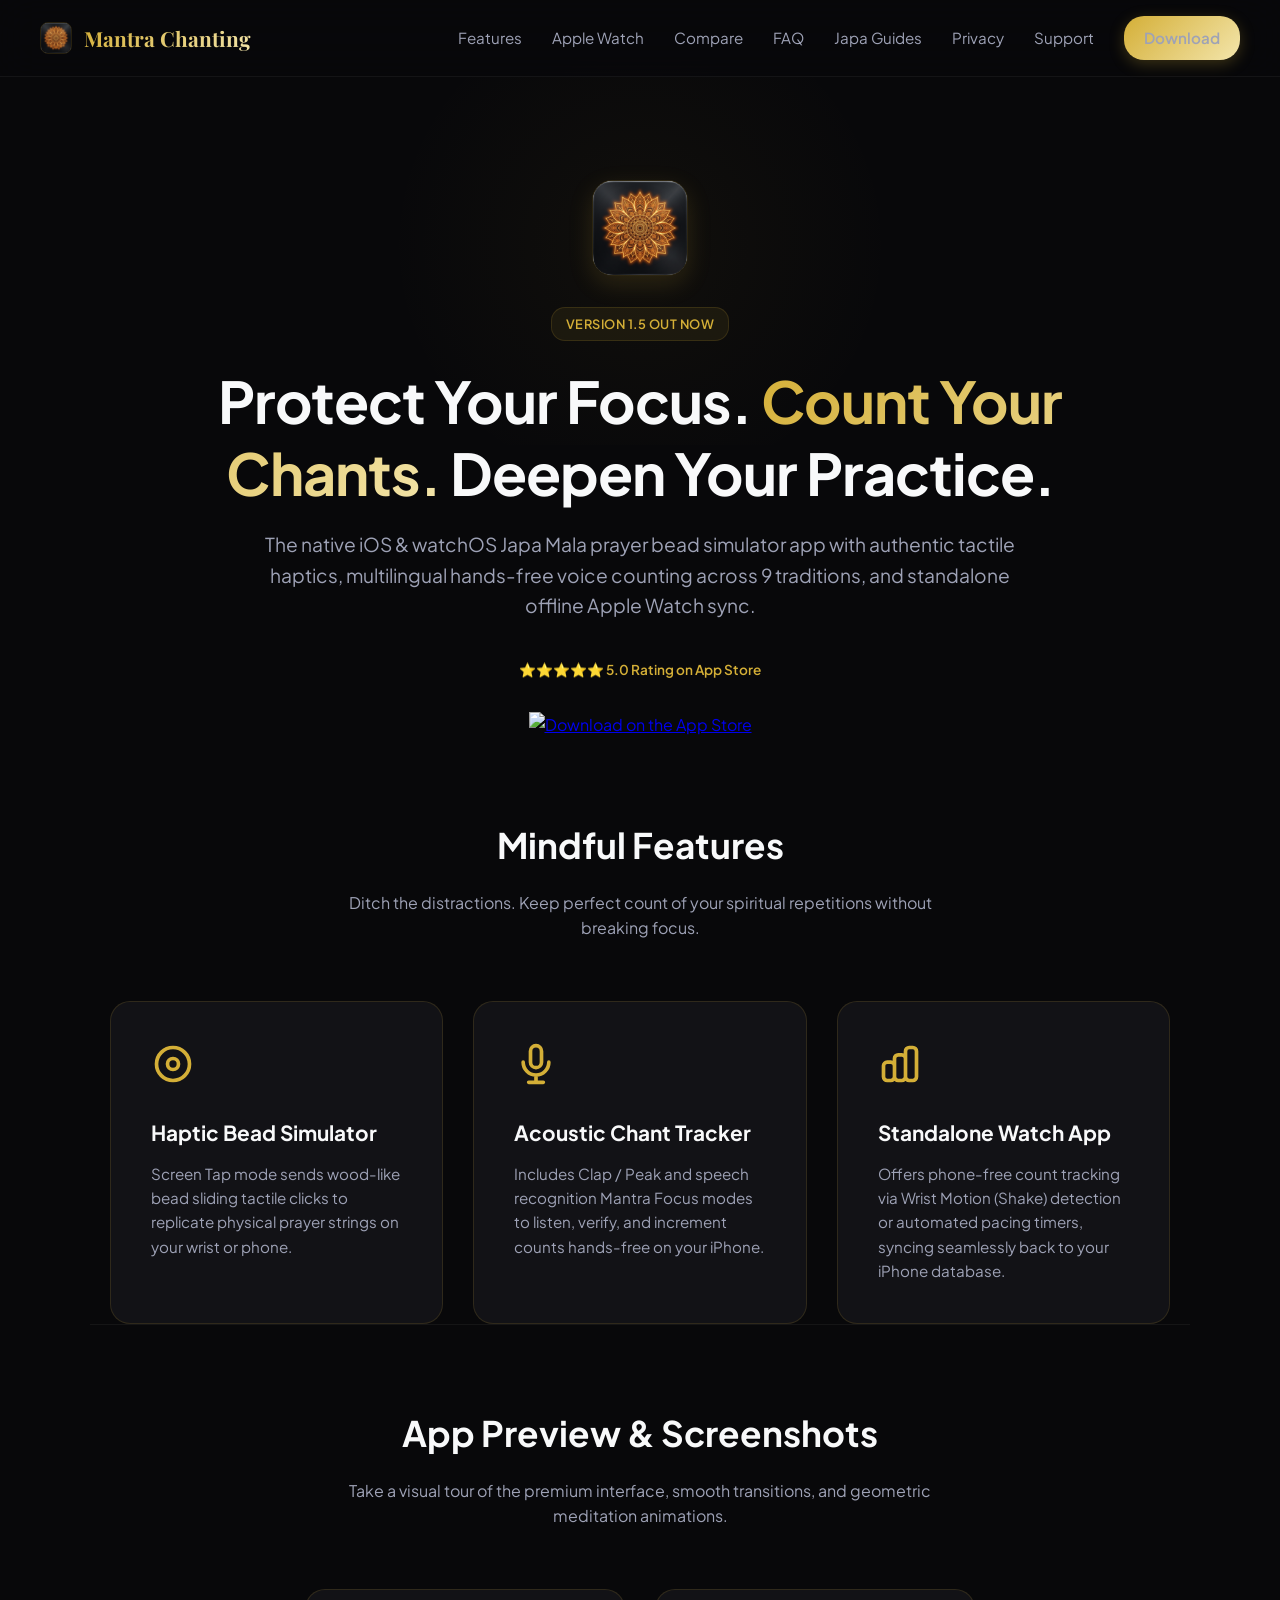
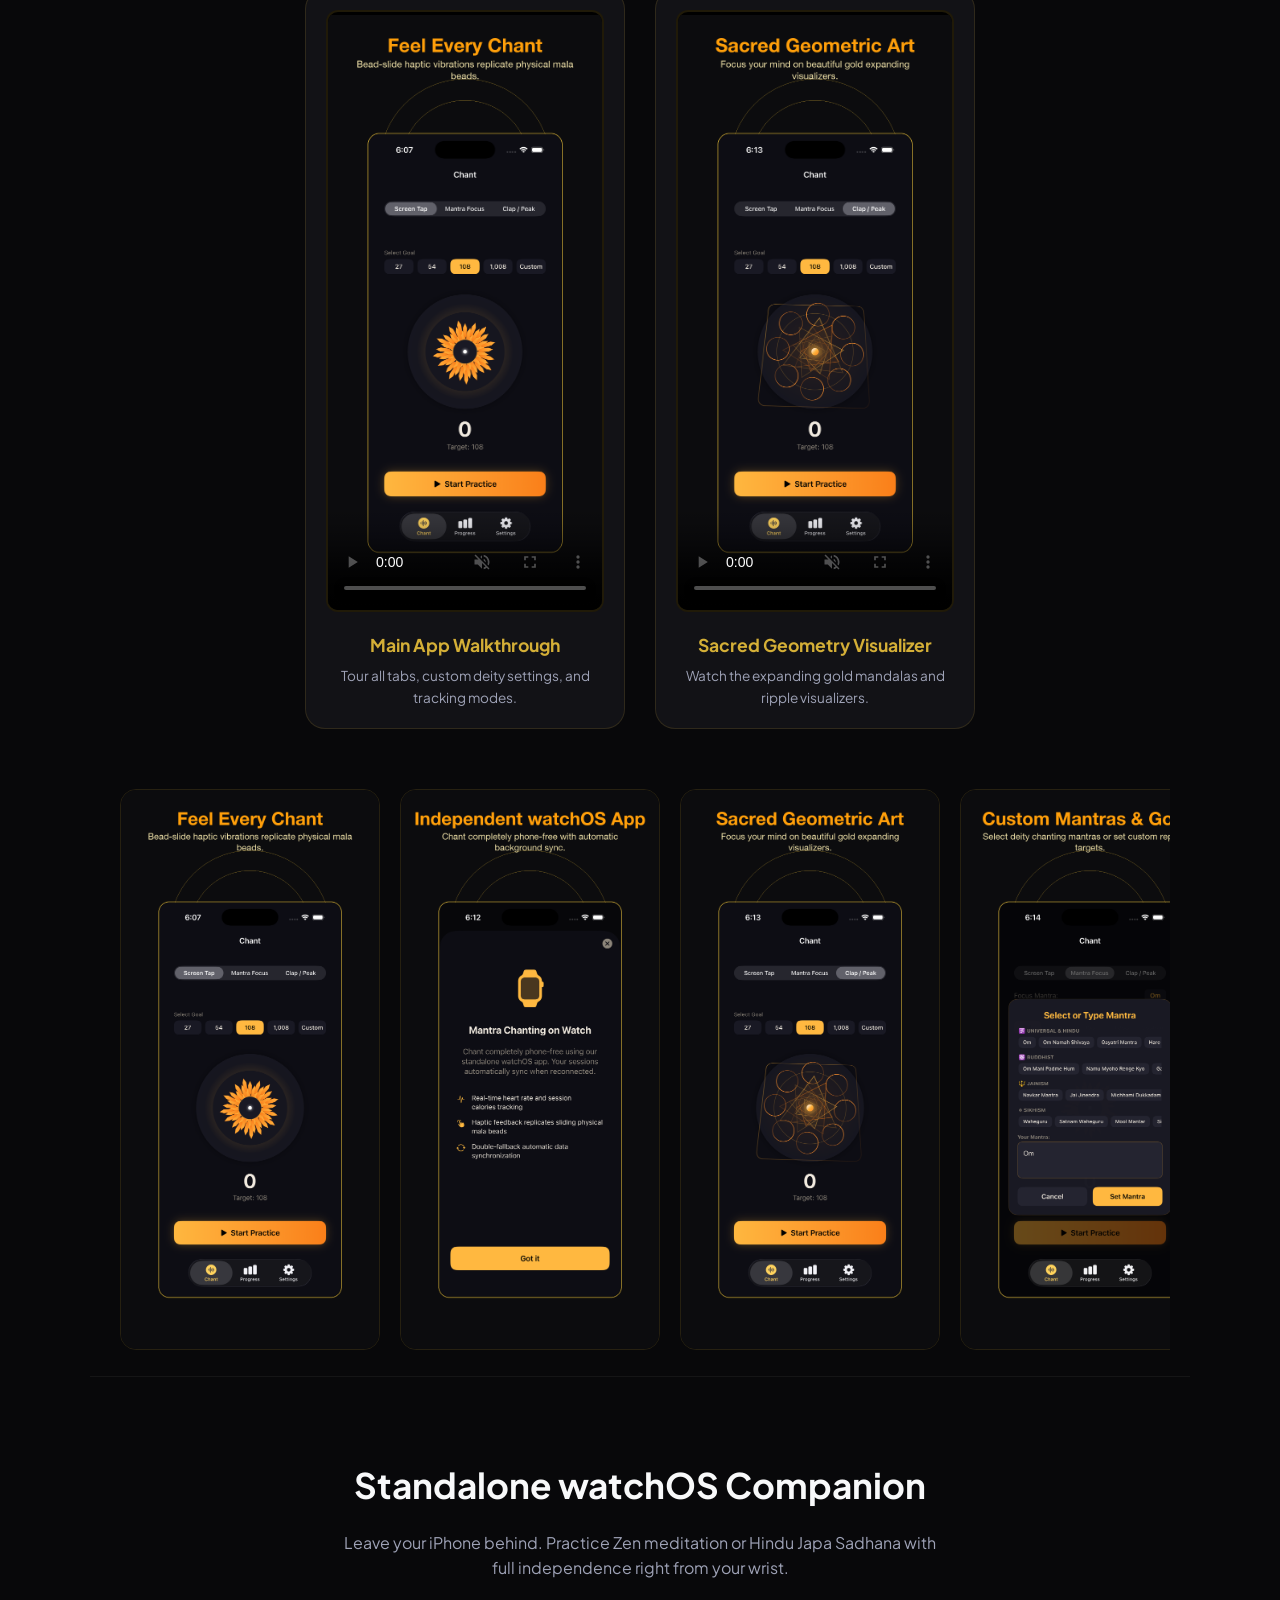
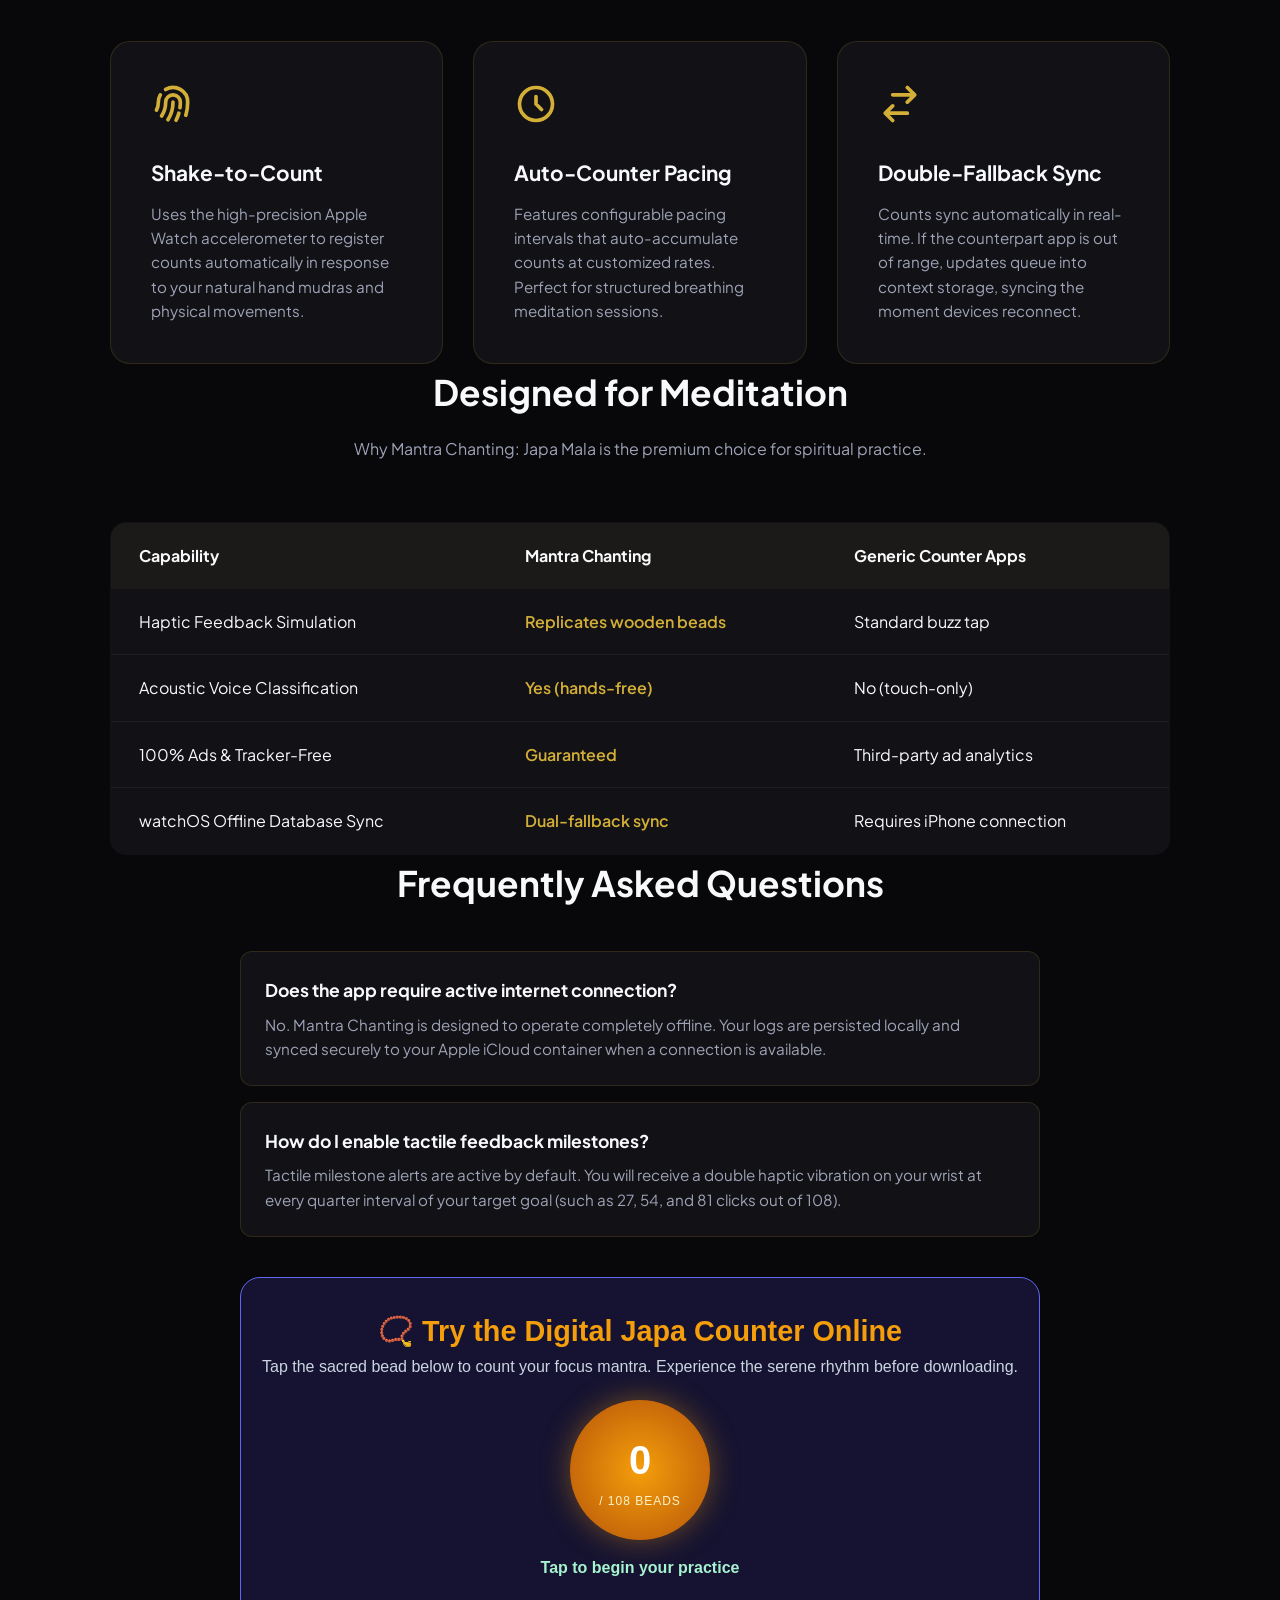
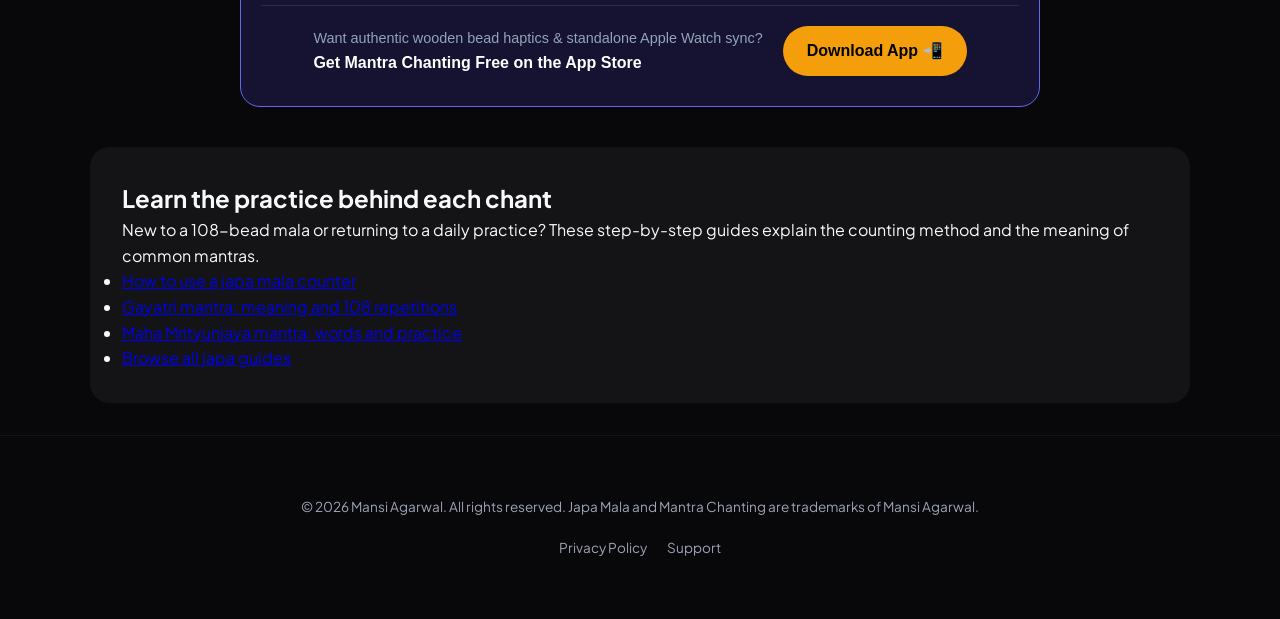
==== index.html @ 32e0e80b "Connect japa guides to the Mantra homepage" ====
<!DOCTYPE html>
<html lang="en">
<head>
    <meta name="author" content="themansigoel@gmail.com">
    <meta charset="UTF-8">
    <meta name="viewport" content="width=device-width, initial-scale=1.0">
    <meta name="apple-itunes-app" content="app-id=6791468380">
    <meta name="p:domain_verify" content="b6d16b6ae4ff59e33f4691bc04bf511b">
    
    <!-- Search Engine Optimization (SEO) -->
    <title>Mantra Chanting: Japa Mala — Chant Counter & Meditation App</title>
    <meta name="description" content="Prevent losing track during meditation. Mantra Chanting: Japa Mala is a native, premium Apple Watch and iPhone digital prayer counter with bead-slide haptic feedback.">
    <link rel="canonical" href="https://themansigoel.github.io/mantra-chanting-web/" />
    
        <!-- Multi-locale Indexing Tags (GEO/SEO) -->
    <link rel="alternate" hreflang="x-default" href="https://themansigoel.github.io/mantra-chanting-web/" />
    <link rel="alternate" hreflang="en" href="https://themansigoel.github.io/mantra-chanting-web/" />
    <link rel="alternate" hreflang="hi" href="https://themansigoel.github.io/mantra-chanting-web/hi/" />
    <link rel="alternate" hreflang="es" href="https://themansigoel.github.io/mantra-chanting-web/es/" />
    <link rel="alternate" hreflang="pt" href="https://themansigoel.github.io/mantra-chanting-web/pt/" />
    <link rel="alternate" hreflang="ja" href="https://themansigoel.github.io/mantra-chanting-web/ja/" />
    <!-- Open Graph / Facebook -->
    <meta property="og:type" content="website">
    <meta property="og:url" content="https://themansigoel.github.io/mantra-chanting-web/">
    <meta property="og:title" content="Mantra Chanting: Japa Mala — Chant Counter & Meditation App">
    <meta property="og:description" content="Keep accurate counts of your spiritual practice on watchOS and iOS with bead-slide tactile haptics.">
    <meta property="og:image" content="https://themansigoel.github.io/mantra-chanting-web/assets/app_icon.png">
    
    <!-- Twitter -->
    <meta property="twitter:card" content="summary_large_image">
    <meta property="twitter:url" content="https://themansigoel.github.io/mantra-chanting-web/">
    <meta property="twitter:title" content="Mantra Chanting: Japa Mala — Chant Counter & Meditation App">
    <meta property="twitter:description" content="Keep accurate counts of your spiritual practice on watchOS and iOS with bead-slide tactile haptics.">
    <meta property="twitter:image" content="https://themansigoel.github.io/mantra-chanting-web/assets/app_icon.png">
    
    <!-- Styles -->
    <link rel="stylesheet" href="style.css">
    
    <!-- Fonts -->
    <link rel="preconnect" href="https://fonts.googleapis.com">
    <link rel="preconnect" href="https://fonts.gstatic.com" crossorigin>
    <link href="https://fonts.googleapis.com/css2?family=Playfair+Display:ital,wght@0,600;1,400&family=Plus+Jakarta+Sans:wght@300;400;500;600;700;800&display=swap" rel="stylesheet">

    <!-- JSON-LD Structured Data for SEO / GEO / AEO -->
    <script type="application/ld+json">
    {
      "@context": "https://schema.org",
      "@type": "SoftwareApplication",
      "name": "Mantra Chanting: Japa Mala",
      "operatingSystem": "iOS 16 or later, watchOS 9 or later",
      "applicationCategory": "HealthApplication",
      "softwareVersion": "1.5",
      "dateModified": "2026-09-01",
      "offers": {
        "@type": "Offer",
        "price": "0.00",
        "priceCurrency": "USD"
      },
      "description": "Mantra Chanting is a native iOS & watchOS prayer bead simulator Japa Mala app with tactile bead-slide vibration support, multilingual hands-free speech recognition across 9 traditions, and standalone Apple Watch sync.",
      "aggregateRating": {
        "@type": "AggregateRating",
        "ratingValue": "4.9",
        "ratingCount": "14"
      },
      "featureList": [
        "Authentic Japa Mala Haptics: Replicates wood, crystal, metal, and soft bead sliding with custom haptic feedback",
        "Multilingual Hands-Free Speech Engine: Phonetic recognition for Sanskrit, Hindi, Gurmukhi, Arabic, Hebrew & English",
        "Sacred Glowing Mantra Focus Card: Radiant golden text and ambient sparkles for centered meditation",
        "Standalone Apple Watch App: Count phone-free with accelerometer shake triggers",
        "Liquid Zen Geometries: Breathe and focus with Mandala & Sunflower visuals",
        "100% Privacy Focused: Zero third-party tracking, ads, or data collection"
      ],
      "downloadUrl": "https://apps.apple.com/app/mantra-chanting-japa-mala/id6791468380",
      "author": {
        "@type": "Organization",
        "name": "Sunshine Studios",
        "email": "themansigoel@gmail.com",
        "url": "https://themansigoel.github.io/"
      }
    }
    </script>
    <script type="application/ld+json">
    {
      "@context": "https://schema.org",
      "@type": "FAQPage",
      "mainEntity": [{
        "@type": "Question",
        "name": "Does Mantra Chanting share or collect my meditation logs?",
        "acceptedAnswer": {
          "@type": "Answer",
          "text": "No. All your chanting logs, streak progress, and settings are strictly stored locally on your device or in your personal iCloud. The app features zero third-party telemetry, zero tracking, and zero ads."
        }
      }, {
        "@type": "Question",
        "name": "How does the hands-free acoustic counting work?",
        "acceptedAnswer": {
          "@type": "Answer",
          "text": "On iPhone, the app uses real-time microphone processing to detect sound peaks (such as claps) or analyze speech patterns to recognize your custom focus mantra, automatically incrementing your count without touch."
        }
      }]
    }
    </script>
</head>
<body>

    <!-- Header Navigation -->
    <header class="navbar">
        <div class="nav-container">
            <a href="#" class="logo-link">
                <img src="assets/app_icon.png" alt="Mantra Chanting Logo" style="width: 32px; height: 32px; border-radius: 8px; border: 1px solid var(--border-color);" />
                <span class="nav-brand">Mantra Chanting</span>
            </a>
            <nav class="nav-links">
                <a href="#features">Features</a>
                <a href="#watch">Apple Watch</a>
                <a href="#comparison">Compare</a>
                <a href="#faq">FAQ</a>
                <a href="guides/">Japa Guides</a>
                <a href="privacy.html">Privacy</a>
                <a href="contact.html">Support</a>
                <a href="https://apps.apple.com/app/mantra-chanting-japa-mala/id6791468380" class="btn btn-primary" target="_blank">Download</a>
            </nav>
        </div>
    </header>

    <!-- Main Content -->
    <main>
        
        <!-- Hero Section -->
        <section class="hero-section">
            <div class="hero-bg-glow"></div>
            <div class="container">
                <img src="assets/app_icon.png" alt="Mantra Chanting App Icon" style="width: 96px; height: 96px; border-radius: 20px; border: 1px solid var(--border-color); margin-bottom: 24px; box-shadow: 0 8px 24px rgba(212, 175, 55, 0.15);" />
                <br />
                <span class="badge">Version 1.5 Out Now</span>
                <h1 class="hero-title">Protect Your Focus. <span class="highlight">Count Your Chants.</span> Deepen Your Practice.</h1>
                <p class="hero-subtitle">The native iOS & watchOS Japa Mala prayer bead simulator app with authentic tactile haptics, multilingual hands-free voice counting across 9 traditions, and standalone offline Apple Watch sync.</p>
                <div style="margin-bottom: 30px;">
                    <span class="rating-badge">⭐️⭐️⭐️⭐️⭐️ 5.0 Rating on App Store</span>
                </div>
                <a href="https://apps.apple.com/app/mantra-chanting-japa-mala/id6791468380" class="download-badge" target="_blank">
                    <img src="https://developer.apple.com/app-store/marketing/guidelines/images/badge-download-on-the-app-store.svg" alt="Download on the App Store">
                </a>
            </div>
        </section>

        <!-- Features Section -->
        <section id="features" class="container">
            <h2 class="section-title">Mindful Features</h2>
            <p class="section-subtitle">Ditch the distractions. Keep perfect count of your spiritual repetitions without breaking focus.</p>
            <div class="feature-grid">
                <div class="feature-card">
                    <svg class="feature-icon" fill="none" viewBox="0 0 24 24" stroke="currentColor">
                        <circle cx="12" cy="12" r="9" stroke-width="2"/>
                        <circle cx="12" cy="12" r="3" stroke-width="2"/>
                    </svg>
                    <h3>Haptic Bead Simulator</h3>
                    <p>Screen Tap mode sends wood-like bead sliding tactile clicks to replicate physical prayer strings on your wrist or phone.</p>
                </div>
                <div class="feature-card">
                    <svg class="feature-icon" fill="none" viewBox="0 0 24 24" stroke="currentColor">
                        <path stroke-linecap="round" stroke-linejoin="round" stroke-width="2" d="M19 11a7 7 0 01-7 7m0 0a7 7 0 01-7-7m7 7v4m0 0H8m4 0h4m-4-8a3 3 0 01-3-3V5a3 3 0 116 0v6a3 3 0 01-3 3z"/>
                    </svg>
                    <h3>Acoustic Chant Tracker</h3>
                    <p>Includes Clap / Peak and speech recognition Mantra Focus modes to listen, verify, and increment counts hands-free on your iPhone.</p>
                </div>
                <div class="feature-card">
                    <svg class="feature-icon" fill="none" viewBox="0 0 24 24" stroke="currentColor">
                        <path stroke-linecap="round" stroke-linejoin="round" stroke-width="2" d="M9 19v-6a2 2 0 00-2-2H5a2 2 0 00-2 2v6a2 2 0 002 2h2a2 2 0 002-2zm0 0V9a2 2 0 012-2h2a2 2 0 012 2v10m-6 0a2 2 0 002 2h2a2 2 0 002-2m0 0V5a2 2 0 012-2h2a2 2 0 012 2v14a2 2 0 01-2 2h-2a2 2 0 01-2-2z"/>
                    </svg>
                    <h3>Standalone Watch App</h3>
                    <p>Offers phone-free count tracking via Wrist Motion (Shake) detection or automated pacing timers, syncing seamlessly back to your iPhone database.</p>
                </div>
            </div>
        </section>

        <!-- Media Preview Section -->
        <section id="preview-gallery" class="container" style="border-top: 1px solid rgba(255, 255, 255, 0.05); padding-top: 80px;">
            <h2 class="section-title">App Preview & Screenshots</h2>
            <p class="section-subtitle">Take a visual tour of the premium interface, smooth transitions, and geometric meditation animations.</p>
            
            <!-- Video Players -->
            <div class="video-showcase" style="display: flex; gap: 30px; justify-content: center; margin-bottom: 60px; flex-wrap: wrap;">
                <div class="video-card" style="flex: 1; min-width: 280px; max-width: 320px; text-align: center; background: var(--surface-color); border: 1px solid var(--border-color); padding: 20px; border-radius: 20px;">
                    <video width="100%" height="auto" controls playsinline preload="auto" muted style="border-radius: 12px; border: 2px solid var(--border-color); aspect-ratio: 886 / 1920; background: #000;" poster="assets/screenshots/01_feel_every_chant.png">
                        <source src="assets/app_preview_draft.mp4" type="video/mp4">
                        Your browser does not support the video tag.
                    </video>
                    <h4 style="margin-top: 12px; font-size: 1.1rem; color: var(--zen-gold-solid);">Main App Walkthrough</h4>
                    <p style="font-size: 0.85rem; color: var(--text-secondary); margin-top: 6px;">Tour all tabs, custom deity settings, and tracking modes.</p>
                </div>
                <div class="video-card" style="flex: 1; min-width: 280px; max-width: 320px; text-align: center; background: var(--surface-color); border: 1px solid var(--border-color); padding: 20px; border-radius: 20px;">
                    <video width="100%" height="auto" controls playsinline preload="auto" muted style="border-radius: 12px; border: 2px solid var(--border-color); aspect-ratio: 886 / 1920; background: #000;" poster="assets/screenshots/03_sacred_geometry_art.png">
                        <source src="assets/app_preview_animation.mp4" type="video/mp4">
                        Your browser does not support the video tag.
                    </video>
                    <h4 style="margin-top: 12px; font-size: 1.1rem; color: var(--zen-gold-solid);">Sacred Geometry Visualizer</h4>
                    <p style="font-size: 0.85rem; color: var(--text-secondary); margin-top: 6px;">Watch the expanding gold mandalas and ripple visualizers.</p>
                </div>
            </div>

            <!-- Screenshots Scroll -->
            <div class="screenshot-gallery-wrapper" style="overflow-x: auto; padding-bottom: 20px; margin-top: 40px; scrollbar-width: thin; scrollbar-color: var(--border-color) transparent;">
                <div class="screenshot-track" style="display: flex; gap: 20px; width: max-content; padding: 0 10px;">
                    <div class="screenshot-item" style="width: 260px;">
                        <img src="assets/screenshots/01_feel_every_chant.png" alt="Feel Every Chant Screen" style="width: 100%; border-radius: 16px; border: 1px solid var(--border-color);" />
                    </div>
                    <div class="screenshot-item" style="width: 260px;">
                        <img src="assets/screenshots/02_watch_companion.png" alt="Apple Watch App Screen" style="width: 100%; border-radius: 16px; border: 1px solid var(--border-color);" />
                    </div>
                    <div class="screenshot-item" style="width: 260px;">
                        <img src="assets/screenshots/03_sacred_geometry_art.png" alt="Sacred Geometry Art Screen" style="width: 100%; border-radius: 16px; border: 1px solid var(--border-color);" />
                    </div>
                    <div class="screenshot-item" style="width: 260px;">
                        <img src="assets/screenshots/04_custom_mantras.png" alt="Custom Mantras Screen" style="width: 100%; border-radius: 16px; border: 1px solid var(--border-color);" />
                    </div>
                    <div class="screenshot-item" style="width: 260px;">
                        <img src="assets/screenshots/05_daily_progress_logs.png" alt="Daily Progress Logs Screen" style="width: 100%; border-radius: 16px; border: 1px solid var(--border-color);" />
                    </div>
                    <div class="screenshot-item" style="width: 260px;">
                        <img src="assets/screenshots/06_sound_vocal_counting.png" alt="Sound & Vocal Counting Screen" style="width: 100%; border-radius: 16px; border: 1px solid var(--border-color);" />
                    </div>
                    <div class="screenshot-item" style="width: 260px;">
                        <img src="assets/screenshots/07_offline_privacy.png" alt="Offline Privacy Screen" style="width: 100%; border-radius: 16px; border: 1px solid var(--border-color);" />
                    </div>
                    <div class="screenshot-item" style="width: 260px;">
                        <img src="assets/screenshots/08_progress_insights.png" alt="Progress Insights Screen" style="width: 100%; border-radius: 16px; border: 1px solid var(--border-color);" />
                    </div>
                </div>
            </div>
        </section>

        <!-- Apple Watch App Section -->
        <section id="watch" class="container" style="border-top: 1px solid rgba(255, 255, 255, 0.05); padding-top: 80px;">
            <h2 class="section-title">Standalone watchOS Companion</h2>
            <p class="section-subtitle">Leave your iPhone behind. Practice Zen meditation or Hindu Japa Sadhana with full independence right from your wrist.</p>
            <div class="feature-grid">
                <div class="feature-card">
                    <svg class="feature-icon" fill="none" viewBox="0 0 24 24" stroke="currentColor">
                        <path stroke-linecap="round" stroke-linejoin="round" stroke-width="2" d="M12 11c0 3.517-1.009 6.799-2.753 9.571m-3.44-2.04l.054-.09A13.916 13.916 0 008 11a4 4 0 118 0c0 1.017-.07 2.019-.203 3m-2.118 6.844A21.88 21.88 0 0015.171 17m3.839 1.132c.645-2.266.99-4.659.99-7.132A8 8 0 008 4.07M3 15.364c.64-1.319 1-2.8 1-4.364 0-1.457.39-2.823 1.07-4"/>
                    </svg>
                    <h3>Shake-to-Count</h3>
                    <p>Uses the high-precision Apple Watch accelerometer to register counts automatically in response to your natural hand mudras and physical movements.</p>
                </div>
                <div class="feature-card">
                    <svg class="feature-icon" fill="none" viewBox="0 0 24 24" stroke="currentColor">
                        <path stroke-linecap="round" stroke-linejoin="round" stroke-width="2" d="M12 8v4l3 3m6-3a9 9 0 11-18 0 9 9 0 0118 0z"/>
                    </svg>
                    <h3>Auto-Counter Pacing</h3>
                    <p>Features configurable pacing intervals that auto-accumulate counts at customized rates. Perfect for structured breathing meditation sessions.</p>
                </div>
                <div class="feature-card">
                    <svg class="feature-icon" fill="none" viewBox="0 0 24 24" stroke="currentColor">
                        <path stroke-linecap="round" stroke-linejoin="round" stroke-width="2" d="M8 7h12m0 0l-4-4m4 4l-4 4m0 6H4m0 0l4 4m-4-4l4-4"/>
                    </svg>
                    <h3>Double-Fallback Sync</h3>
                    <p>Counts sync automatically in real-time. If the counterpart app is out of range, updates queue into context storage, syncing the moment devices reconnect.</p>
                </div>
            </div>
        </section>
        <section id="comparison" class="container">
            <h2 class="section-title">Designed for Meditation</h2>
            <p class="section-subtitle">Why Mantra Chanting: Japa Mala is the premium choice for spiritual practice.</p>
            <table class="comparison-table">
                <thead>
                    <tr>
                        <th>Capability</th>
                        <th>Mantra Chanting</th>
                        <th>Generic Counter Apps</th>
                    </tr>
                </thead>
                <tbody>
                    <tr>
                        <td>Haptic Feedback Simulation</td>
                        <td class="premium-option">Replicates wooden beads</td>
                        <td>Standard buzz tap</td>
                    </tr>
                    <tr>
                        <td>Acoustic Voice Classification</td>
                        <td class="premium-option">Yes (hands-free)</td>
                        <td>No (touch-only)</td>
                    </tr>
                    <tr>
                        <td>100% Ads & Tracker-Free</td>
                        <td class="premium-option">Guaranteed</td>
                        <td>Third-party ad analytics</td>
                    </tr>
                    <tr>
                        <td>watchOS Offline Database Sync</td>
                        <td class="premium-option">Dual-fallback sync</td>
                        <td>Requires iPhone connection</td>
                    </tr>
                </tbody>
            </table>
        </section>

        <!-- FAQ Section -->
        <section id="faq" class="container">
            <h2 class="section-title">Frequently Asked Questions</h2>
            <div class="faq-list">
                <div class="faq-item">
                    <h3>Does the app require active internet connection?</h3>
                    <p>No. Mantra Chanting is designed to operate completely offline. Your logs are persisted locally and synced securely to your Apple iCloud container when a connection is available.</p>
                </div>
                <div class="faq-item">
                    <h3>How do I enable tactile feedback milestones?</h3>
                    <p>Tactile milestone alerts are active by default. You will receive a double haptic vibration on your wrist at every quarter interval of your target goal (such as 27, 54, and 81 clicks out of 108).</p>
                </div>
            </div>
        </section>
    
    <!-- Interactive Web Japa Mala Micro-Demo -->
    <section id="interactive-demo" style="max-width: 800px; margin: 40px auto; padding: 30px 20px; background: rgba(30, 27, 75, 0.6); border: 1px solid #6366f1; border-radius: 20px; text-align: center; font-family: -apple-system, BlinkMacSystemFont, sans-serif;">
        <h2 style="color: #f59e0b; margin-top: 0; font-size: 1.8rem;">📿 Try the Digital Japa Counter Online</h2>
        <p style="color: #cbd5e1; margin-bottom: 20px;">Tap the sacred bead below to count your focus mantra. Experience the serene rhythm before downloading.</p>
        
        <div id="mala-bead" onclick="countBead()" style="width: 140px; height: 140px; margin: 0 auto; background: radial-gradient(circle, #f59e0b, #b45309); border-radius: 50%; box-shadow: 0 0 30px rgba(245, 158, 11, 0.4); display: flex; flex-direction: column; align-items: center; justify-content: center; cursor: pointer; user-select: none; transition: transform 0.1s;">
            <span id="bead-count" style="font-size: 2.5rem; font-weight: 800; color: #ffffff;">0</span>
            <span style="font-size: 0.75rem; color: #fef3c7; letter-spacing: 1px;">/ 108 BEADS</span>
        </div>
        
        <div id="mala-milestone" style="margin-top: 15px; font-weight: 600; color: #a7f3d0; min-height: 24px;">Tap to begin your practice</div>

        <div style="margin-top: 25px; padding-top: 20px; border-top: 1px solid rgba(255,255,255,0.1); display: flex; justify-content: center; align-items: center; gap: 20px; flex-wrap: wrap;">
            <div style="text-align: left;">
                <div style="font-size: 0.9rem; color: #94a3b8;">Want authentic wooden bead haptics & standalone Apple Watch sync?</div>
                <div style="font-weight: 700; color: #fff;">Get Mantra Chanting Free on the App Store</div>
            </div>
            <a href="https://apps.apple.com/app/mantra-chanting-japa-mala/id6791468380" style="background: #f59e0b; color: #000; padding: 12px 24px; border-radius: 25px; font-weight: 700; text-decoration: none;">Download App 📲</a>
        </div>
    </section>

    <script>
    let currentBeadCount = 0;
    function countBead() {
        currentBeadCount++;
        document.getElementById('bead-count').innerText = currentBeadCount;
        const bead = document.getElementById('mala-bead');
        bead.style.transform = 'scale(0.92)';
        setTimeout(() => { bead.style.transform = 'scale(1)'; }, 100);
        
        const milestone = document.getElementById('mala-milestone');
        if (currentBeadCount === 27) milestone.innerText = "✨ 1/4 Mala Completed (27 Beads)!";
        else if (currentBeadCount === 54) milestone.innerText = "🌟 Half Mala Completed (54 Beads)!";
        else if (currentBeadCount === 81) milestone.innerText = "💫 3/4 Mala Completed (81 Beads)!";
        else if (currentBeadCount >= 108) {
            milestone.innerText = "🎉 Full 108 Japa Mala Completed! Om Shanti.";
            currentBeadCount = 0;
        } else {
            milestone.innerText = "Keep chanting... (" + (108 - currentBeadCount) + " beads remaining)";
        }
    }
    </script>

</main>

        <section class="container" aria-labelledby="japa-guides-title" style="max-width: 1100px; margin: 2rem auto; padding: 2rem; border-radius: 20px; background: rgba(127,127,127,.1);">
    <h2 id="japa-guides-title">Learn the practice behind each chant</h2>
    <p>New to a 108-bead mala or returning to a daily practice? These step-by-step guides explain the counting method and the meaning of common mantras.</p>
    <ul>
    <li><a href="guides/how-to-use-japa-mala-counter.html">How to use a japa mala counter</a></li>
    <li><a href="guides/gayatri-mantra-108-times.html">Gayatri mantra: meaning and 108 repetitions</a></li>
    <li><a href="guides/maha-mrityunjaya-mantra-benefits.html">Maha Mrityunjaya mantra: words and practice</a></li>
    <li><a href="guides/">Browse all japa guides</a></li>
    </ul>
    </section>
<!-- Footer -->
    <footer>
        <div class="container">
            <p>&copy; 2026 Mansi Agarwal. All rights reserved. Japa Mala and Mantra Chanting are trademarks of Mansi Agarwal.</p>
            <div class="footer-links">
                <a href="privacy.html">Privacy Policy</a>
                <a href="contact.html">Support</a>
            </div>
        </div>
    </footer>

</body>
</html>
---- style.css ----
:root {
    --bg-color: #08080a;
    --surface-color: #121216;
    --surface-color-secondary: #1a1a22;
    --border-color: rgba(212, 175, 55, 0.15);
    --border-color-hover: rgba(212, 175, 55, 0.35);
    --text-primary: #f8f9fa;
    --text-secondary: #9ea2b6;
    --zen-gold: linear-gradient(135deg, #d4af37 0%, #f3e5ab 100%);
    --zen-gold-solid: #d4af37;
    --btn-glow: rgba(212, 175, 55, 0.25);
    --transition-smooth: all 0.35s cubic-bezier(0.25, 0.8, 0.25, 1);
}

* {
    box-sizing: border-box;
    margin: 0;
    padding: 0;
}

html {
    scroll-behavior: smooth;
}

body {
    font-family: 'Plus Jakarta Sans', 'Outfit', sans-serif;
    background-color: var(--bg-color);
    color: var(--text-primary);
    line-height: 1.6;
    overflow-x: hidden;
}

/* --- Header / Navbar --- */
.navbar {
    padding: 16px 40px;
    background: rgba(8, 8, 10, 0.8);
    backdrop-filter: blur(20px);
    border-bottom: 1px solid rgba(255, 255, 255, 0.05);
    position: fixed;
    top: 0;
    width: 100%;
    z-index: 1000;
    transition: var(--transition-smooth);
}

.nav-container {
    max-width: 1200px;
    margin: 0 auto;
    display: flex;
    justify-content: space-between;
    align-items: center;
}

.logo-link {
    display: flex;
    align-items: center;
    text-decoration: none;
    gap: 12px;
}

.nav-brand {
    font-family: 'Playfair Display', serif;
    font-size: 1.3rem;
    font-weight: 700;
    background: var(--zen-gold);
    -webkit-background-clip: text;
    -webkit-text-fill-color: transparent;
}

.nav-links {
    display: flex;
    align-items: center;
    gap: 30px;
}

.nav-links a {
    color: var(--text-secondary);
    text-decoration: none;
    font-size: 0.95rem;
    transition: var(--transition-smooth);
}

.nav-links a:hover {
    color: var(--zen-gold-solid);
}

/* --- CTA Buttons --- */
.btn {
    display: inline-flex;
    align-items: center;
    justify-content: center;
    padding: 10px 20px;
    border-radius: 20px;
    font-weight: 600;
    text-decoration: none;
    font-size: 0.9rem;
    transition: var(--transition-smooth);
}

.btn-primary {
    background: var(--zen-gold);
    color: #000;
    box-shadow: 0 4px 15px var(--btn-glow);
}

.btn-primary:hover {
    transform: translateY(-1px);
    box-shadow: 0 6px 20px rgba(212, 175, 55, 0.35);
}

.btn-secondary {
    background: rgba(212, 175, 55, 0.08);
    color: var(--zen-gold-solid);
    border: 1px solid var(--border-color);
}

.btn-secondary:hover {
    background: rgba(212, 175, 55, 0.15);
    border-color: var(--border-color-hover);
}

/* --- Sections Common --- */
.container {
    max-width: 1100px;
    margin: 0 auto;
    padding: 0 20px;
}

section {
    padding: 100px 0;
}

/* --- Hero --- */
.hero-section {
    position: relative;
    padding-top: 180px;
    padding-bottom: 80px;
    text-align: center;
}

.hero-bg-glow {
    position: absolute;
    top: 30%;
    left: 50%;
    width: 600px;
    height: 400px;
    background: radial-gradient(circle, rgba(212, 175, 55, 0.045) 0%, transparent 70%);
    transform: translate(-50%, -50%);
    z-index: -1;
}

.badge {
    background: rgba(212, 175, 55, 0.08);
    border: 1px solid var(--border-color);
    color: var(--zen-gold-solid);
    padding: 6px 14px;
    border-radius: 14px;
    font-size: 0.8rem;
    font-weight: 600;
    letter-spacing: 0.5px;
    text-transform: uppercase;
    display: inline-block;
    margin-bottom: 24px;
}

.hero-title {
    font-size: 3.6rem;
    margin-bottom: 20px;
    line-height: 1.25;
    letter-spacing: -1px;
}

.highlight {
    background: var(--zen-gold);
    -webkit-background-clip: text;
    -webkit-text-fill-color: transparent;
}

.hero-subtitle {
    font-size: 1.2rem;
    color: var(--text-secondary);
    max-width: 760px;
    margin: 0 auto 35px auto;
}

.rating-badge {
    font-size: 0.85rem;
    color: var(--zen-gold-solid);
    font-weight: 600;
}

/* --- App Store Download Badge --- */
.download-badge {
    display: inline-block;
    transition: var(--transition-smooth);
}

.download-badge img {
    height: 52px;
}

.download-badge:hover {
    transform: scale(1.02);
}

/* --- Features Layout --- */
.section-title {
    font-size: 2.2rem;
    text-align: center;
    margin-bottom: 16px;
}

.section-subtitle {
    text-align: center;
    color: var(--text-secondary);
    max-width: 600px;
    margin: 0 auto 60px auto;
}

.feature-grid {
    display: grid;
    grid-template-columns: repeat(auto-fit, minmax(300px, 1fr));
    gap: 30px;
}

.feature-card {
    background-color: var(--surface-color);
    border: 1px solid var(--border-color);
    border-radius: 20px;
    padding: 40px;
    transition: var(--transition-smooth);
}

.feature-card:hover {
    transform: translateY(-4px);
    border-color: var(--border-color-hover);
    box-shadow: 0 10px 25px rgba(0,0,0,0.3);
}

.feature-icon {
    width: 44px;
    height: 44px;
    margin-bottom: 24px;
    color: var(--zen-gold-solid);
}

.feature-card h3 {
    font-size: 1.3rem;
    margin-bottom: 12px;
}

.feature-card p {
    color: var(--text-secondary);
    font-size: 0.95rem;
}

/* --- Comparison Matrix --- */
.comparison-table {
    width: 100%;
    border-collapse: collapse;
    background: var(--surface-color);
    border: 1px solid var(--border-color);
    border-radius: 16px;
    overflow: hidden;
    margin-top: 40px;
}

.comparison-table th, .comparison-table td {
    padding: 20px 28px;
    text-align: left;
}

.comparison-table th {
    background: rgba(212, 175, 55, 0.05);
    font-weight: 700;
}

.comparison-table tr {
    border-bottom: 1px solid rgba(255, 255, 255, 0.05);
}

.comparison-table tr:last-child {
    border-bottom: none;
}

.comparison-table td.premium-option {
    color: var(--zen-gold-solid);
    font-weight: 600;
}

/* --- FAQ Section --- */
.faq-list {
    max-width: 800px;
    margin: 40px auto 0 auto;
}

.faq-item {
    background: var(--surface-color);
    border: 1px solid var(--border-color);
    border-radius: 12px;
    margin-bottom: 16px;
    padding: 24px;
}

.faq-item h3 {
    font-size: 1.1rem;
    margin-bottom: 8px;
    color: var(--text-primary);
}

.faq-item p {
    color: var(--text-secondary);
    font-size: 0.95rem;
}

/* --- Footer --- */
footer {
    padding: 60px 40px;
    text-align: center;
    border-top: 1px solid rgba(255, 255, 255, 0.05);
    color: var(--text-secondary);
    font-size: 0.85rem;
}

.footer-links {
    margin-top: 20px;
    display: flex;
    justify-content: center;
    gap: 20px;
}

.footer-links a {
    color: var(--text-secondary);
    text-decoration: none;
    transition: var(--transition-smooth);
}

.footer-links a:hover {
    color: var(--zen-gold-solid);
}
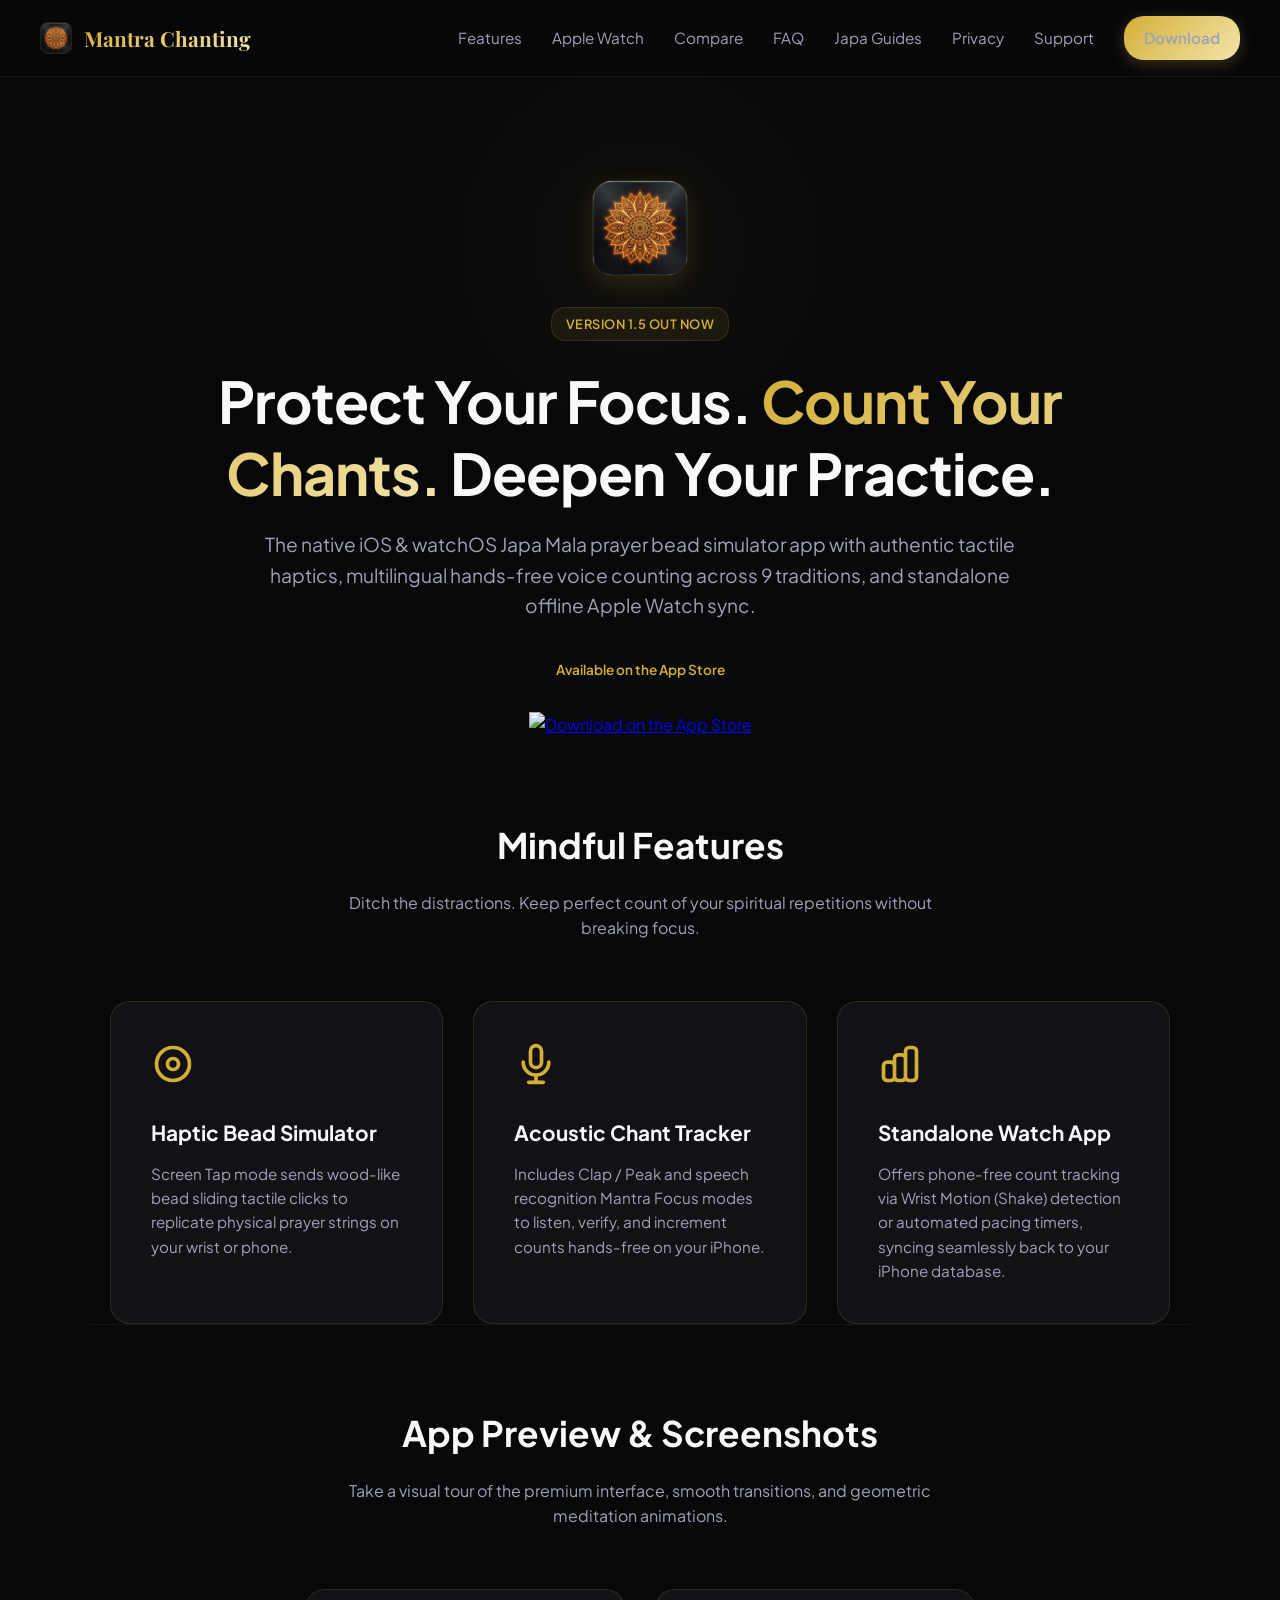
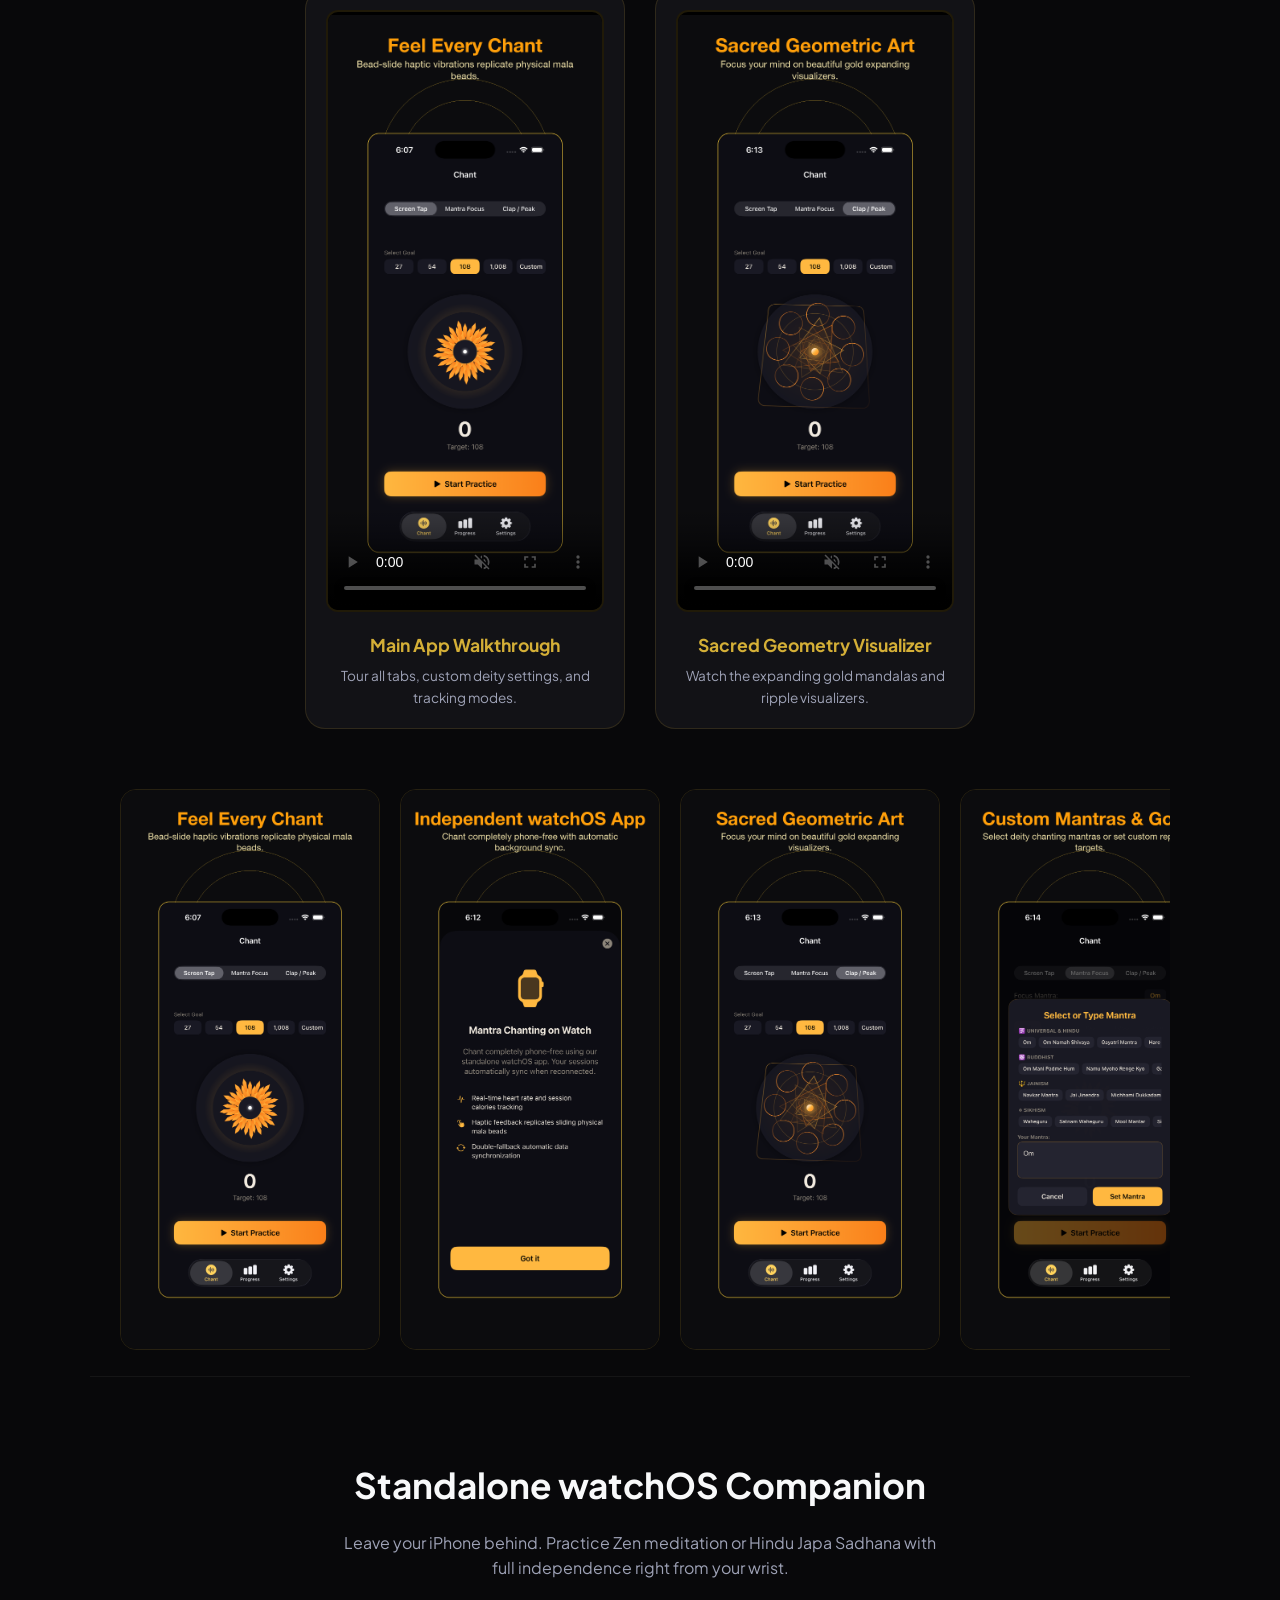
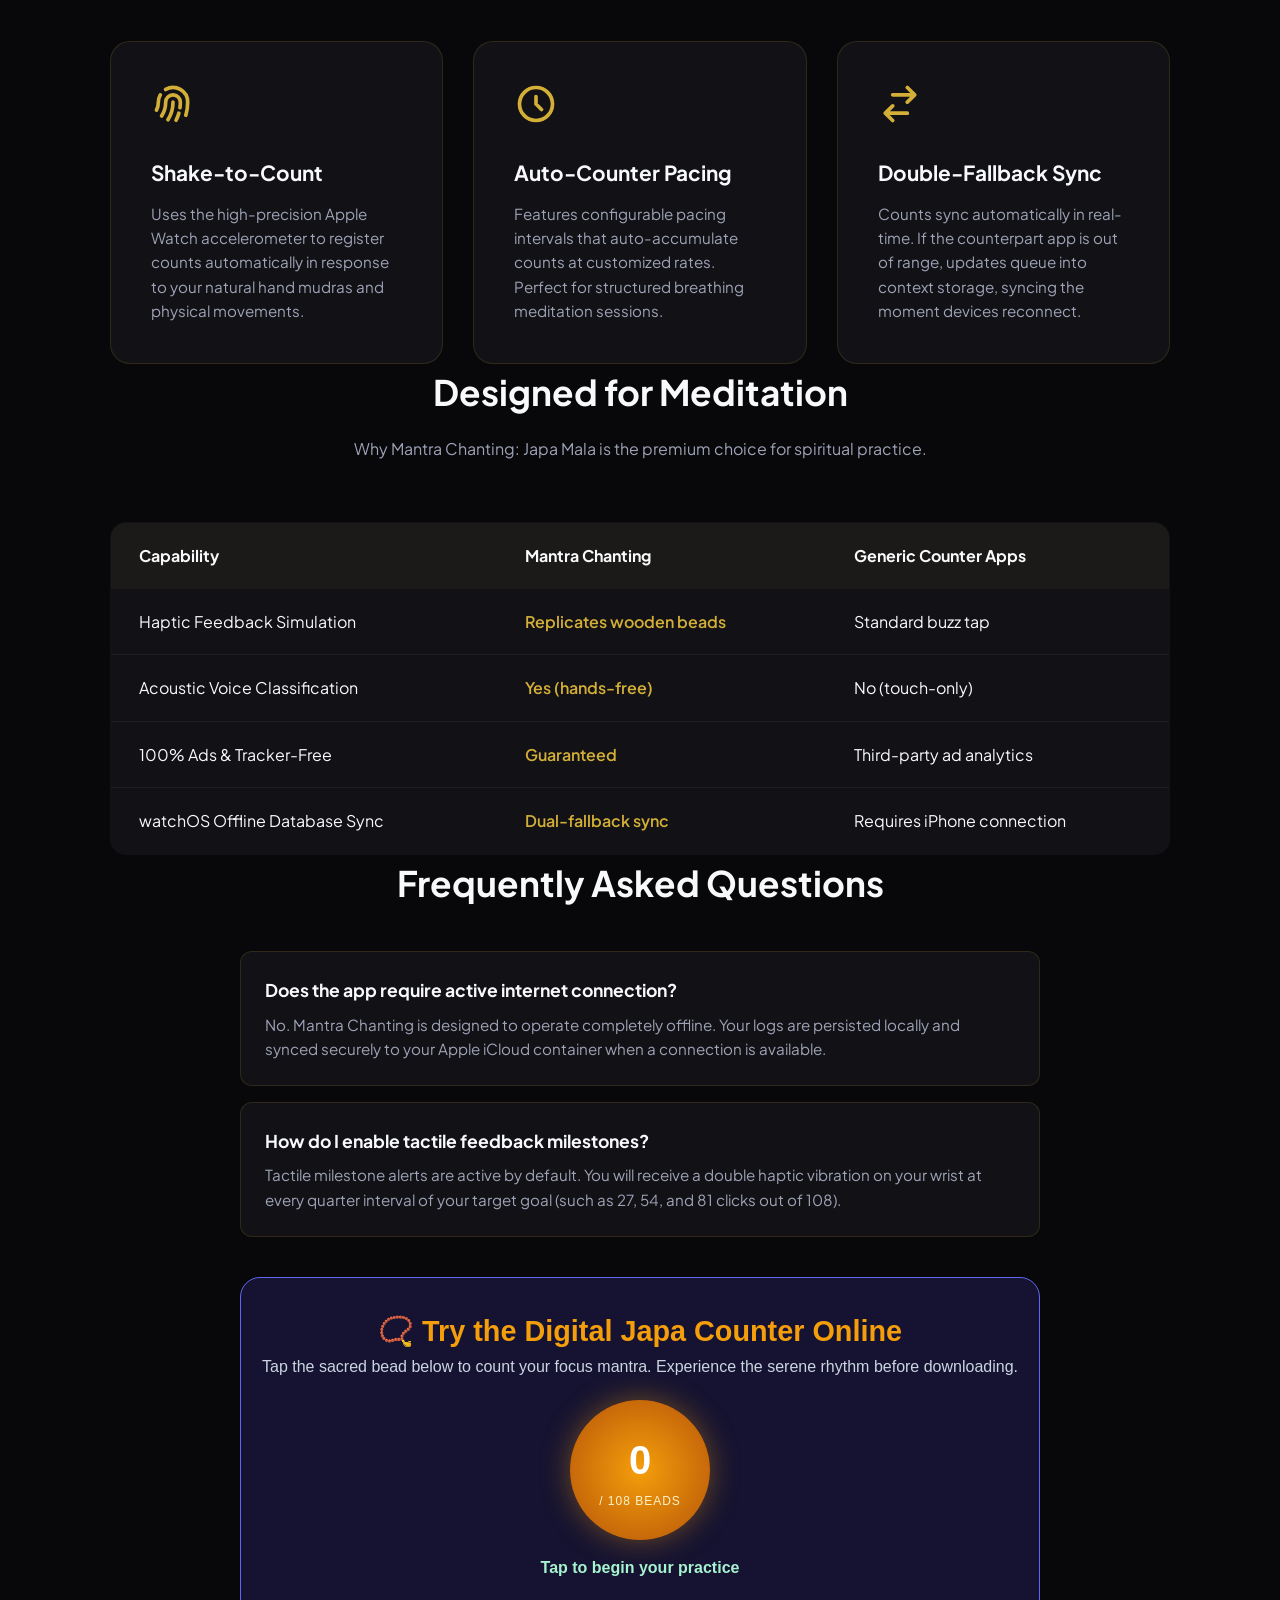
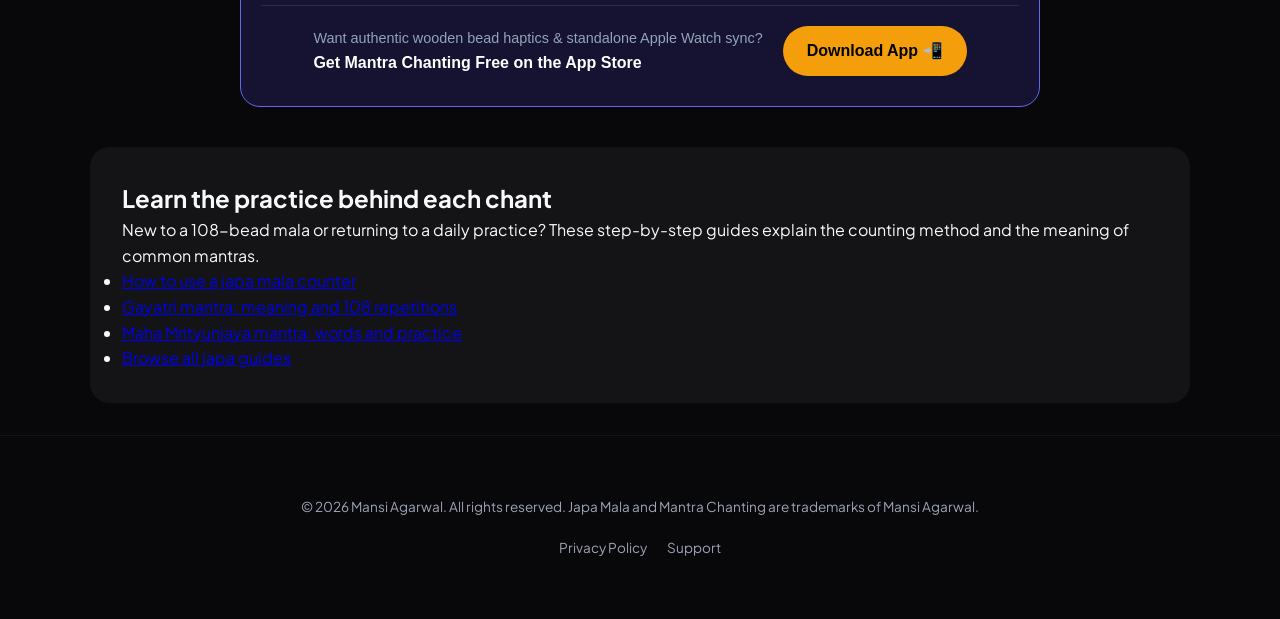
==== commit caa8b875: "Align website claims with shipped apps and repair conversion paths" ====
--- a/index.html
+++ b/index.html
@@ -57,11 +57,6 @@
         "priceCurrency": "USD"
       },
       "description": "Mantra Chanting is a native iOS & watchOS prayer bead simulator Japa Mala app with tactile bead-slide vibration support, multilingual hands-free speech recognition across 9 traditions, and standalone Apple Watch sync.",
-      "aggregateRating": {
-        "@type": "AggregateRating",
-        "ratingValue": "4.9",
-        "ratingCount": "14"
-      },
       "featureList": [
         "Authentic Japa Mala Haptics: Replicates wood, crystal, metal, and soft bead sliding with custom haptic feedback",
         "Multilingual Hands-Free Speech Engine: Phonetic recognition for Sanskrit, Hindi, Gurmukhi, Arabic, Hebrew & English",
@@ -88,7 +83,7 @@
         "name": "Does Mantra Chanting share or collect my meditation logs?",
         "acceptedAnswer": {
           "@type": "Answer",
-          "text": "No. All your chanting logs, streak progress, and settings are strictly stored locally on your device or in your personal iCloud. The app features zero third-party telemetry, zero tracking, and zero ads."
+          "text": "No. All your chanting logs, streak progress, and settings are strictly stored locally on your device or in your personal iCloud. The app has no ads; see the Privacy Policy for details about optional product analytics."
         }
       }, {
         "@type": "Question",
@@ -136,7 +131,7 @@
                 <h1 class="hero-title">Protect Your Focus. <span class="highlight">Count Your Chants.</span> Deepen Your Practice.</h1>
                 <p class="hero-subtitle">The native iOS & watchOS Japa Mala prayer bead simulator app with authentic tactile haptics, multilingual hands-free voice counting across 9 traditions, and standalone offline Apple Watch sync.</p>
                 <div style="margin-bottom: 30px;">
-                    <span class="rating-badge">⭐️⭐️⭐️⭐️⭐️ 5.0 Rating on App Store</span>
+                    <span class="rating-badge">Available on the App Store</span>
                 </div>
                 <a href="https://apps.apple.com/app/mantra-chanting-japa-mala/id6791468380" class="download-badge" target="_blank">
                     <img src="https://developer.apple.com/app-store/marketing/guidelines/images/badge-download-on-the-app-store.svg" alt="Download on the App Store">
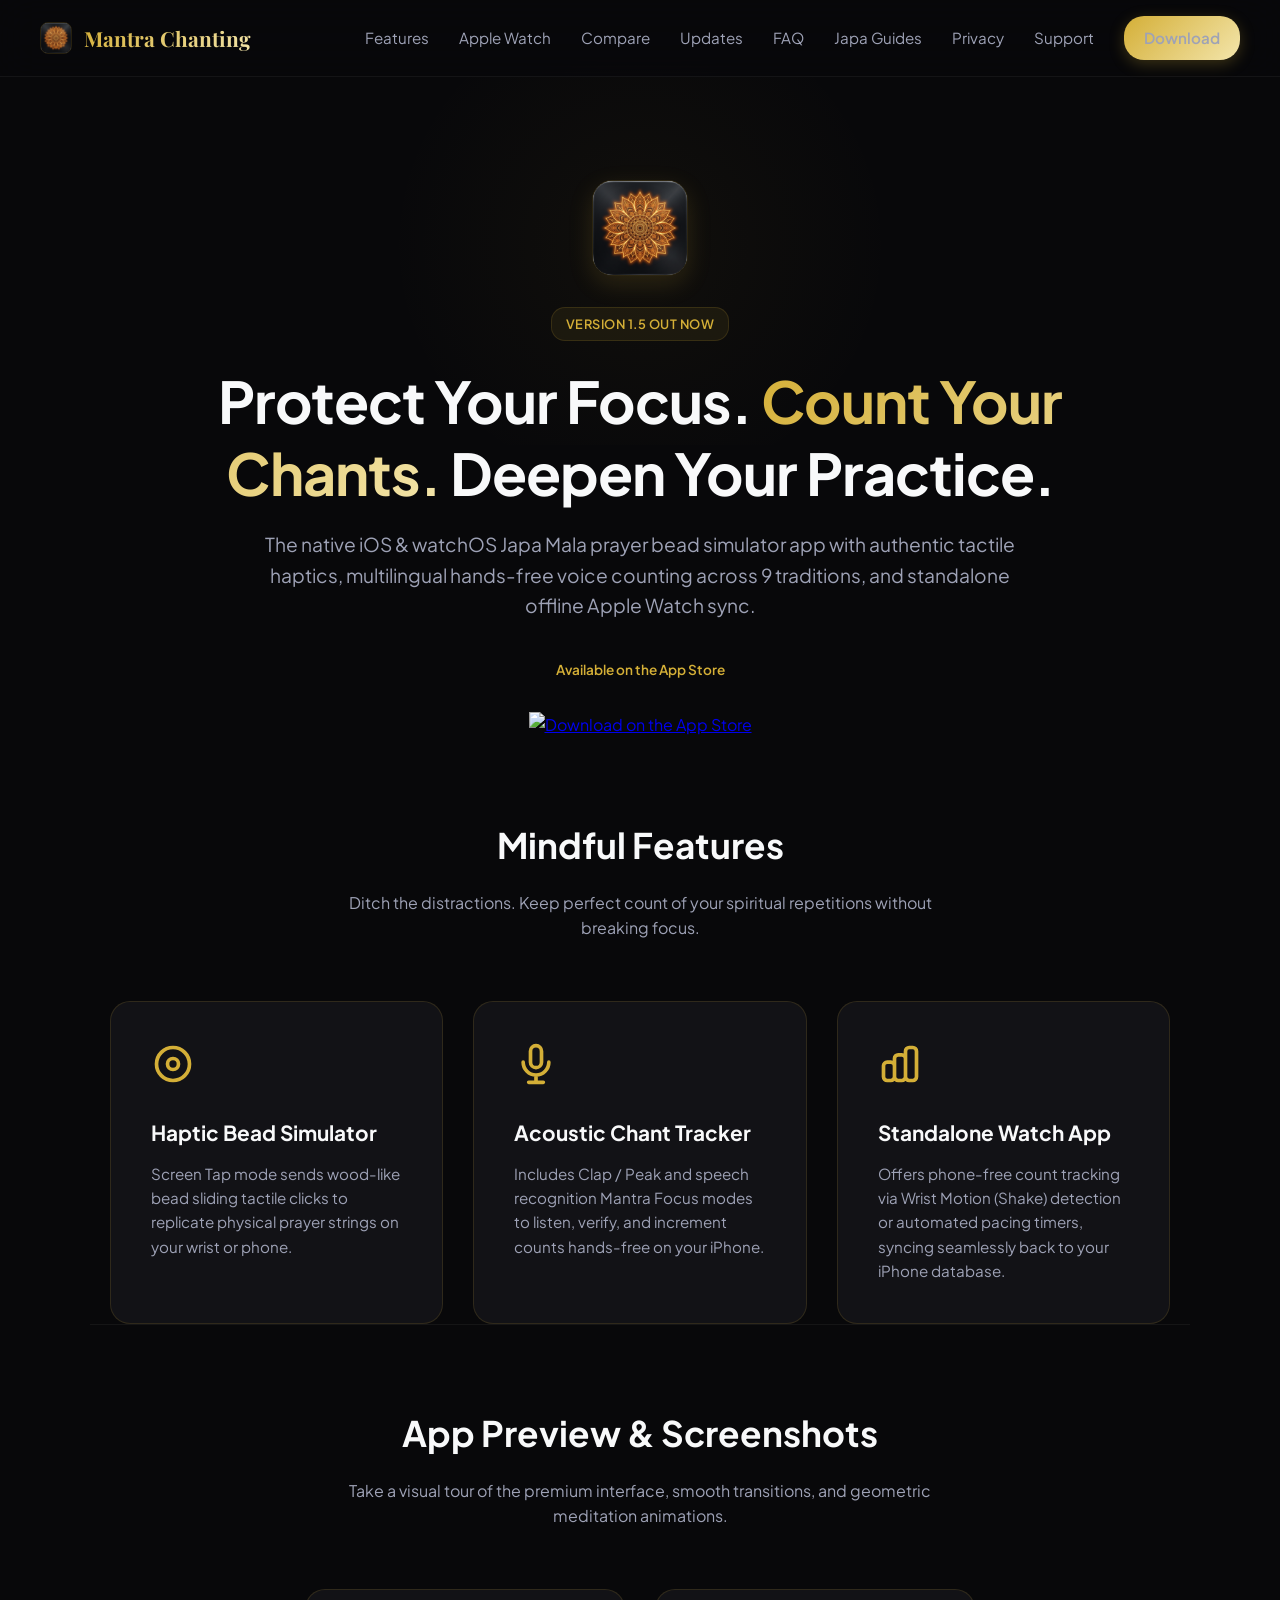
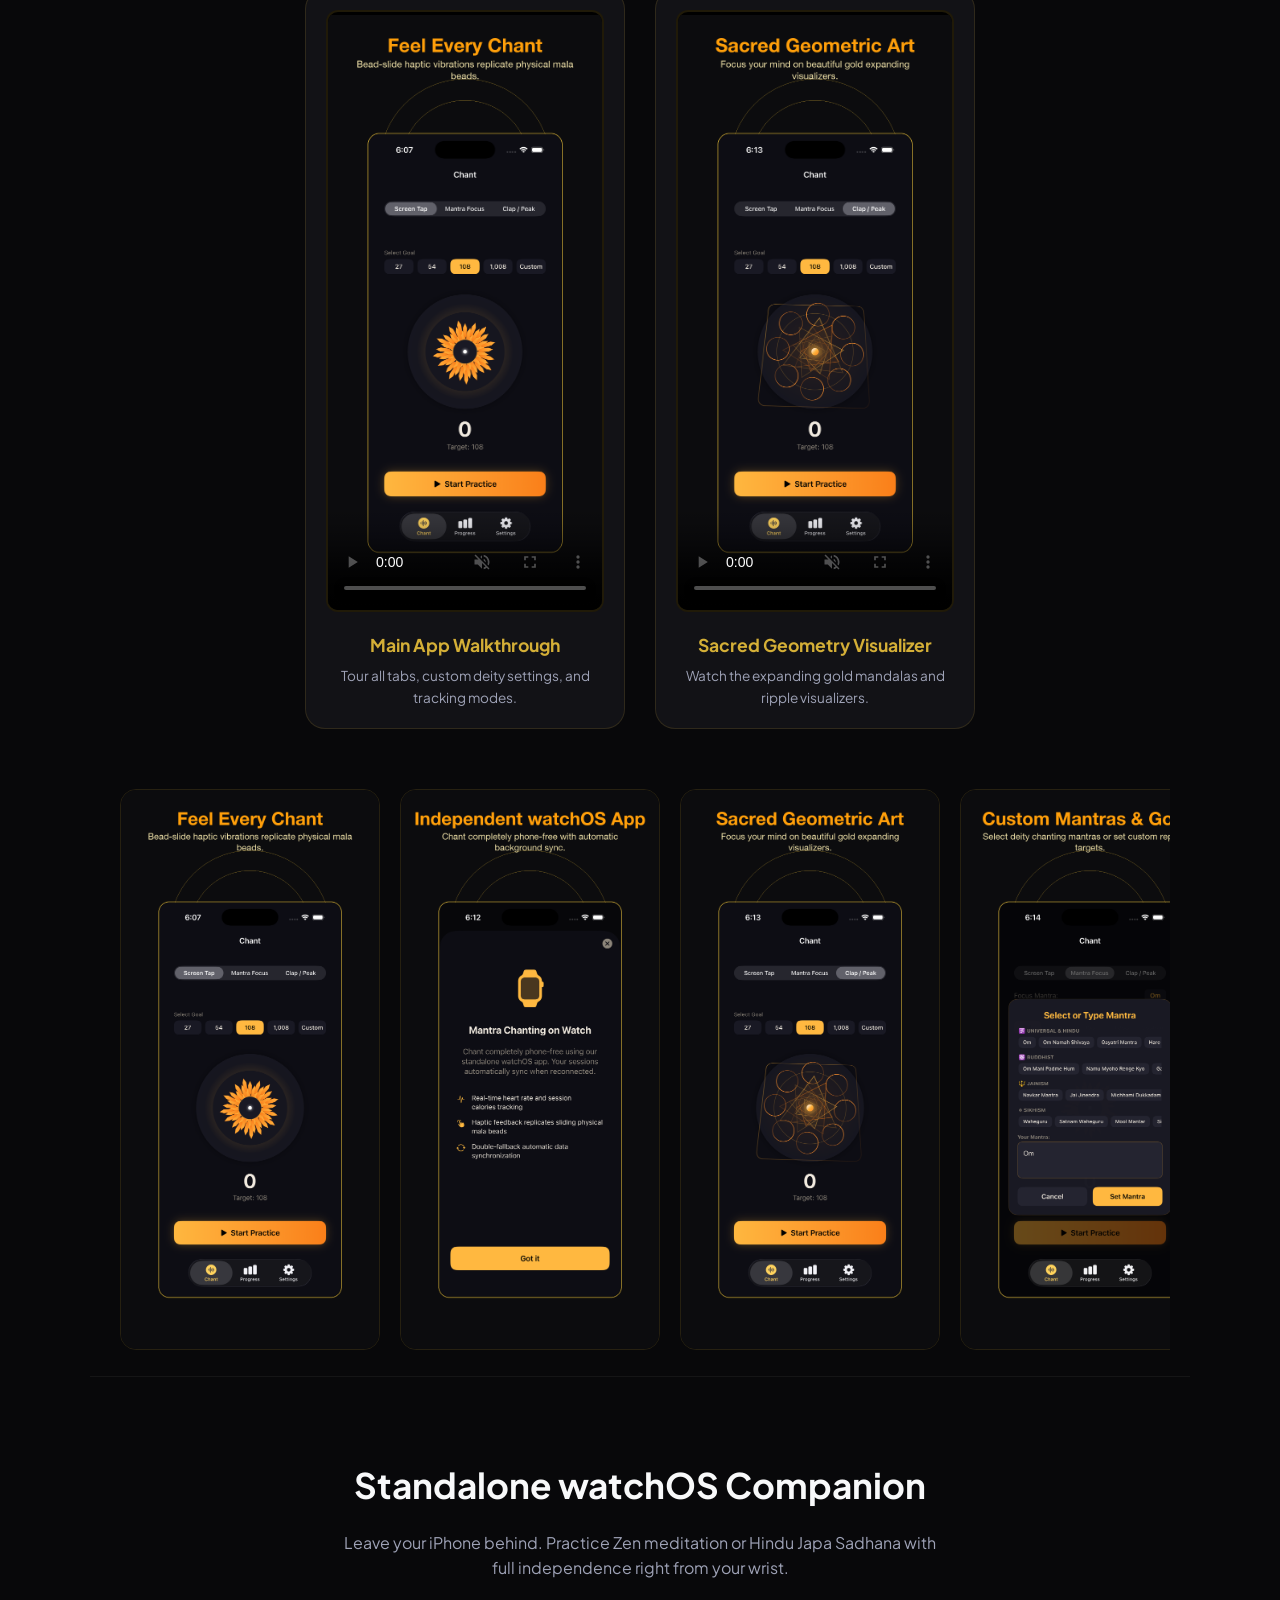
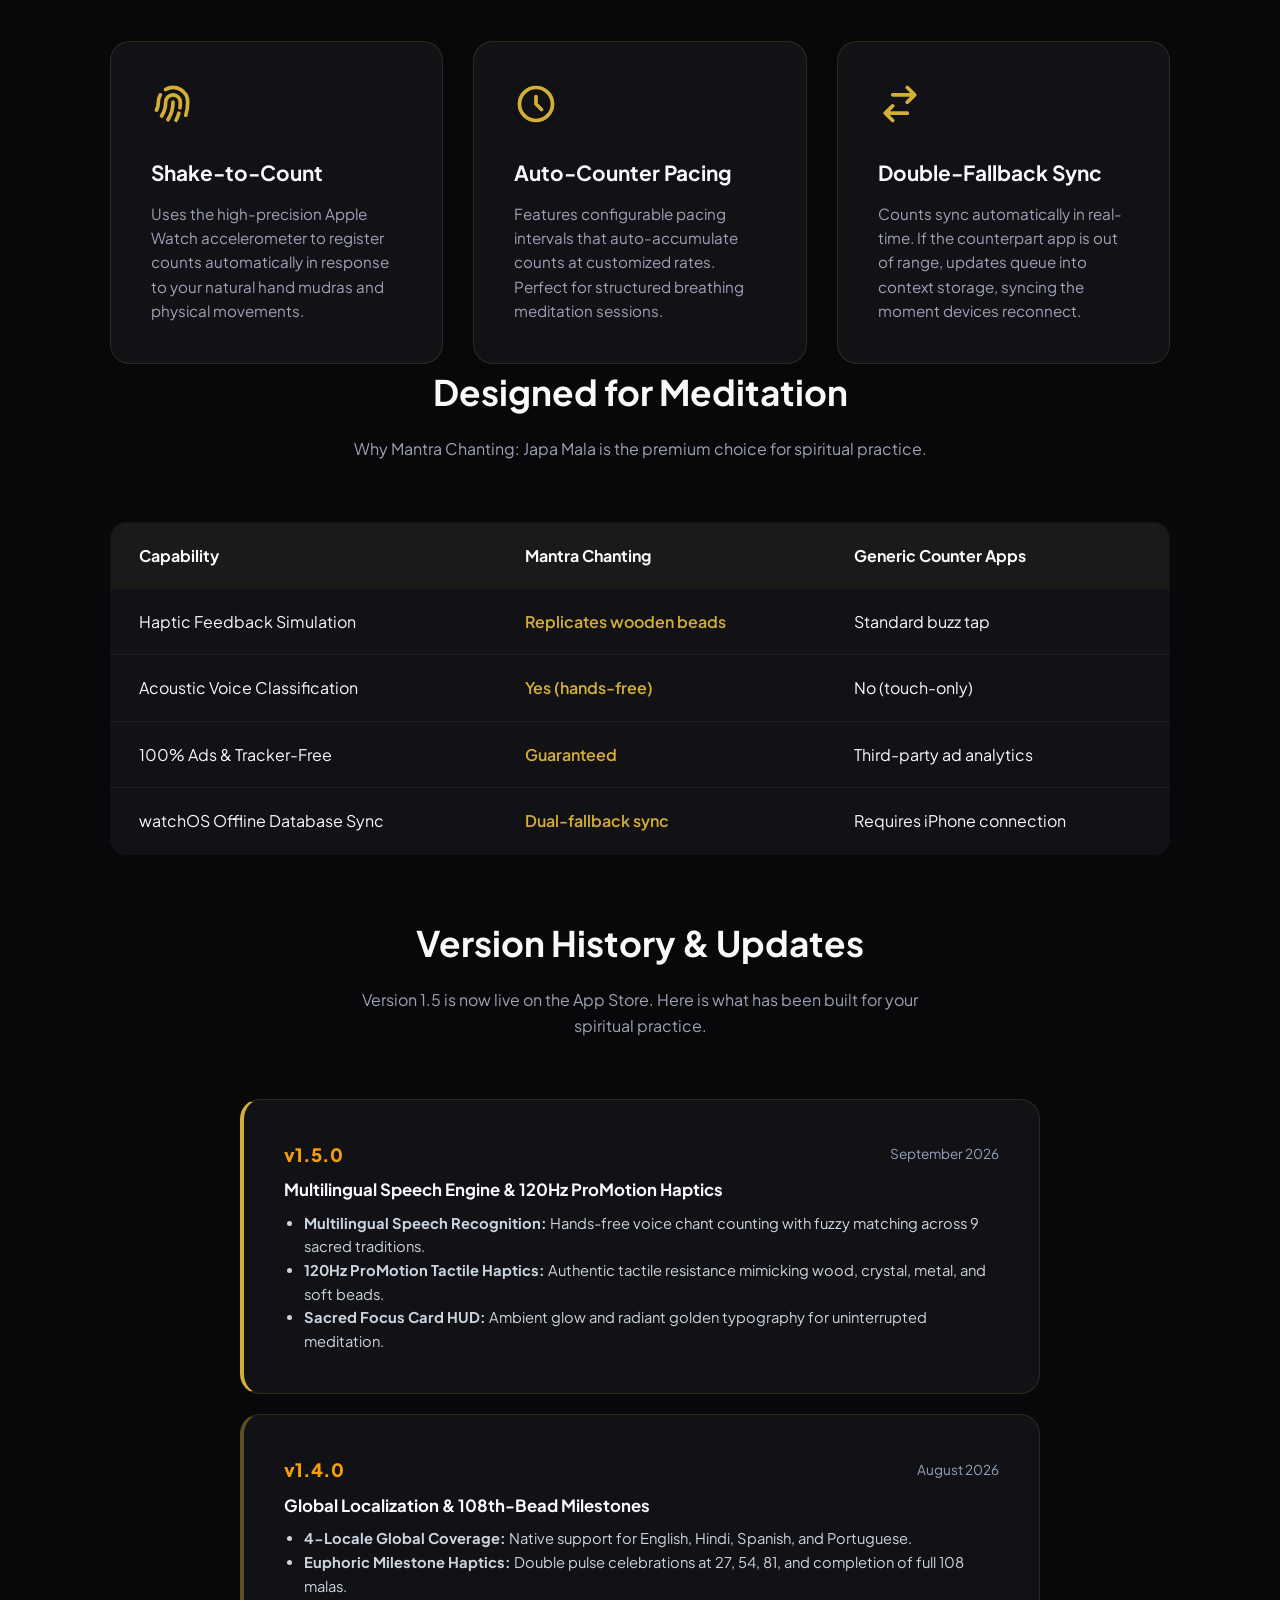
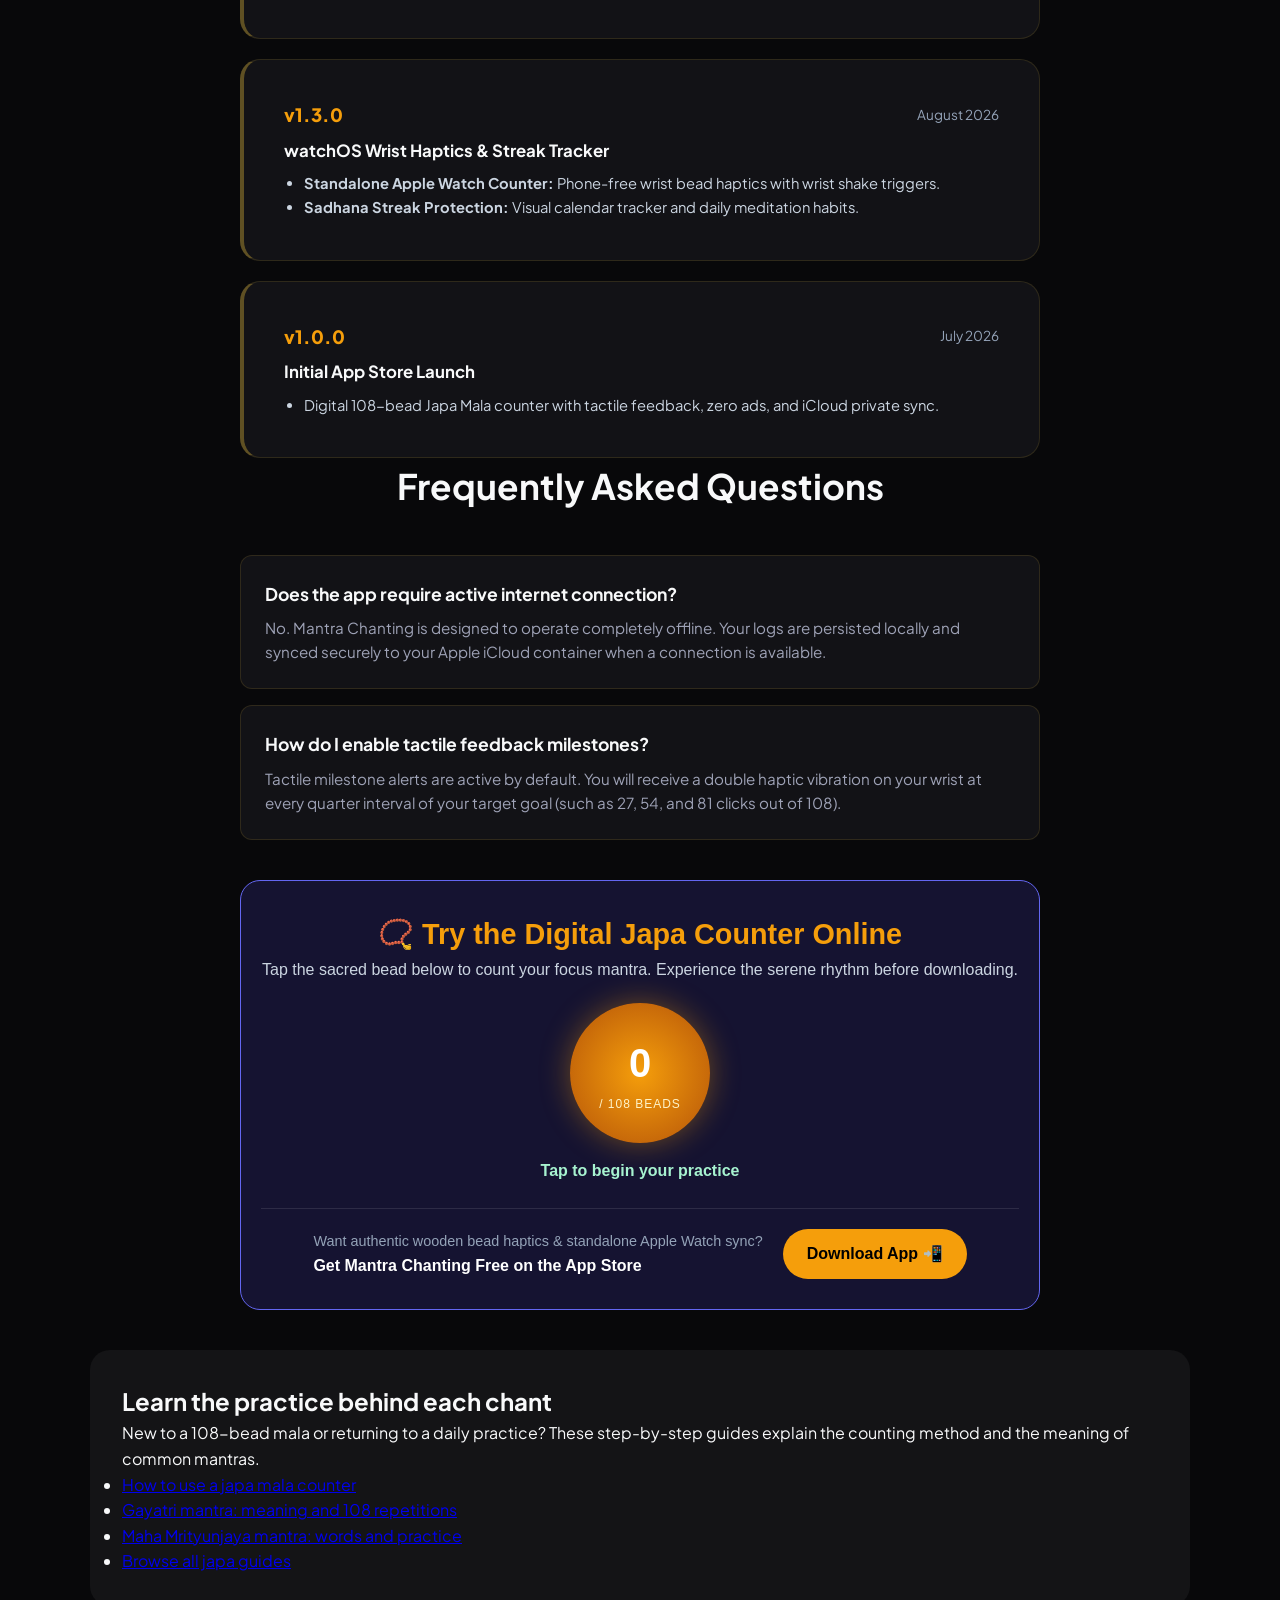
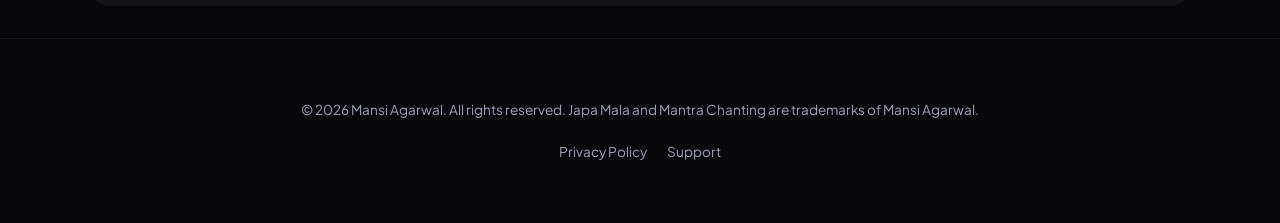
==== commit f512bac8: "docs: update version history to v1.5 and sync multilingual badges" ====
--- a/index.html
+++ b/index.html
@@ -109,6 +109,7 @@
                 <a href="#features">Features</a>
                 <a href="#watch">Apple Watch</a>
                 <a href="#comparison">Compare</a>
+                <a href="#updates">Updates</a>
                 <a href="#faq">FAQ</a>
                 <a href="guides/">Japa Guides</a>
                 <a href="privacy.html">Privacy</a>
@@ -289,6 +290,58 @@
             </table>
         </section>
 
+        <!-- Version History / Updates Section -->
+        <section id="updates" class="container" style="margin-top: 60px;">
+            <h2 class="section-title">Version History & Updates</h2>
+            <p class="section-subtitle">Version 1.5 is now live on the App Store. Here is what has been built for your spiritual practice.</p>
+            <div style="display: flex; flex-direction: column; gap: 20px; max-width: 800px; margin: 30px auto 0;">
+                <div class="feature-card" style="text-align: left; border-left: 4px solid #d4af37;">
+                    <div style="display: flex; justify-content: space-between; align-items: center; margin-bottom: 8px;">
+                        <span style="font-weight: 800; font-size: 1.15rem; color: #f59e0b;">v1.5.0</span>
+                        <span style="color: #94a3b8; font-size: 0.85rem;">September 2026</span>
+                    </div>
+                    <h3 style="margin-bottom: 8px; font-size: 1.05rem;">Multilingual Speech Engine & 120Hz ProMotion Haptics</h3>
+                    <ul style="color: #cbd5e1; font-size: 0.92rem; padding-left: 20px; line-height: 1.6;">
+                        <li><strong>Multilingual Speech Recognition:</strong> Hands-free voice chant counting with fuzzy matching across 9 sacred traditions.</li>
+                        <li><strong>120Hz ProMotion Tactile Haptics:</strong> Authentic tactile resistance mimicking wood, crystal, metal, and soft beads.</li>
+                        <li><strong>Sacred Focus Card HUD:</strong> Ambient glow and radiant golden typography for uninterrupted meditation.</li>
+                    </ul>
+                </div>
+                <div class="feature-card" style="text-align: left; border-left: 4px solid rgba(212, 175, 55, 0.4);">
+                    <div style="display: flex; justify-content: space-between; align-items: center; margin-bottom: 8px;">
+                        <span style="font-weight: 800; font-size: 1.15rem; color: #f59e0b;">v1.4.0</span>
+                        <span style="color: #94a3b8; font-size: 0.85rem;">August 2026</span>
+                    </div>
+                    <h3 style="margin-bottom: 8px; font-size: 1.05rem;">Global Localization & 108th-Bead Milestones</h3>
+                    <ul style="color: #cbd5e1; font-size: 0.92rem; padding-left: 20px; line-height: 1.6;">
+                        <li><strong>4-Locale Global Coverage:</strong> Native support for English, Hindi, Spanish, and Portuguese.</li>
+                        <li><strong>Euphoric Milestone Haptics:</strong> Double pulse celebrations at 27, 54, 81, and completion of full 108 malas.</li>
+                    </ul>
+                </div>
+                <div class="feature-card" style="text-align: left; border-left: 4px solid rgba(212, 175, 55, 0.4);">
+                    <div style="display: flex; justify-content: space-between; align-items: center; margin-bottom: 8px;">
+                        <span style="font-weight: 800; font-size: 1.15rem; color: #f59e0b;">v1.3.0</span>
+                        <span style="color: #94a3b8; font-size: 0.85rem;">August 2026</span>
+                    </div>
+                    <h3 style="margin-bottom: 8px; font-size: 1.05rem;">watchOS Wrist Haptics & Streak Tracker</h3>
+                    <ul style="color: #cbd5e1; font-size: 0.92rem; padding-left: 20px; line-height: 1.6;">
+                        <li><strong>Standalone Apple Watch Counter:</strong> Phone-free wrist bead haptics with wrist shake triggers.</li>
+                        <li><strong>Sadhana Streak Protection:</strong> Visual calendar tracker and daily meditation habits.</li>
+                    </ul>
+                </div>
+                <div class="feature-card" style="text-align: left; border-left: 4px solid rgba(212, 175, 55, 0.4);">
+                    <div style="display: flex; justify-content: space-between; align-items: center; margin-bottom: 8px;">
+                        <span style="font-weight: 800; font-size: 1.15rem; color: #f59e0b;">v1.0.0</span>
+                        <span style="color: #94a3b8; font-size: 0.85rem;">July 2026</span>
+                    </div>
+                    <h3 style="margin-bottom: 8px; font-size: 1.05rem;">Initial App Store Launch</h3>
+                    <ul style="color: #cbd5e1; font-size: 0.92rem; padding-left: 20px; line-height: 1.6;">
+                        <li>Digital 108-bead Japa Mala counter with tactile feedback, zero ads, and iCloud private sync.</li>
+                    </ul>
+                </div>
+            </div>
+        </section>
+
         <!-- FAQ Section -->
         <section id="faq" class="container">
             <h2 class="section-title">Frequently Asked Questions</h2>
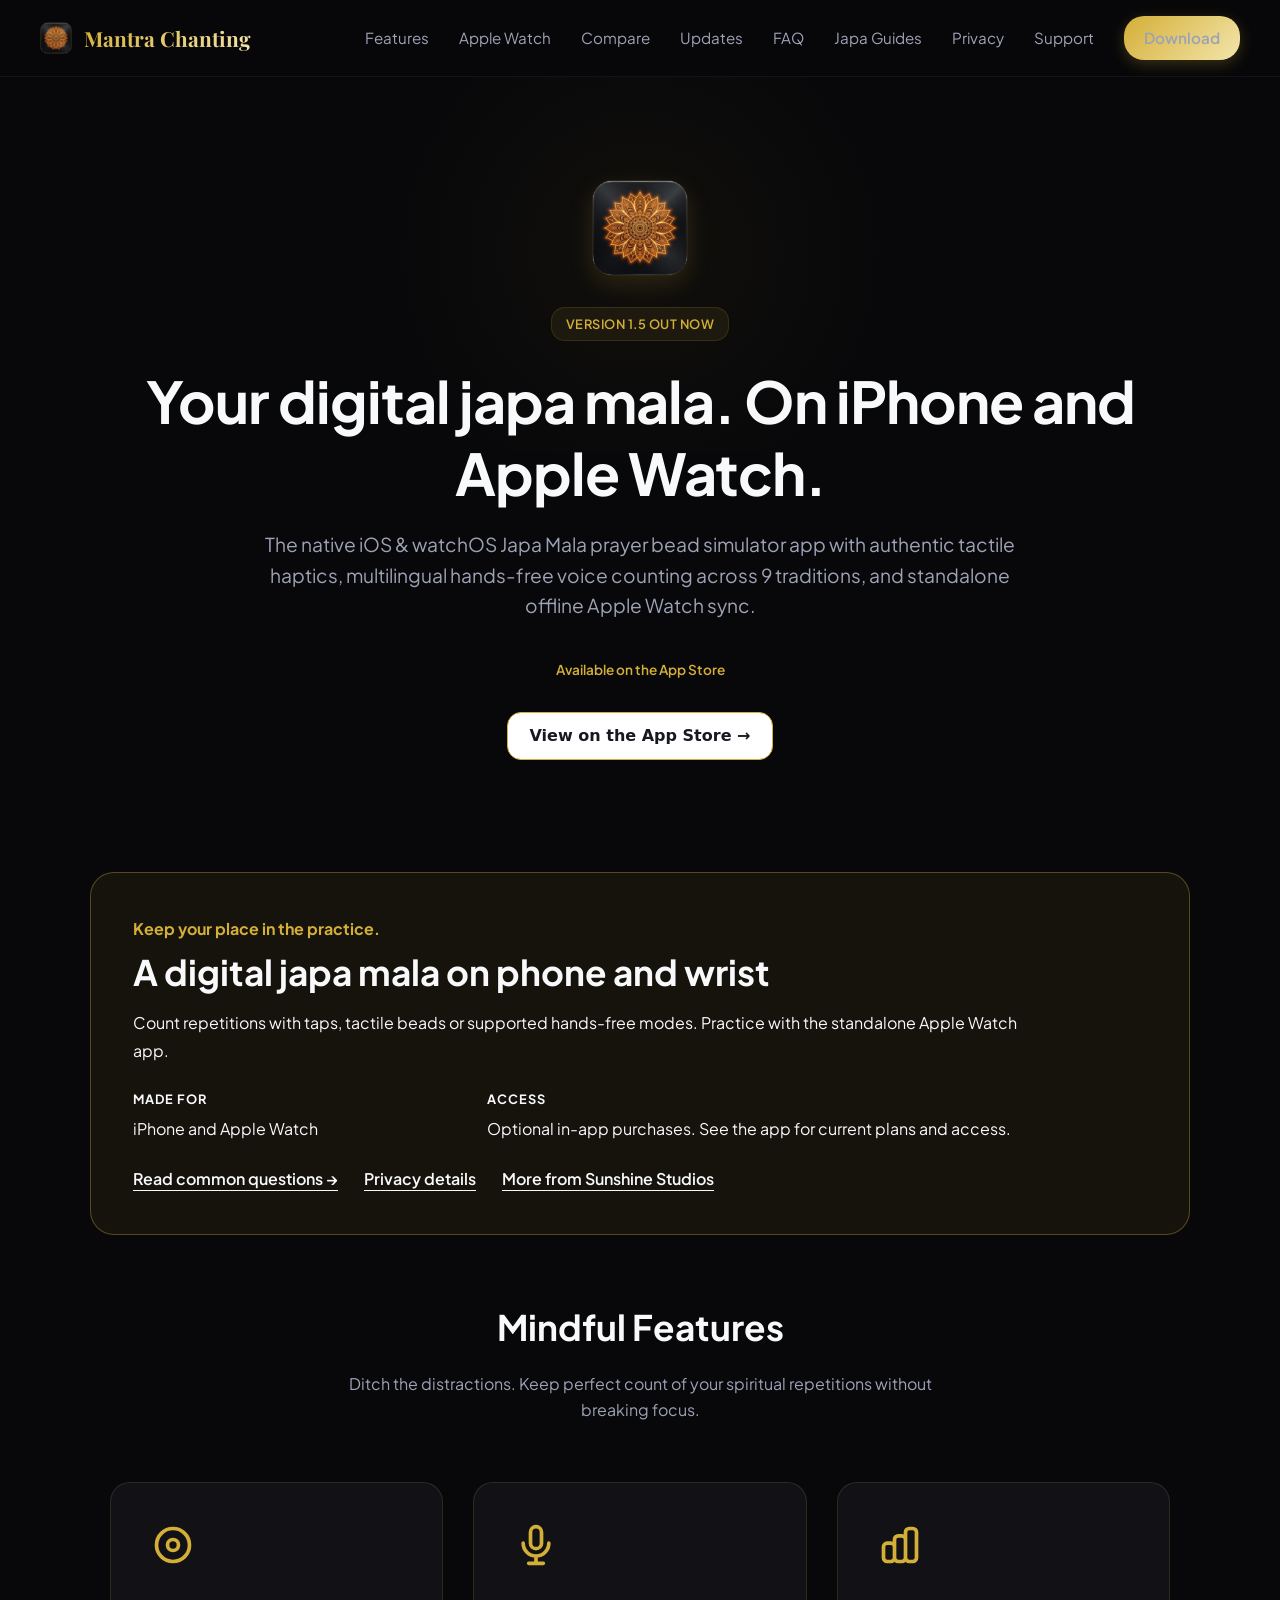
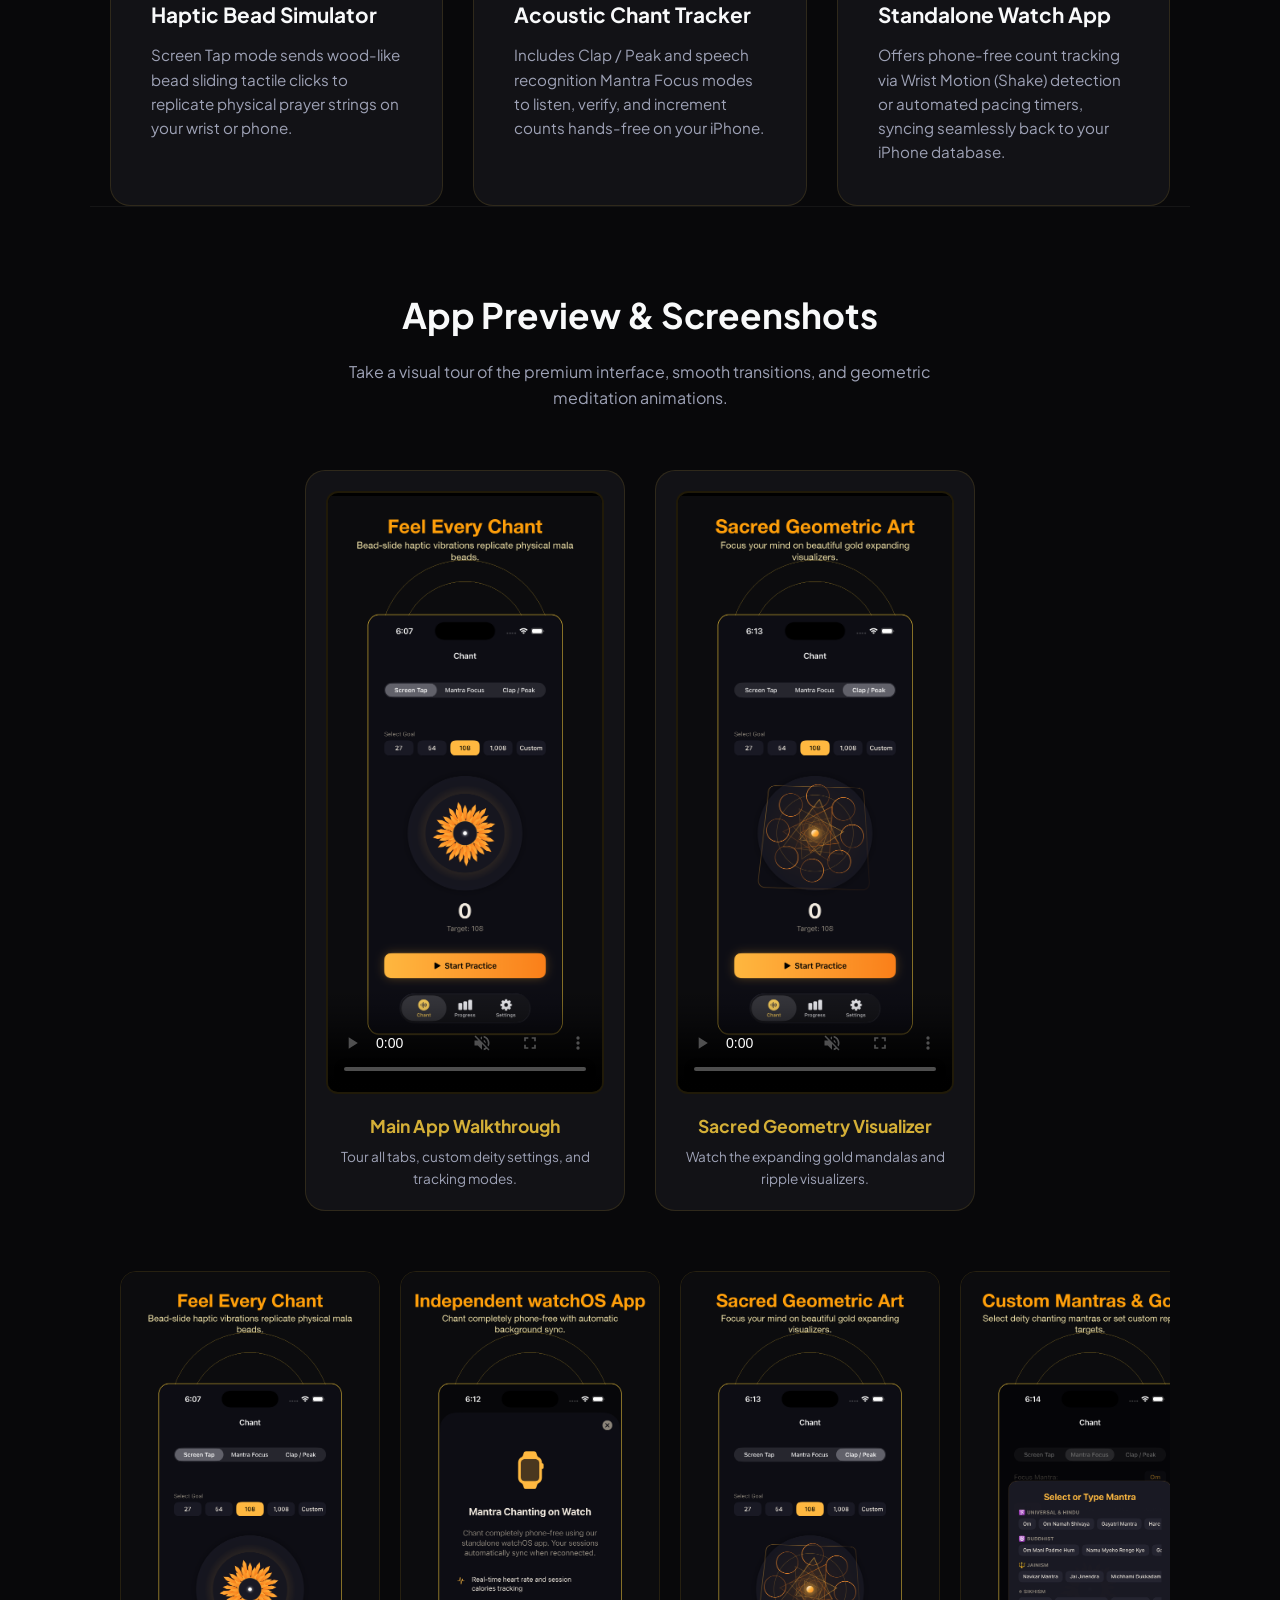
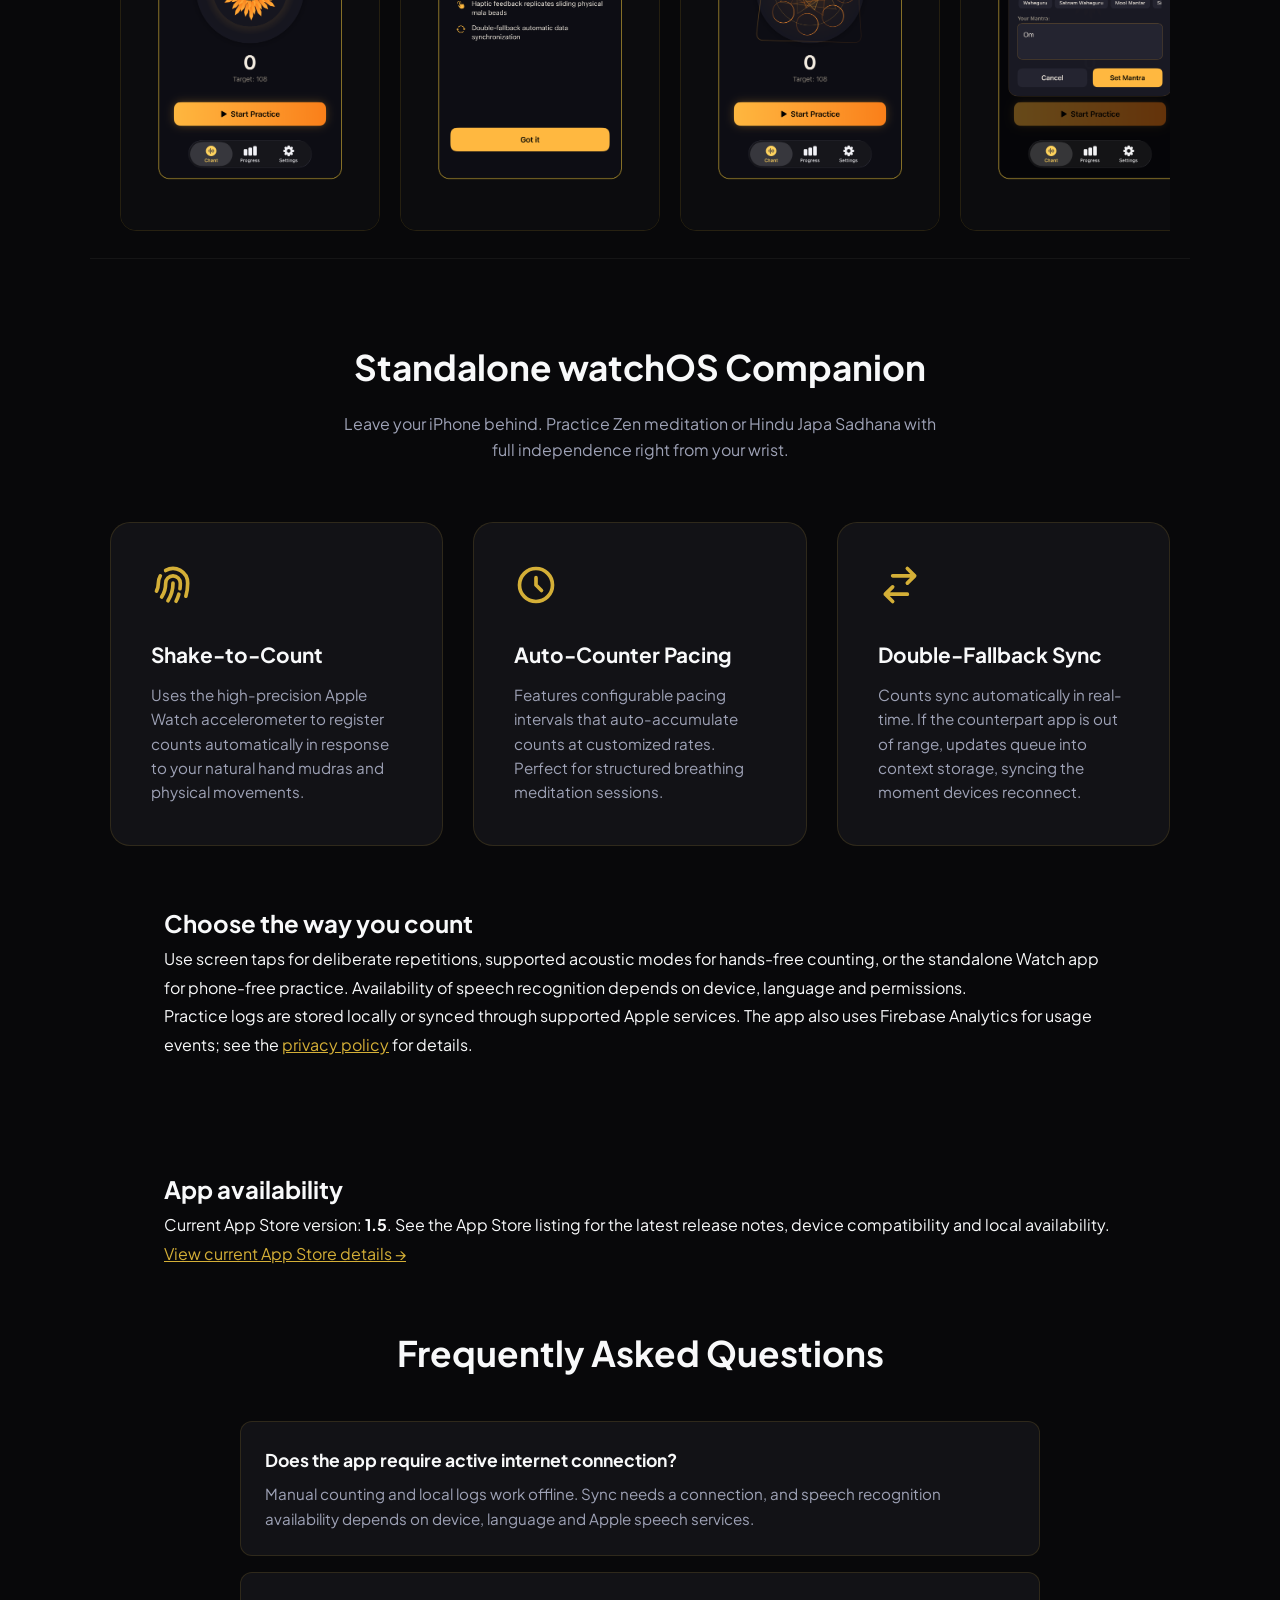
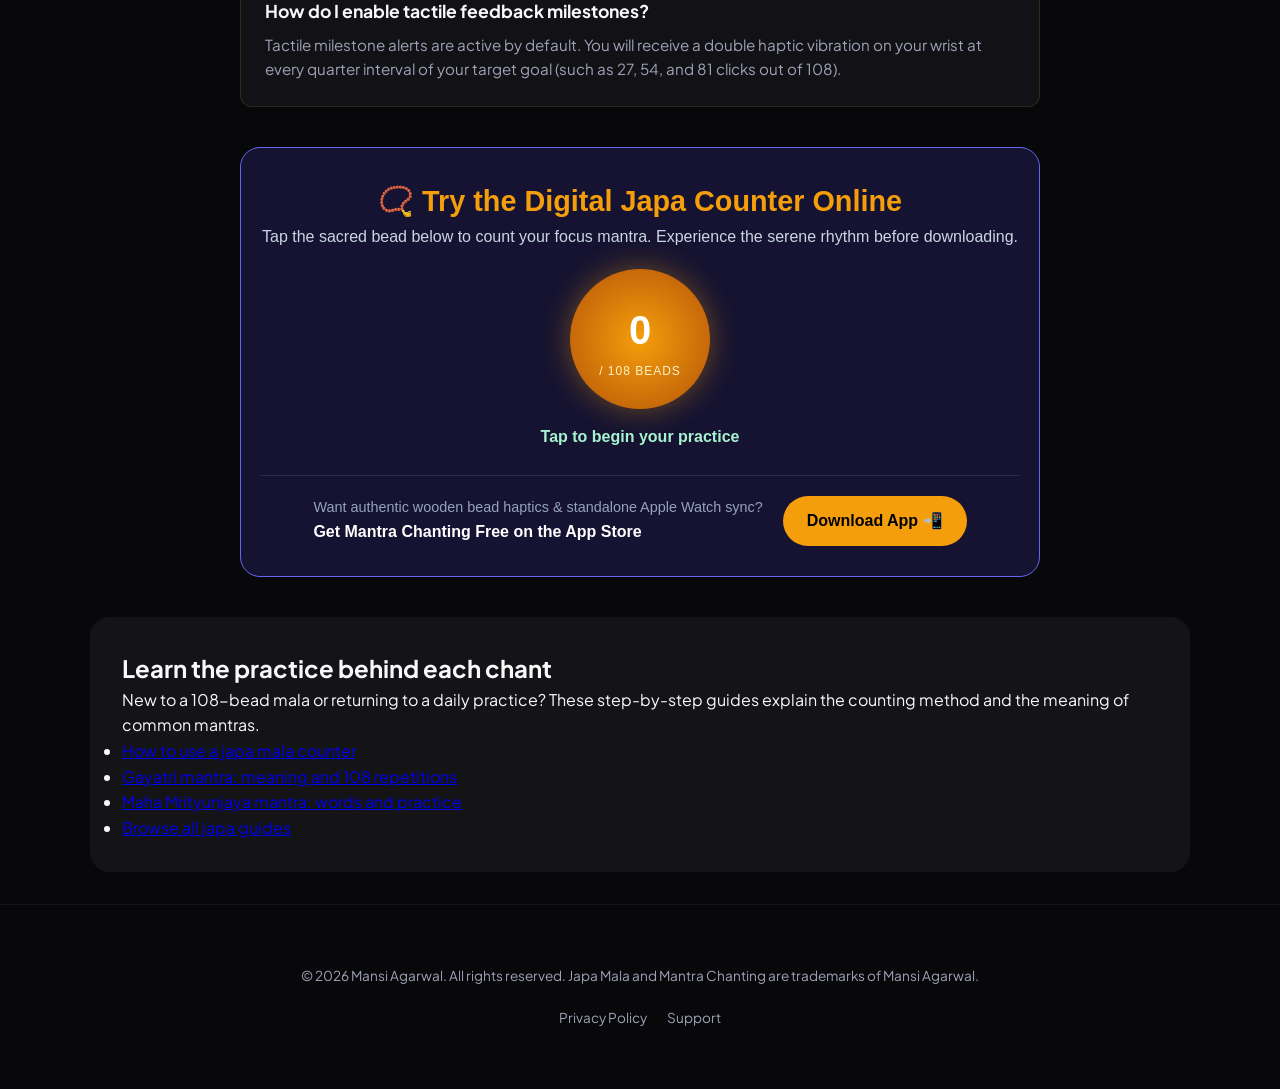
==== commit 1b0d34fa: "Improve app website clarity, accessibility and search discovery" ====
--- a/index.html
+++ b/index.html
@@ -1,384 +1,278 @@
 <!DOCTYPE html>
+
 <html lang="en">
 <head>
-    <meta name="author" content="themansigoel@gmail.com">
-    <meta charset="UTF-8">
-    <meta name="viewport" content="width=device-width, initial-scale=1.0">
-    <meta name="apple-itunes-app" content="app-id=6791468380">
-    <meta name="p:domain_verify" content="b6d16b6ae4ff59e33f4691bc04bf511b">
-    
-    <!-- Search Engine Optimization (SEO) -->
-    <title>Mantra Chanting: Japa Mala — Chant Counter & Meditation App</title>
-    <meta name="description" content="Prevent losing track during meditation. Mantra Chanting: Japa Mala is a native, premium Apple Watch and iPhone digital prayer counter with bead-slide haptic feedback.">
-    <link rel="canonical" href="https://themansigoel.github.io/mantra-chanting-web/" />
-    
-        <!-- Multi-locale Indexing Tags (GEO/SEO) -->
-    <link rel="alternate" hreflang="x-default" href="https://themansigoel.github.io/mantra-chanting-web/" />
-    <link rel="alternate" hreflang="en" href="https://themansigoel.github.io/mantra-chanting-web/" />
-    <link rel="alternate" hreflang="hi" href="https://themansigoel.github.io/mantra-chanting-web/hi/" />
-    <link rel="alternate" hreflang="es" href="https://themansigoel.github.io/mantra-chanting-web/es/" />
-    <link rel="alternate" hreflang="pt" href="https://themansigoel.github.io/mantra-chanting-web/pt/" />
-    <link rel="alternate" hreflang="ja" href="https://themansigoel.github.io/mantra-chanting-web/ja/" />
-    <!-- Open Graph / Facebook -->
-    <meta property="og:type" content="website">
-    <meta property="og:url" content="https://themansigoel.github.io/mantra-chanting-web/">
-    <meta property="og:title" content="Mantra Chanting: Japa Mala — Chant Counter & Meditation App">
-    <meta property="og:description" content="Keep accurate counts of your spiritual practice on watchOS and iOS with bead-slide tactile haptics.">
-    <meta property="og:image" content="https://themansigoel.github.io/mantra-chanting-web/assets/app_icon.png">
-    
-    <!-- Twitter -->
-    <meta property="twitter:card" content="summary_large_image">
-    <meta property="twitter:url" content="https://themansigoel.github.io/mantra-chanting-web/">
-    <meta property="twitter:title" content="Mantra Chanting: Japa Mala — Chant Counter & Meditation App">
-    <meta property="twitter:description" content="Keep accurate counts of your spiritual practice on watchOS and iOS with bead-slide tactile haptics.">
-    <meta property="twitter:image" content="https://themansigoel.github.io/mantra-chanting-web/assets/app_icon.png">
-    
-    <!-- Styles -->
-    <link rel="stylesheet" href="style.css">
-    
-    <!-- Fonts -->
-    <link rel="preconnect" href="https://fonts.googleapis.com">
-    <link rel="preconnect" href="https://fonts.gstatic.com" crossorigin>
-    <link href="https://fonts.googleapis.com/css2?family=Playfair+Display:ital,wght@0,600;1,400&family=Plus+Jakarta+Sans:wght@300;400;500;600;700;800&display=swap" rel="stylesheet">
-
-    <!-- JSON-LD Structured Data for SEO / GEO / AEO -->
-    <script type="application/ld+json">
+<meta content="themansigoel@gmail.com" name="author"/>
+<meta charset="utf-8"/>
+<meta content="width=device-width, initial-scale=1.0" name="viewport"/>
+<meta content="app-id=6791468380" name="apple-itunes-app"/>
+<meta content="b6d16b6ae4ff59e33f4691bc04bf511b" name="p:domain_verify"/>
+<!-- Search Engine Optimization (SEO) -->
+<title>Mantra Chanting - Digital Japa Mala for iPhone &amp; Apple Watch</title>
+<meta content="Prevent losing track during meditation. Mantra Chanting: Japa Mala is a native, premium Apple Watch and iPhone digital prayer counter with bead-slide haptic feedback." name="description"/>
+<link href="https://themansigoel.github.io/mantra-chanting-web/" rel="canonical"/>
+<!-- Multi-locale Indexing Tags (GEO/SEO) -->
+<link href="https://themansigoel.github.io/mantra-chanting-web/" hreflang="x-default" rel="alternate"/>
+<link href="https://themansigoel.github.io/mantra-chanting-web/" hreflang="en" rel="alternate"/>
+<link href="https://themansigoel.github.io/mantra-chanting-web/hi/" hreflang="hi" rel="alternate"/>
+<link href="https://themansigoel.github.io/mantra-chanting-web/es/" hreflang="es" rel="alternate"/>
+<link href="https://themansigoel.github.io/mantra-chanting-web/pt/" hreflang="pt" rel="alternate"/>
+<link href="https://themansigoel.github.io/mantra-chanting-web/ja/" hreflang="ja" rel="alternate"/>
+<!-- Open Graph / Facebook -->
+<meta content="website" property="og:type"/>
+<meta content="https://themansigoel.github.io/mantra-chanting-web/" property="og:url"/>
+<meta content="Mantra Chanting - Digital Japa Mala for iPhone &amp; Apple Watch" property="og:title"/>
+<meta content="Keep accurate counts of your spiritual practice on watchOS and iOS with bead-slide tactile haptics." property="og:description"/>
+<meta content="https://themansigoel.github.io/mantra-chanting-web/assets/app_icon.png" property="og:image"/>
+<!-- Twitter -->
+<meta content="summary_large_image" property="twitter:card"/>
+<meta content="https://themansigoel.github.io/mantra-chanting-web/" property="twitter:url"/>
+<meta content="Mantra Chanting: Japa Mala — Chant Counter &amp; Meditation App" property="twitter:title"/>
+<meta content="Keep accurate counts of your spiritual practice on watchOS and iOS with bead-slide tactile haptics." property="twitter:description"/>
+<meta content="https://themansigoel.github.io/mantra-chanting-web/assets/app_icon.png" property="twitter:image"/>
+<!-- Styles -->
+<link href="style.css" rel="stylesheet"/>
+<!-- Fonts -->
+<link href="https://fonts.googleapis.com" rel="preconnect"/>
+<link crossorigin="" href="https://fonts.gstatic.com" rel="preconnect"/>
+<link href="https://fonts.googleapis.com/css2?family=Playfair+Display:ital,wght@0,600;1,400&amp;family=Plus+Jakarta+Sans:wght@300;400;500;600;700;800&amp;display=swap" rel="stylesheet"/>
+<!-- JSON-LD Structured Data for SEO / GEO / AEO -->
+<script type="application/ld+json">{
+  "@context": "https://schema.org",
+  "@type": "SoftwareApplication",
+  "name": "Mantra Chanting: Japa Mala",
+  "operatingSystem": "iOS 16 or later, watchOS 9 or later",
+  "applicationCategory": "HealthApplication",
+  "softwareVersion": "1.5",
+  "dateModified": "2026-09-01",
+  "offers": {
+    "@type": "Offer",
+    "price": "0.00",
+    "priceCurrency": "USD"
+  },
+  "description": "Mantra Chanting is a native iOS & watchOS prayer bead simulator Japa Mala app with tactile bead-slide vibration support, multilingual hands-free speech recognition across 9 traditions, and standalone Apple Watch sync.",
+  "featureList": [
+    "Authentic Japa Mala Haptics: Replicates wood, crystal, metal, and soft bead sliding with custom haptic feedback",
+    "Multilingual Hands-Free Speech Engine: Phonetic recognition for Sanskrit, Hindi, Gurmukhi, Arabic, Hebrew & English",
+    "Sacred Glowing Mantra Focus Card: Radiant golden text and ambient sparkles for centered meditation",
+    "Standalone Apple Watch App: Count phone-free with accelerometer shake triggers",
+    "Liquid Zen Geometries: Breathe and focus with Mandala & Sunflower visuals",
+    "100% Privacy Focused: Zero third-party tracking, ads, or data collection"
+  ],
+  "downloadUrl": "https://apps.apple.com/app/mantra-chanting-japa-mala/id6791468380",
+  "author": {
+    "@type": "Organization",
+    "name": "Sunshine Studios",
+    "email": "themansigoel@gmail.com",
+    "url": "https://themansigoel.github.io/"
+  }
+}</script>
+<script type="application/ld+json">{
+  "@context": "https://schema.org",
+  "@type": "FAQPage",
+  "mainEntity": [
     {
-      "@context": "https://schema.org",
-      "@type": "SoftwareApplication",
-      "name": "Mantra Chanting: Japa Mala",
-      "operatingSystem": "iOS 16 or later, watchOS 9 or later",
-      "applicationCategory": "HealthApplication",
-      "softwareVersion": "1.5",
-      "dateModified": "2026-09-01",
-      "offers": {
-        "@type": "Offer",
-        "price": "0.00",
-        "priceCurrency": "USD"
-      },
-      "description": "Mantra Chanting is a native iOS & watchOS prayer bead simulator Japa Mala app with tactile bead-slide vibration support, multilingual hands-free speech recognition across 9 traditions, and standalone Apple Watch sync.",
-      "featureList": [
-        "Authentic Japa Mala Haptics: Replicates wood, crystal, metal, and soft bead sliding with custom haptic feedback",
-        "Multilingual Hands-Free Speech Engine: Phonetic recognition for Sanskrit, Hindi, Gurmukhi, Arabic, Hebrew & English",
-        "Sacred Glowing Mantra Focus Card: Radiant golden text and ambient sparkles for centered meditation",
-        "Standalone Apple Watch App: Count phone-free with accelerometer shake triggers",
-        "Liquid Zen Geometries: Breathe and focus with Mandala & Sunflower visuals",
-        "100% Privacy Focused: Zero third-party tracking, ads, or data collection"
-      ],
-      "downloadUrl": "https://apps.apple.com/app/mantra-chanting-japa-mala/id6791468380",
-      "author": {
-        "@type": "Organization",
-        "name": "Sunshine Studios",
-        "email": "themansigoel@gmail.com",
-        "url": "https://themansigoel.github.io/"
+      "@type": "Question",
+      "name": "Does the app require active internet connection?",
+      "acceptedAnswer": {
+        "@type": "Answer",
+        "text": "Manual counting and local logs work offline. Sync needs a connection, and speech recognition availability depends on device, language and Apple speech services."
+      }
+    },
+    {
+      "@type": "Question",
+      "name": "How do I enable tactile feedback milestones?",
+      "acceptedAnswer": {
+        "@type": "Answer",
+        "text": "Tactile milestone alerts are active by default. You will receive a double haptic vibration on your wrist at every quarter interval of your target goal (such as 27, 54, and 81 clicks out of 108)."
       }
     }
-    </script>
-    <script type="application/ld+json">
-    {
-      "@context": "https://schema.org",
-      "@type": "FAQPage",
-      "mainEntity": [{
-        "@type": "Question",
-        "name": "Does Mantra Chanting share or collect my meditation logs?",
-        "acceptedAnswer": {
-          "@type": "Answer",
-          "text": "No. All your chanting logs, streak progress, and settings are strictly stored locally on your device or in your personal iCloud. The app has no ads; see the Privacy Policy for details about optional product analytics."
-        }
-      }, {
-        "@type": "Question",
-        "name": "How does the hands-free acoustic counting work?",
-        "acceptedAnswer": {
-          "@type": "Answer",
-          "text": "On iPhone, the app uses real-time microphone processing to detect sound peaks (such as claps) or analyze speech patterns to recognize your custom focus mantra, automatically incrementing your count without touch."
-        }
-      }]
-    }
-    </script>
-</head>
-<body>
-
-    <!-- Header Navigation -->
-    <header class="navbar">
-        <div class="nav-container">
-            <a href="#" class="logo-link">
-                <img src="assets/app_icon.png" alt="Mantra Chanting Logo" style="width: 32px; height: 32px; border-radius: 8px; border: 1px solid var(--border-color);" />
-                <span class="nav-brand">Mantra Chanting</span>
-            </a>
-            <nav class="nav-links">
-                <a href="#features">Features</a>
-                <a href="#watch">Apple Watch</a>
-                <a href="#comparison">Compare</a>
-                <a href="#updates">Updates</a>
-                <a href="#faq">FAQ</a>
-                <a href="guides/">Japa Guides</a>
-                <a href="privacy.html">Privacy</a>
-                <a href="contact.html">Support</a>
-                <a href="https://apps.apple.com/app/mantra-chanting-japa-mala/id6791468380" class="btn btn-primary" target="_blank">Download</a>
-            </nav>
-        </div>
-    </header>
-
-    <!-- Main Content -->
-    <main>
-        
-        <!-- Hero Section -->
-        <section class="hero-section">
-            <div class="hero-bg-glow"></div>
-            <div class="container">
-                <img src="assets/app_icon.png" alt="Mantra Chanting App Icon" style="width: 96px; height: 96px; border-radius: 20px; border: 1px solid var(--border-color); margin-bottom: 24px; box-shadow: 0 8px 24px rgba(212, 175, 55, 0.15);" />
-                <br />
-                <span class="badge">Version 1.5 Out Now</span>
-                <h1 class="hero-title">Protect Your Focus. <span class="highlight">Count Your Chants.</span> Deepen Your Practice.</h1>
-                <p class="hero-subtitle">The native iOS & watchOS Japa Mala prayer bead simulator app with authentic tactile haptics, multilingual hands-free voice counting across 9 traditions, and standalone offline Apple Watch sync.</p>
-                <div style="margin-bottom: 30px;">
-                    <span class="rating-badge">Available on the App Store</span>
-                </div>
-                <a href="https://apps.apple.com/app/mantra-chanting-japa-mala/id6791468380" class="download-badge" target="_blank">
-                    <img src="https://developer.apple.com/app-store/marketing/guidelines/images/badge-download-on-the-app-store.svg" alt="Download on the App Store">
-                </a>
-            </div>
-        </section>
-
-        <!-- Features Section -->
-        <section id="features" class="container">
-            <h2 class="section-title">Mindful Features</h2>
-            <p class="section-subtitle">Ditch the distractions. Keep perfect count of your spiritual repetitions without breaking focus.</p>
-            <div class="feature-grid">
-                <div class="feature-card">
-                    <svg class="feature-icon" fill="none" viewBox="0 0 24 24" stroke="currentColor">
-                        <circle cx="12" cy="12" r="9" stroke-width="2"/>
-                        <circle cx="12" cy="12" r="3" stroke-width="2"/>
-                    </svg>
-                    <h3>Haptic Bead Simulator</h3>
-                    <p>Screen Tap mode sends wood-like bead sliding tactile clicks to replicate physical prayer strings on your wrist or phone.</p>
-                </div>
-                <div class="feature-card">
-                    <svg class="feature-icon" fill="none" viewBox="0 0 24 24" stroke="currentColor">
-                        <path stroke-linecap="round" stroke-linejoin="round" stroke-width="2" d="M19 11a7 7 0 01-7 7m0 0a7 7 0 01-7-7m7 7v4m0 0H8m4 0h4m-4-8a3 3 0 01-3-3V5a3 3 0 116 0v6a3 3 0 01-3 3z"/>
-                    </svg>
-                    <h3>Acoustic Chant Tracker</h3>
-                    <p>Includes Clap / Peak and speech recognition Mantra Focus modes to listen, verify, and increment counts hands-free on your iPhone.</p>
-                </div>
-                <div class="feature-card">
-                    <svg class="feature-icon" fill="none" viewBox="0 0 24 24" stroke="currentColor">
-                        <path stroke-linecap="round" stroke-linejoin="round" stroke-width="2" d="M9 19v-6a2 2 0 00-2-2H5a2 2 0 00-2 2v6a2 2 0 002 2h2a2 2 0 002-2zm0 0V9a2 2 0 012-2h2a2 2 0 012 2v10m-6 0a2 2 0 002 2h2a2 2 0 002-2m0 0V5a2 2 0 012-2h2a2 2 0 012 2v14a2 2 0 01-2 2h-2a2 2 0 01-2-2z"/>
-                    </svg>
-                    <h3>Standalone Watch App</h3>
-                    <p>Offers phone-free count tracking via Wrist Motion (Shake) detection or automated pacing timers, syncing seamlessly back to your iPhone database.</p>
-                </div>
-            </div>
-        </section>
-
-        <!-- Media Preview Section -->
-        <section id="preview-gallery" class="container" style="border-top: 1px solid rgba(255, 255, 255, 0.05); padding-top: 80px;">
-            <h2 class="section-title">App Preview & Screenshots</h2>
-            <p class="section-subtitle">Take a visual tour of the premium interface, smooth transitions, and geometric meditation animations.</p>
-            
-            <!-- Video Players -->
-            <div class="video-showcase" style="display: flex; gap: 30px; justify-content: center; margin-bottom: 60px; flex-wrap: wrap;">
-                <div class="video-card" style="flex: 1; min-width: 280px; max-width: 320px; text-align: center; background: var(--surface-color); border: 1px solid var(--border-color); padding: 20px; border-radius: 20px;">
-                    <video width="100%" height="auto" controls playsinline preload="auto" muted style="border-radius: 12px; border: 2px solid var(--border-color); aspect-ratio: 886 / 1920; background: #000;" poster="assets/screenshots/01_feel_every_chant.png">
-                        <source src="assets/app_preview_draft.mp4" type="video/mp4">
+  ]
+}</script>
+<meta content="Mantra Chanting - Digital Japa Mala for iPhone &amp; Apple Watch" name="twitter:title"/><link href="site-polish.css" rel="stylesheet"/></head>
+<body><a class="studio-skip" href="#main-content">Skip to content</a>
+<!-- Header Navigation -->
+<header class="navbar">
+<div class="nav-container">
+<a class="logo-link" href="#">
+<img alt="Mantra Chanting Logo" height="1024" src="assets/app_icon.png" style="width: 32px; height: 32px; border-radius: 8px; border: 1px solid var(--border-color);" width="1024"/>
+<span class="nav-brand">Mantra Chanting</span>
+</a>
+<details class="studio-menu" open=""><summary>Menu</summary><nav class="nav-links">
+<a href="#features">Features</a>
+<a href="#watch">Apple Watch</a>
+<a href="#comparison">Compare</a>
+<a href="#updates">Updates</a>
+<a href="#faq">FAQ</a>
+<a href="guides/">Japa Guides</a>
+<a href="privacy.html">Privacy</a>
+<a href="contact.html">Support</a>
+<a class="btn btn-primary" href="https://apps.apple.com/app/mantra-chanting-japa-mala/id6791468380" rel="noopener" target="_blank">Download</a>
+</nav></details>
+</div>
+</header>
+<!-- Main Content -->
+<main id="main-content">
+<!-- Hero Section -->
+<section class="hero-section">
+<div class="hero-bg-glow"></div>
+<div class="container">
+<img alt="Mantra Chanting App Icon" decoding="async" height="1024" loading="eager" src="assets/app_icon.png" style="width: 96px; height: 96px; border-radius: 20px; border: 1px solid var(--border-color); margin-bottom: 24px; box-shadow: 0 8px 24px rgba(212, 175, 55, 0.15);" width="1024"/>
+<br/>
+<span class="badge">Version 1.5 Out Now</span>
+<h1 class="hero-title">Your digital japa mala. On iPhone and Apple Watch.</h1>
+<p class="hero-subtitle">The native iOS &amp; watchOS Japa Mala prayer bead simulator app with authentic tactile haptics, multilingual hands-free voice counting across 9 traditions, and standalone offline Apple Watch sync.</p>
+<div style="margin-bottom: 30px;">
+<span class="rating-badge">Available on the App Store</span>
+</div>
+<a class="download-badge studio-store-link" href="https://apps.apple.com/app/mantra-chanting-japa-mala/id6791468380" rel="noopener" target="_blank">View on the App Store →</a>
+</div>
+</section><section aria-labelledby="app-summary-title" class="studio-app-summary"><p class="studio-eyebrow">Keep your place in the practice.</p><h2 id="app-summary-title">A digital japa mala on phone and wrist</h2><p>Count repetitions with taps, tactile beads or supported hands-free modes. Practice with the standalone Apple Watch app.</p><dl><div><dt>Made for</dt><dd>iPhone and Apple Watch</dd></div><div><dt>Access</dt><dd>Optional in-app purchases. See the app for current plans and access.</dd></div></dl><div class="studio-summary-links"><a href="index.html#faq">Read common questions <span aria-hidden="true">→</span></a><a href="privacy.html">Privacy details</a><a href="https://themansigoel.github.io/">More from Sunshine Studios</a></div></section>
+<!-- Features Section -->
+<section class="container" id="features">
+<h2 class="section-title">Mindful Features</h2>
+<p class="section-subtitle">Ditch the distractions. Keep perfect count of your spiritual repetitions without breaking focus.</p>
+<div class="feature-grid">
+<div class="feature-card">
+<svg class="feature-icon" fill="none" stroke="currentColor" viewbox="0 0 24 24">
+<circle cx="12" cy="12" r="9" stroke-width="2"></circle>
+<circle cx="12" cy="12" r="3" stroke-width="2"></circle>
+</svg>
+<h3>Haptic Bead Simulator</h3>
+<p>Screen Tap mode sends wood-like bead sliding tactile clicks to replicate physical prayer strings on your wrist or phone.</p>
+</div>
+<div class="feature-card">
+<svg class="feature-icon" fill="none" stroke="currentColor" viewbox="0 0 24 24">
+<path d="M19 11a7 7 0 01-7 7m0 0a7 7 0 01-7-7m7 7v4m0 0H8m4 0h4m-4-8a3 3 0 01-3-3V5a3 3 0 116 0v6a3 3 0 01-3 3z" stroke-linecap="round" stroke-linejoin="round" stroke-width="2"></path>
+</svg>
+<h3>Acoustic Chant Tracker</h3>
+<p>Includes Clap / Peak and speech recognition Mantra Focus modes to listen, verify, and increment counts hands-free on your iPhone.</p>
+</div>
+<div class="feature-card">
+<svg class="feature-icon" fill="none" stroke="currentColor" viewbox="0 0 24 24">
+<path d="M9 19v-6a2 2 0 00-2-2H5a2 2 0 00-2 2v6a2 2 0 002 2h2a2 2 0 002-2zm0 0V9a2 2 0 012-2h2a2 2 0 012 2v10m-6 0a2 2 0 002 2h2a2 2 0 002-2m0 0V5a2 2 0 012-2h2a2 2 0 012 2v14a2 2 0 01-2 2h-2a2 2 0 01-2-2z" stroke-linecap="round" stroke-linejoin="round" stroke-width="2"></path>
+</svg>
+<h3>Standalone Watch App</h3>
+<p>Offers phone-free count tracking via Wrist Motion (Shake) detection or automated pacing timers, syncing seamlessly back to your iPhone database.</p>
+</div>
+</div>
+</section>
+<!-- Media Preview Section -->
+<section class="container" id="preview-gallery" style="border-top: 1px solid rgba(255, 255, 255, 0.05); padding-top: 80px;">
+<h2 class="section-title">App Preview &amp; Screenshots</h2>
+<p class="section-subtitle">Take a visual tour of the premium interface, smooth transitions, and geometric meditation animations.</p>
+<!-- Video Players -->
+<div class="video-showcase" style="display: flex; gap: 30px; justify-content: center; margin-bottom: 60px; flex-wrap: wrap;">
+<div class="video-card" style="flex: 1; min-width: 280px; max-width: 320px; text-align: center; background: var(--surface-color); border: 1px solid var(--border-color); padding: 20px; border-radius: 20px;">
+<video controls="" height="auto" muted="" playsinline="" poster="assets/screenshots/01_feel_every_chant.png" preload="auto" style="border-radius: 12px; border: 2px solid var(--border-color); aspect-ratio: 886 / 1920; background: #000;" width="100%">
+<source src="assets/app_preview_draft.mp4" type="video/mp4"/>
                         Your browser does not support the video tag.
                     </video>
-                    <h4 style="margin-top: 12px; font-size: 1.1rem; color: var(--zen-gold-solid);">Main App Walkthrough</h4>
-                    <p style="font-size: 0.85rem; color: var(--text-secondary); margin-top: 6px;">Tour all tabs, custom deity settings, and tracking modes.</p>
-                </div>
-                <div class="video-card" style="flex: 1; min-width: 280px; max-width: 320px; text-align: center; background: var(--surface-color); border: 1px solid var(--border-color); padding: 20px; border-radius: 20px;">
-                    <video width="100%" height="auto" controls playsinline preload="auto" muted style="border-radius: 12px; border: 2px solid var(--border-color); aspect-ratio: 886 / 1920; background: #000;" poster="assets/screenshots/03_sacred_geometry_art.png">
-                        <source src="assets/app_preview_animation.mp4" type="video/mp4">
+<h4 style="margin-top: 12px; font-size: 1.1rem; color: var(--zen-gold-solid);">Main App Walkthrough</h4>
+<p style="font-size: 0.85rem; color: var(--text-secondary); margin-top: 6px;">Tour all tabs, custom deity settings, and tracking modes.</p>
+</div>
+<div class="video-card" style="flex: 1; min-width: 280px; max-width: 320px; text-align: center; background: var(--surface-color); border: 1px solid var(--border-color); padding: 20px; border-radius: 20px;">
+<video controls="" height="auto" muted="" playsinline="" poster="assets/screenshots/03_sacred_geometry_art.png" preload="auto" style="border-radius: 12px; border: 2px solid var(--border-color); aspect-ratio: 886 / 1920; background: #000;" width="100%">
+<source src="assets/app_preview_animation.mp4" type="video/mp4"/>
                         Your browser does not support the video tag.
                     </video>
-                    <h4 style="margin-top: 12px; font-size: 1.1rem; color: var(--zen-gold-solid);">Sacred Geometry Visualizer</h4>
-                    <p style="font-size: 0.85rem; color: var(--text-secondary); margin-top: 6px;">Watch the expanding gold mandalas and ripple visualizers.</p>
-                </div>
-            </div>
-
-            <!-- Screenshots Scroll -->
-            <div class="screenshot-gallery-wrapper" style="overflow-x: auto; padding-bottom: 20px; margin-top: 40px; scrollbar-width: thin; scrollbar-color: var(--border-color) transparent;">
-                <div class="screenshot-track" style="display: flex; gap: 20px; width: max-content; padding: 0 10px;">
-                    <div class="screenshot-item" style="width: 260px;">
-                        <img src="assets/screenshots/01_feel_every_chant.png" alt="Feel Every Chant Screen" style="width: 100%; border-radius: 16px; border: 1px solid var(--border-color);" />
-                    </div>
-                    <div class="screenshot-item" style="width: 260px;">
-                        <img src="assets/screenshots/02_watch_companion.png" alt="Apple Watch App Screen" style="width: 100%; border-radius: 16px; border: 1px solid var(--border-color);" />
-                    </div>
-                    <div class="screenshot-item" style="width: 260px;">
-                        <img src="assets/screenshots/03_sacred_geometry_art.png" alt="Sacred Geometry Art Screen" style="width: 100%; border-radius: 16px; border: 1px solid var(--border-color);" />
-                    </div>
-                    <div class="screenshot-item" style="width: 260px;">
-                        <img src="assets/screenshots/04_custom_mantras.png" alt="Custom Mantras Screen" style="width: 100%; border-radius: 16px; border: 1px solid var(--border-color);" />
-                    </div>
-                    <div class="screenshot-item" style="width: 260px;">
-                        <img src="assets/screenshots/05_daily_progress_logs.png" alt="Daily Progress Logs Screen" style="width: 100%; border-radius: 16px; border: 1px solid var(--border-color);" />
-                    </div>
-                    <div class="screenshot-item" style="width: 260px;">
-                        <img src="assets/screenshots/06_sound_vocal_counting.png" alt="Sound & Vocal Counting Screen" style="width: 100%; border-radius: 16px; border: 1px solid var(--border-color);" />
-                    </div>
-                    <div class="screenshot-item" style="width: 260px;">
-                        <img src="assets/screenshots/07_offline_privacy.png" alt="Offline Privacy Screen" style="width: 100%; border-radius: 16px; border: 1px solid var(--border-color);" />
-                    </div>
-                    <div class="screenshot-item" style="width: 260px;">
-                        <img src="assets/screenshots/08_progress_insights.png" alt="Progress Insights Screen" style="width: 100%; border-radius: 16px; border: 1px solid var(--border-color);" />
-                    </div>
-                </div>
-            </div>
-        </section>
-
-        <!-- Apple Watch App Section -->
-        <section id="watch" class="container" style="border-top: 1px solid rgba(255, 255, 255, 0.05); padding-top: 80px;">
-            <h2 class="section-title">Standalone watchOS Companion</h2>
-            <p class="section-subtitle">Leave your iPhone behind. Practice Zen meditation or Hindu Japa Sadhana with full independence right from your wrist.</p>
-            <div class="feature-grid">
-                <div class="feature-card">
-                    <svg class="feature-icon" fill="none" viewBox="0 0 24 24" stroke="currentColor">
-                        <path stroke-linecap="round" stroke-linejoin="round" stroke-width="2" d="M12 11c0 3.517-1.009 6.799-2.753 9.571m-3.44-2.04l.054-.09A13.916 13.916 0 008 11a4 4 0 118 0c0 1.017-.07 2.019-.203 3m-2.118 6.844A21.88 21.88 0 0015.171 17m3.839 1.132c.645-2.266.99-4.659.99-7.132A8 8 0 008 4.07M3 15.364c.64-1.319 1-2.8 1-4.364 0-1.457.39-2.823 1.07-4"/>
-                    </svg>
-                    <h3>Shake-to-Count</h3>
-                    <p>Uses the high-precision Apple Watch accelerometer to register counts automatically in response to your natural hand mudras and physical movements.</p>
-                </div>
-                <div class="feature-card">
-                    <svg class="feature-icon" fill="none" viewBox="0 0 24 24" stroke="currentColor">
-                        <path stroke-linecap="round" stroke-linejoin="round" stroke-width="2" d="M12 8v4l3 3m6-3a9 9 0 11-18 0 9 9 0 0118 0z"/>
-                    </svg>
-                    <h3>Auto-Counter Pacing</h3>
-                    <p>Features configurable pacing intervals that auto-accumulate counts at customized rates. Perfect for structured breathing meditation sessions.</p>
-                </div>
-                <div class="feature-card">
-                    <svg class="feature-icon" fill="none" viewBox="0 0 24 24" stroke="currentColor">
-                        <path stroke-linecap="round" stroke-linejoin="round" stroke-width="2" d="M8 7h12m0 0l-4-4m4 4l-4 4m0 6H4m0 0l4 4m-4-4l4-4"/>
-                    </svg>
-                    <h3>Double-Fallback Sync</h3>
-                    <p>Counts sync automatically in real-time. If the counterpart app is out of range, updates queue into context storage, syncing the moment devices reconnect.</p>
-                </div>
-            </div>
-        </section>
-        <section id="comparison" class="container">
-            <h2 class="section-title">Designed for Meditation</h2>
-            <p class="section-subtitle">Why Mantra Chanting: Japa Mala is the premium choice for spiritual practice.</p>
-            <table class="comparison-table">
-                <thead>
-                    <tr>
-                        <th>Capability</th>
-                        <th>Mantra Chanting</th>
-                        <th>Generic Counter Apps</th>
-                    </tr>
-                </thead>
-                <tbody>
-                    <tr>
-                        <td>Haptic Feedback Simulation</td>
-                        <td class="premium-option">Replicates wooden beads</td>
-                        <td>Standard buzz tap</td>
-                    </tr>
-                    <tr>
-                        <td>Acoustic Voice Classification</td>
-                        <td class="premium-option">Yes (hands-free)</td>
-                        <td>No (touch-only)</td>
-                    </tr>
-                    <tr>
-                        <td>100% Ads & Tracker-Free</td>
-                        <td class="premium-option">Guaranteed</td>
-                        <td>Third-party ad analytics</td>
-                    </tr>
-                    <tr>
-                        <td>watchOS Offline Database Sync</td>
-                        <td class="premium-option">Dual-fallback sync</td>
-                        <td>Requires iPhone connection</td>
-                    </tr>
-                </tbody>
-            </table>
-        </section>
-
-        <!-- Version History / Updates Section -->
-        <section id="updates" class="container" style="margin-top: 60px;">
-            <h2 class="section-title">Version History & Updates</h2>
-            <p class="section-subtitle">Version 1.5 is now live on the App Store. Here is what has been built for your spiritual practice.</p>
-            <div style="display: flex; flex-direction: column; gap: 20px; max-width: 800px; margin: 30px auto 0;">
-                <div class="feature-card" style="text-align: left; border-left: 4px solid #d4af37;">
-                    <div style="display: flex; justify-content: space-between; align-items: center; margin-bottom: 8px;">
-                        <span style="font-weight: 800; font-size: 1.15rem; color: #f59e0b;">v1.5.0</span>
-                        <span style="color: #94a3b8; font-size: 0.85rem;">September 2026</span>
-                    </div>
-                    <h3 style="margin-bottom: 8px; font-size: 1.05rem;">Multilingual Speech Engine & 120Hz ProMotion Haptics</h3>
-                    <ul style="color: #cbd5e1; font-size: 0.92rem; padding-left: 20px; line-height: 1.6;">
-                        <li><strong>Multilingual Speech Recognition:</strong> Hands-free voice chant counting with fuzzy matching across 9 sacred traditions.</li>
-                        <li><strong>120Hz ProMotion Tactile Haptics:</strong> Authentic tactile resistance mimicking wood, crystal, metal, and soft beads.</li>
-                        <li><strong>Sacred Focus Card HUD:</strong> Ambient glow and radiant golden typography for uninterrupted meditation.</li>
-                    </ul>
-                </div>
-                <div class="feature-card" style="text-align: left; border-left: 4px solid rgba(212, 175, 55, 0.4);">
-                    <div style="display: flex; justify-content: space-between; align-items: center; margin-bottom: 8px;">
-                        <span style="font-weight: 800; font-size: 1.15rem; color: #f59e0b;">v1.4.0</span>
-                        <span style="color: #94a3b8; font-size: 0.85rem;">August 2026</span>
-                    </div>
-                    <h3 style="margin-bottom: 8px; font-size: 1.05rem;">Global Localization & 108th-Bead Milestones</h3>
-                    <ul style="color: #cbd5e1; font-size: 0.92rem; padding-left: 20px; line-height: 1.6;">
-                        <li><strong>4-Locale Global Coverage:</strong> Native support for English, Hindi, Spanish, and Portuguese.</li>
-                        <li><strong>Euphoric Milestone Haptics:</strong> Double pulse celebrations at 27, 54, 81, and completion of full 108 malas.</li>
-                    </ul>
-                </div>
-                <div class="feature-card" style="text-align: left; border-left: 4px solid rgba(212, 175, 55, 0.4);">
-                    <div style="display: flex; justify-content: space-between; align-items: center; margin-bottom: 8px;">
-                        <span style="font-weight: 800; font-size: 1.15rem; color: #f59e0b;">v1.3.0</span>
-                        <span style="color: #94a3b8; font-size: 0.85rem;">August 2026</span>
-                    </div>
-                    <h3 style="margin-bottom: 8px; font-size: 1.05rem;">watchOS Wrist Haptics & Streak Tracker</h3>
-                    <ul style="color: #cbd5e1; font-size: 0.92rem; padding-left: 20px; line-height: 1.6;">
-                        <li><strong>Standalone Apple Watch Counter:</strong> Phone-free wrist bead haptics with wrist shake triggers.</li>
-                        <li><strong>Sadhana Streak Protection:</strong> Visual calendar tracker and daily meditation habits.</li>
-                    </ul>
-                </div>
-                <div class="feature-card" style="text-align: left; border-left: 4px solid rgba(212, 175, 55, 0.4);">
-                    <div style="display: flex; justify-content: space-between; align-items: center; margin-bottom: 8px;">
-                        <span style="font-weight: 800; font-size: 1.15rem; color: #f59e0b;">v1.0.0</span>
-                        <span style="color: #94a3b8; font-size: 0.85rem;">July 2026</span>
-                    </div>
-                    <h3 style="margin-bottom: 8px; font-size: 1.05rem;">Initial App Store Launch</h3>
-                    <ul style="color: #cbd5e1; font-size: 0.92rem; padding-left: 20px; line-height: 1.6;">
-                        <li>Digital 108-bead Japa Mala counter with tactile feedback, zero ads, and iCloud private sync.</li>
-                    </ul>
-                </div>
-            </div>
-        </section>
-
-        <!-- FAQ Section -->
-        <section id="faq" class="container">
-            <h2 class="section-title">Frequently Asked Questions</h2>
-            <div class="faq-list">
-                <div class="faq-item">
-                    <h3>Does the app require active internet connection?</h3>
-                    <p>No. Mantra Chanting is designed to operate completely offline. Your logs are persisted locally and synced securely to your Apple iCloud container when a connection is available.</p>
-                </div>
-                <div class="faq-item">
-                    <h3>How do I enable tactile feedback milestones?</h3>
-                    <p>Tactile milestone alerts are active by default. You will receive a double haptic vibration on your wrist at every quarter interval of your target goal (such as 27, 54, and 81 clicks out of 108).</p>
-                </div>
-            </div>
-        </section>
-    
-    <!-- Interactive Web Japa Mala Micro-Demo -->
-    <section id="interactive-demo" style="max-width: 800px; margin: 40px auto; padding: 30px 20px; background: rgba(30, 27, 75, 0.6); border: 1px solid #6366f1; border-radius: 20px; text-align: center; font-family: -apple-system, BlinkMacSystemFont, sans-serif;">
-        <h2 style="color: #f59e0b; margin-top: 0; font-size: 1.8rem;">📿 Try the Digital Japa Counter Online</h2>
-        <p style="color: #cbd5e1; margin-bottom: 20px;">Tap the sacred bead below to count your focus mantra. Experience the serene rhythm before downloading.</p>
-        
-        <div id="mala-bead" onclick="countBead()" style="width: 140px; height: 140px; margin: 0 auto; background: radial-gradient(circle, #f59e0b, #b45309); border-radius: 50%; box-shadow: 0 0 30px rgba(245, 158, 11, 0.4); display: flex; flex-direction: column; align-items: center; justify-content: center; cursor: pointer; user-select: none; transition: transform 0.1s;">
-            <span id="bead-count" style="font-size: 2.5rem; font-weight: 800; color: #ffffff;">0</span>
-            <span style="font-size: 0.75rem; color: #fef3c7; letter-spacing: 1px;">/ 108 BEADS</span>
-        </div>
-        
-        <div id="mala-milestone" style="margin-top: 15px; font-weight: 600; color: #a7f3d0; min-height: 24px;">Tap to begin your practice</div>
-
-        <div style="margin-top: 25px; padding-top: 20px; border-top: 1px solid rgba(255,255,255,0.1); display: flex; justify-content: center; align-items: center; gap: 20px; flex-wrap: wrap;">
-            <div style="text-align: left;">
-                <div style="font-size: 0.9rem; color: #94a3b8;">Want authentic wooden bead haptics & standalone Apple Watch sync?</div>
-                <div style="font-weight: 700; color: #fff;">Get Mantra Chanting Free on the App Store</div>
-            </div>
-            <a href="https://apps.apple.com/app/mantra-chanting-japa-mala/id6791468380" style="background: #f59e0b; color: #000; padding: 12px 24px; border-radius: 25px; font-weight: 700; text-decoration: none;">Download App 📲</a>
-        </div>
-    </section>
-
-    <script>
+<h4 style="margin-top: 12px; font-size: 1.1rem; color: var(--zen-gold-solid);">Sacred Geometry Visualizer</h4>
+<p style="font-size: 0.85rem; color: var(--text-secondary); margin-top: 6px;">Watch the expanding gold mandalas and ripple visualizers.</p>
+</div>
+</div>
+<!-- Screenshots Scroll -->
+<div class="screenshot-gallery-wrapper" style="overflow-x: auto; padding-bottom: 20px; margin-top: 40px; scrollbar-width: thin; scrollbar-color: var(--border-color) transparent;">
+<div class="screenshot-track" style="display: flex; gap: 20px; width: max-content; padding: 0 10px;">
+<div class="screenshot-item" style="width: 260px;">
+<img alt="Feel Every Chant Screen" decoding="async" height="2778" loading="lazy" src="assets/screenshots/01_feel_every_chant.png" style="width: 100%; border-radius: 16px; border: 1px solid var(--border-color);" width="1284"/>
+</div>
+<div class="screenshot-item" style="width: 260px;">
+<img alt="Apple Watch App Screen" decoding="async" height="2778" loading="lazy" src="assets/screenshots/02_watch_companion.png" style="width: 100%; border-radius: 16px; border: 1px solid var(--border-color);" width="1284"/>
+</div>
+<div class="screenshot-item" style="width: 260px;">
+<img alt="Sacred Geometry Art Screen" decoding="async" height="2778" loading="lazy" src="assets/screenshots/03_sacred_geometry_art.png" style="width: 100%; border-radius: 16px; border: 1px solid var(--border-color);" width="1284"/>
+</div>
+<div class="screenshot-item" style="width: 260px;">
+<img alt="Custom Mantras Screen" decoding="async" height="2778" loading="lazy" src="assets/screenshots/04_custom_mantras.png" style="width: 100%; border-radius: 16px; border: 1px solid var(--border-color);" width="1284"/>
+</div>
+<div class="screenshot-item" style="width: 260px;">
+<img alt="Daily Progress Logs Screen" decoding="async" height="2778" loading="lazy" src="assets/screenshots/05_daily_progress_logs.png" style="width: 100%; border-radius: 16px; border: 1px solid var(--border-color);" width="1284"/>
+</div>
+<div class="screenshot-item" style="width: 260px;">
+<img alt="Sound &amp; Vocal Counting Screen" decoding="async" height="2778" loading="lazy" src="assets/screenshots/06_sound_vocal_counting.png" style="width: 100%; border-radius: 16px; border: 1px solid var(--border-color);" width="1284"/>
+</div>
+<div class="screenshot-item" style="width: 260px;">
+<img alt="Offline Privacy Screen" decoding="async" height="2778" loading="lazy" src="assets/screenshots/07_offline_privacy.png" style="width: 100%; border-radius: 16px; border: 1px solid var(--border-color);" width="1284"/>
+</div>
+<div class="screenshot-item" style="width: 260px;">
+<img alt="Progress Insights Screen" decoding="async" height="2778" loading="lazy" src="assets/screenshots/08_progress_insights.png" style="width: 100%; border-radius: 16px; border: 1px solid var(--border-color);" width="1284"/>
+</div>
+</div>
+</div>
+</section>
+<!-- Apple Watch App Section -->
+<section class="container" id="watch" style="border-top: 1px solid rgba(255, 255, 255, 0.05); padding-top: 80px;">
+<h2 class="section-title">Standalone watchOS Companion</h2>
+<p class="section-subtitle">Leave your iPhone behind. Practice Zen meditation or Hindu Japa Sadhana with full independence right from your wrist.</p>
+<div class="feature-grid">
+<div class="feature-card">
+<svg class="feature-icon" fill="none" stroke="currentColor" viewbox="0 0 24 24">
+<path d="M12 11c0 3.517-1.009 6.799-2.753 9.571m-3.44-2.04l.054-.09A13.916 13.916 0 008 11a4 4 0 118 0c0 1.017-.07 2.019-.203 3m-2.118 6.844A21.88 21.88 0 0015.171 17m3.839 1.132c.645-2.266.99-4.659.99-7.132A8 8 0 008 4.07M3 15.364c.64-1.319 1-2.8 1-4.364 0-1.457.39-2.823 1.07-4" stroke-linecap="round" stroke-linejoin="round" stroke-width="2"></path>
+</svg>
+<h3>Shake-to-Count</h3>
+<p>Uses the high-precision Apple Watch accelerometer to register counts automatically in response to your natural hand mudras and physical movements.</p>
+</div>
+<div class="feature-card">
+<svg class="feature-icon" fill="none" stroke="currentColor" viewbox="0 0 24 24">
+<path d="M12 8v4l3 3m6-3a9 9 0 11-18 0 9 9 0 0118 0z" stroke-linecap="round" stroke-linejoin="round" stroke-width="2"></path>
+</svg>
+<h3>Auto-Counter Pacing</h3>
+<p>Features configurable pacing intervals that auto-accumulate counts at customized rates. Perfect for structured breathing meditation sessions.</p>
+</div>
+<div class="feature-card">
+<svg class="feature-icon" fill="none" stroke="currentColor" viewbox="0 0 24 24">
+<path d="M8 7h12m0 0l-4-4m4 4l-4 4m0 6H4m0 0l4 4m-4-4l4-4" stroke-linecap="round" stroke-linejoin="round" stroke-width="2"></path>
+</svg>
+<h3>Double-Fallback Sync</h3>
+<p>Counts sync automatically in real-time. If the counterpart app is out of range, updates queue into context storage, syncing the moment devices reconnect.</p>
+</div>
+</div>
+</section>
+<section class="container" id="comparison"><div class="studio-release"><h2>Choose the way you count</h2><p>Use screen taps for deliberate repetitions, supported acoustic modes for hands-free counting, or the standalone Watch app for phone-free practice. Availability of speech recognition depends on device, language and permissions.</p><p>Practice logs are stored locally or synced through supported Apple services. The app also uses Firebase Analytics for usage events; see the <a href="privacy.html">privacy policy</a> for details.</p></div></section>
+<!-- Version History / Updates Section -->
+<section class="container" id="updates" style="margin-top: 60px;"><div class="studio-release"><h2>App availability</h2><p>Current App Store version: <strong>1.5</strong>. See the App Store listing for the latest release notes, device compatibility and local availability.</p><a href="https://apps.apple.com/app/id6791468380">View current App Store details →</a></div></section>
+<!-- FAQ Section -->
+<section class="container" id="faq">
+<h2 class="section-title">Frequently Asked Questions</h2>
+<div class="faq-list">
+<div class="faq-item">
+<h3>Does the app require active internet connection?</h3>
+<p>Manual counting and local logs work offline. Sync needs a connection, and speech recognition availability depends on device, language and Apple speech services.</p>
+</div>
+<div class="faq-item">
+<h3>How do I enable tactile feedback milestones?</h3>
+<p>Tactile milestone alerts are active by default. You will receive a double haptic vibration on your wrist at every quarter interval of your target goal (such as 27, 54, and 81 clicks out of 108).</p>
+</div>
+</div>
+</section>
+<!-- Interactive Web Japa Mala Micro-Demo -->
+<section id="interactive-demo" style="max-width: 800px; margin: 40px auto; padding: 30px 20px; background: rgba(30, 27, 75, 0.6); border: 1px solid #6366f1; border-radius: 20px; text-align: center; font-family: -apple-system, BlinkMacSystemFont, sans-serif;">
+<h2 style="color: #f59e0b; margin-top: 0; font-size: 1.8rem;">📿 Try the Digital Japa Counter Online</h2>
+<p style="color: #cbd5e1; margin-bottom: 20px;">Tap the sacred bead below to count your focus mantra. Experience the serene rhythm before downloading.</p>
+<div id="mala-bead" onclick="countBead()" style="width: 140px; height: 140px; margin: 0 auto; background: radial-gradient(circle, #f59e0b, #b45309); border-radius: 50%; box-shadow: 0 0 30px rgba(245, 158, 11, 0.4); display: flex; flex-direction: column; align-items: center; justify-content: center; cursor: pointer; user-select: none; transition: transform 0.1s;">
+<span id="bead-count" style="font-size: 2.5rem; font-weight: 800; color: #ffffff;">0</span>
+<span style="font-size: 0.75rem; color: #fef3c7; letter-spacing: 1px;">/ 108 BEADS</span>
+</div>
+<div id="mala-milestone" style="margin-top: 15px; font-weight: 600; color: #a7f3d0; min-height: 24px;">Tap to begin your practice</div>
+<div style="margin-top: 25px; padding-top: 20px; border-top: 1px solid rgba(255,255,255,0.1); display: flex; justify-content: center; align-items: center; gap: 20px; flex-wrap: wrap;">
+<div style="text-align: left;">
+<div style="font-size: 0.9rem; color: #94a3b8;">Want authentic wooden bead haptics &amp; standalone Apple Watch sync?</div>
+<div style="font-weight: 700; color: #fff;">Get Mantra Chanting Free on the App Store</div>
+</div>
+<a href="https://apps.apple.com/app/mantra-chanting-japa-mala/id6791468380" style="background: #f59e0b; color: #000; padding: 12px 24px; border-radius: 25px; font-weight: 700; text-decoration: none;">Download App 📲</a>
+</div>
+</section>
+<script>
     let currentBeadCount = 0;
     function countBead() {
         currentBeadCount++;
@@ -399,29 +293,26 @@
         }
     }
     </script>
-
 </main>
-
-        <section class="container" aria-labelledby="japa-guides-title" style="max-width: 1100px; margin: 2rem auto; padding: 2rem; border-radius: 20px; background: rgba(127,127,127,.1);">
-    <h2 id="japa-guides-title">Learn the practice behind each chant</h2>
-    <p>New to a 108-bead mala or returning to a daily practice? These step-by-step guides explain the counting method and the meaning of common mantras.</p>
-    <ul>
-    <li><a href="guides/how-to-use-japa-mala-counter.html">How to use a japa mala counter</a></li>
-    <li><a href="guides/gayatri-mantra-108-times.html">Gayatri mantra: meaning and 108 repetitions</a></li>
-    <li><a href="guides/maha-mrityunjaya-mantra-benefits.html">Maha Mrityunjaya mantra: words and practice</a></li>
-    <li><a href="guides/">Browse all japa guides</a></li>
-    </ul>
-    </section>
+<section aria-labelledby="japa-guides-title" class="container" style="max-width: 1100px; margin: 2rem auto; padding: 2rem; border-radius: 20px; background: rgba(127,127,127,.1);">
+<h2 id="japa-guides-title">Learn the practice behind each chant</h2>
+<p>New to a 108-bead mala or returning to a daily practice? These step-by-step guides explain the counting method and the meaning of common mantras.</p>
+<ul>
+<li><a href="guides/how-to-use-japa-mala-counter.html">How to use a japa mala counter</a></li>
+<li><a href="guides/gayatri-mantra-108-times.html">Gayatri mantra: meaning and 108 repetitions</a></li>
+<li><a href="guides/maha-mrityunjaya-mantra-benefits.html">Maha Mrityunjaya mantra: words and practice</a></li>
+<li><a href="guides/">Browse all japa guides</a></li>
+</ul>
+</section>
 <!-- Footer -->
-    <footer>
-        <div class="container">
-            <p>&copy; 2026 Mansi Agarwal. All rights reserved. Japa Mala and Mantra Chanting are trademarks of Mansi Agarwal.</p>
-            <div class="footer-links">
-                <a href="privacy.html">Privacy Policy</a>
-                <a href="contact.html">Support</a>
-            </div>
-        </div>
-    </footer>
-
-</body>
+<footer>
+<div class="container">
+<p>© 2026 Mansi Agarwal. All rights reserved. Japa Mala and Mantra Chanting are trademarks of Mansi Agarwal.</p>
+<div class="footer-links">
+<a href="privacy.html">Privacy Policy</a>
+<a href="contact.html">Support</a>
+</div>
+</div>
+</footer>
+<script defer="" src="site-polish.js"></script></body>
 </html>
--- a/site-polish.css
+++ b/site-polish.css
@@ -0,0 +1,5 @@
+/* Shared accessibility and responsive polish; app palette remains local. */
+:root{--studio-accent:#d4af37}html{scroll-padding-top:7rem}img{max-width:100%;height:auto}a,button,summary{touch-action:manipulation}a:focus-visible,button:focus-visible,summary:focus-visible,input:focus-visible,textarea:focus-visible{outline:3px solid var(--studio-accent);outline-offset:4px}button,summary{cursor:pointer}.studio-skip{position:fixed;top:8px;left:8px;z-index:10000;background:#fff;color:#111;padding:12px 18px;border-radius:8px;transform:translateY(-180%)}.studio-skip:focus{transform:none}.studio-app-summary{box-sizing:border-box;max-width:1100px;width:calc(100% - 40px);margin:2rem auto 4rem;padding:clamp(22px,4vw,42px);border:1px solid color-mix(in srgb,var(--studio-accent) 35%,transparent);border-radius:24px;background:color-mix(in srgb,var(--studio-accent) 7%,transparent);text-align:left}.studio-app-summary h2{font-size:clamp(1.5rem,3vw,2.2rem);line-height:1.2;margin:.5rem 0 1rem}.studio-app-summary p{line-height:1.75;max-width:75ch}.studio-eyebrow{color:var(--studio-accent);font-weight:700}.studio-app-summary dl{display:grid;grid-template-columns:1fr 2fr;gap:24px;margin:24px 0}.studio-app-summary dt{font-size:.8rem;letter-spacing:.08em;text-transform:uppercase;font-weight:700;margin-bottom:6px}.studio-app-summary dd{margin:0;line-height:1.65}.studio-summary-links{display:flex;flex-wrap:wrap;gap:14px 26px}.studio-summary-links a{color:inherit;text-underline-offset:5px;text-decoration:underline;font-weight:600}.studio-release{max-width:1000px;margin:2rem auto;padding:24px;line-height:1.8}.studio-release ul{padding-left:22px}.studio-release a{color:var(--studio-accent)}.traffic-rescue-card{background:linear-gradient(140deg,rgba(233,245,229,.6),rgba(249,207,155,.16))}.studio-table-wrap{max-width:100%;overflow-x:auto}table{max-width:100%}@media(max-width:700px){.studio-app-summary dl{grid-template-columns:1fr}.navbar .nav-container{flex-wrap:wrap;gap:12px}.navbar .nav-menu{flex-wrap:wrap;gap:10px 16px;justify-content:center}.navbar{position:relative!important;top:auto!important}.hero-section,.hero{padding-top:clamp(40px,10vw,80px)}.nav-links{flex-wrap:wrap}.studio-release{padding:20px}h1{overflow-wrap:break-word}.brand-link{max-width:100%}}@media(prefers-reduced-motion:reduce){html{scroll-behavior:auto!important}*,*::before,*::after{animation-duration:.01ms!important;animation-iteration-count:1!important;transition-duration:.01ms!important}}
+
+.studio-store-link{display:inline-flex!important;align-items:center;justify-content:center;gap:10px;min-height:48px;padding:12px 22px!important;border:1px solid var(--studio-accent)!important;border-radius:14px;background:#fff!important;color:#171922!important;font:700 1rem/1.4 system-ui,sans-serif;text-decoration:none!important}.studio-menu{display:contents}.studio-menu>summary{display:none}.hero [class*="animate"],.hero h1,.hero p,.hero-content,.hero-visual,.hero-badge,.hero-title,.hero-description,.hero-buttons,.hero-stats{opacity:1!important;animation:none!important}.hero-bg-glow{max-width:95vw;pointer-events:none}.ambient-glow-sun,.ambient-glow-moon{max-width:90vw;left:auto!important;right:0!important;pointer-events:none}
+@media(max-width:700px){.studio-menu{display:block;width:100%;margin-top:8px}.studio-menu>summary{display:block;list-style:none;padding:10px 16px;border:1px solid currentColor;border-radius:12px;width:max-content;margin-left:auto;font-weight:700;min-height:44px}.studio-menu>summary::-webkit-details-marker{display:none}.studio-menu[open] .nav-links,.studio-menu[open] .nav-menu{display:flex!important;flex-wrap:wrap;justify-content:flex-start;gap:12px 20px;padding:20px 0;width:100%}.studio-menu:not([open]) .nav-links,.studio-menu:not([open]) .nav-menu{display:none!important}.hero h1,.hero-section h1{font-size:clamp(2rem,8.5vw,2.6rem)!important;line-height:1.12!important}.hero-section{padding-top:48px!important}.studio-menu a{padding:6px 0}.bento-grid,.features-grid{grid-template-columns:minmax(0,1fr)!important}.bento-card,.bento-card.span-2,.feature-card{grid-column:auto!important;min-width:0!important}.hero-bg-glow{left:0!important;right:0!important;transform:none!important}.hero{overflow:clip}.hero-visual{min-width:0}}
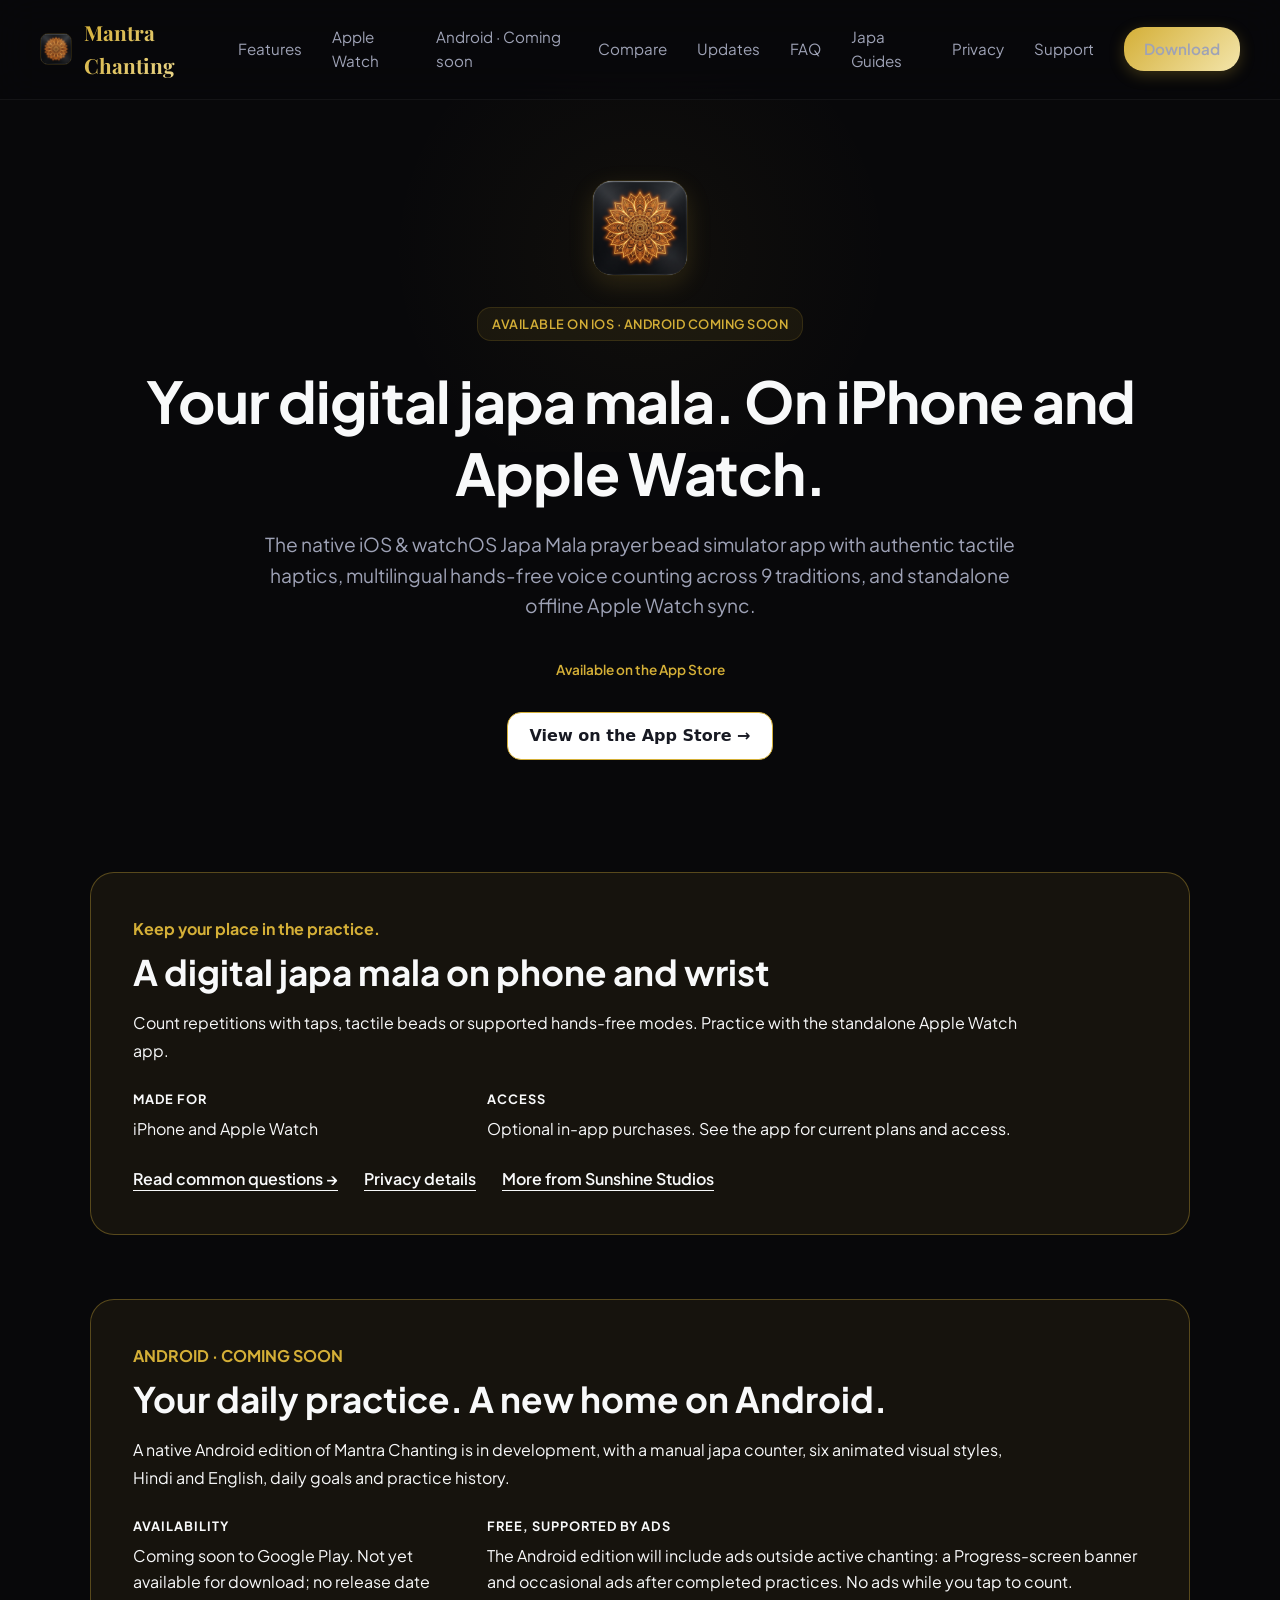
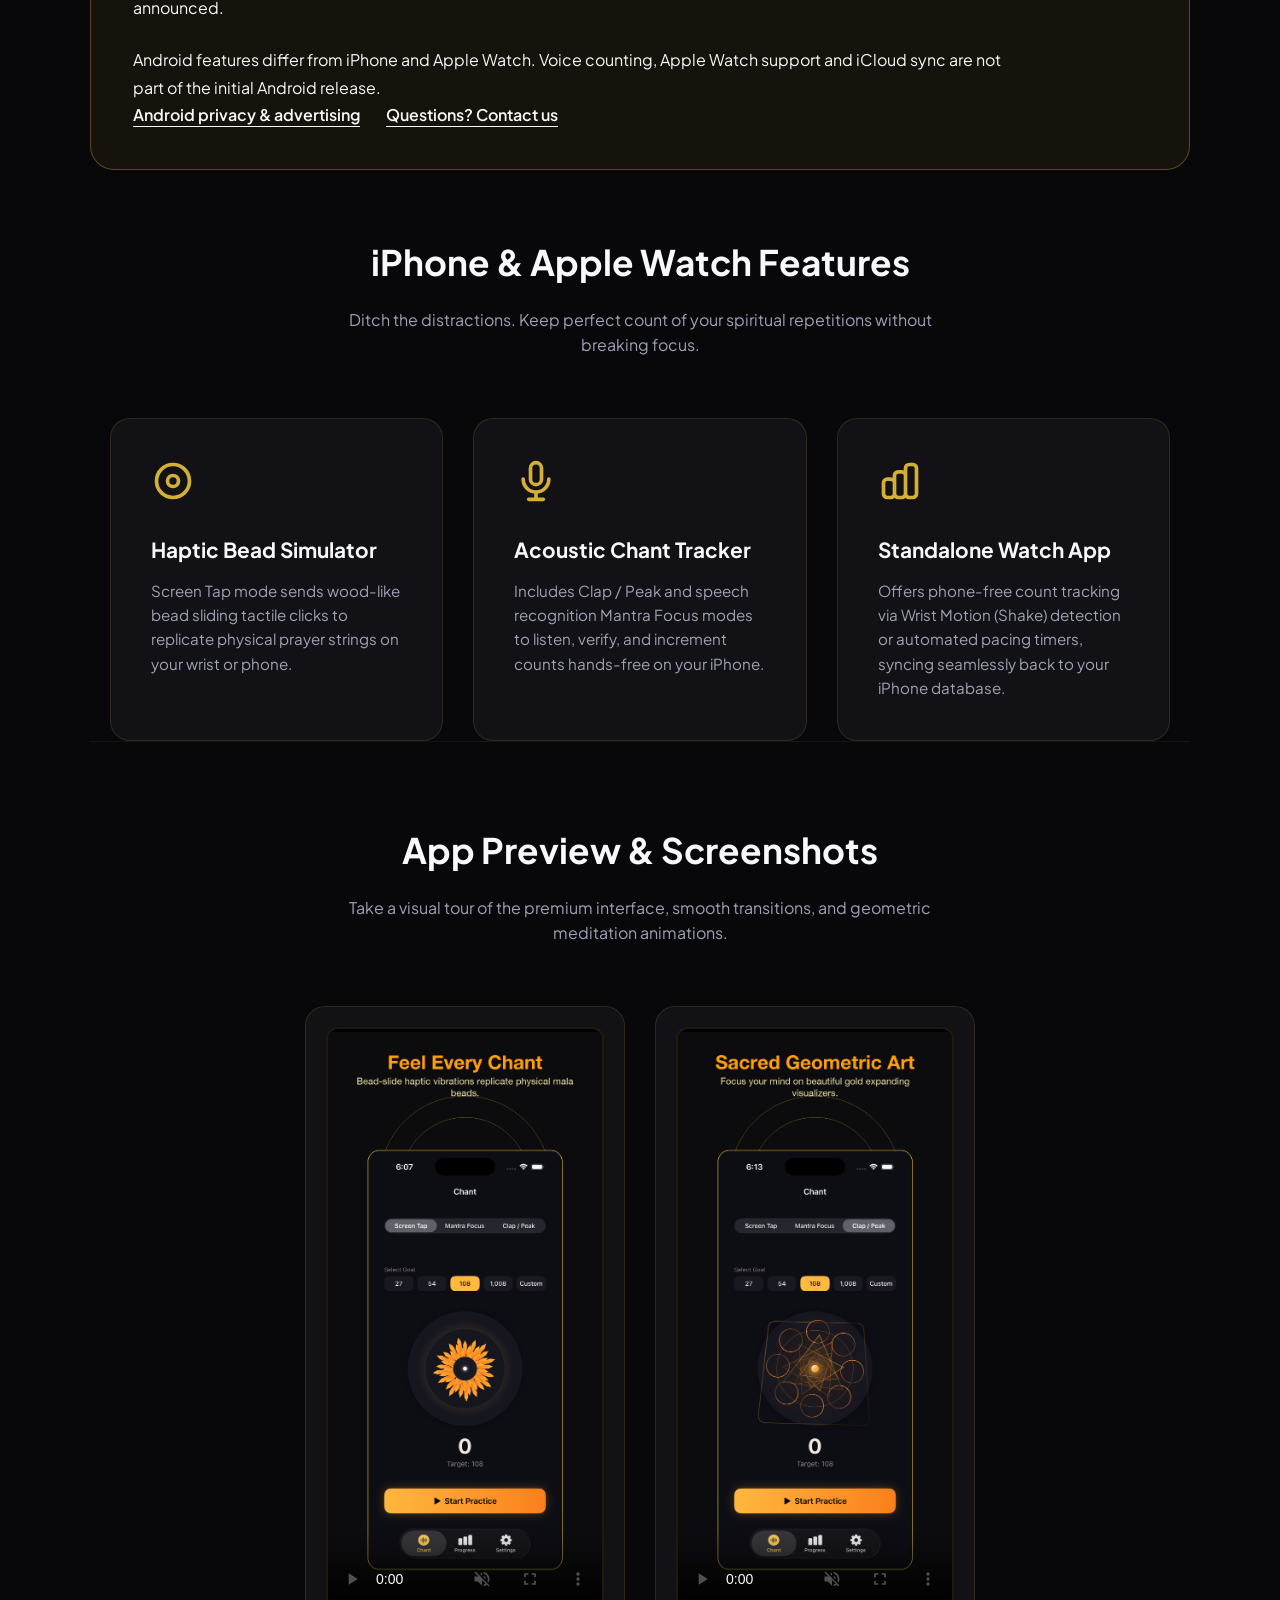
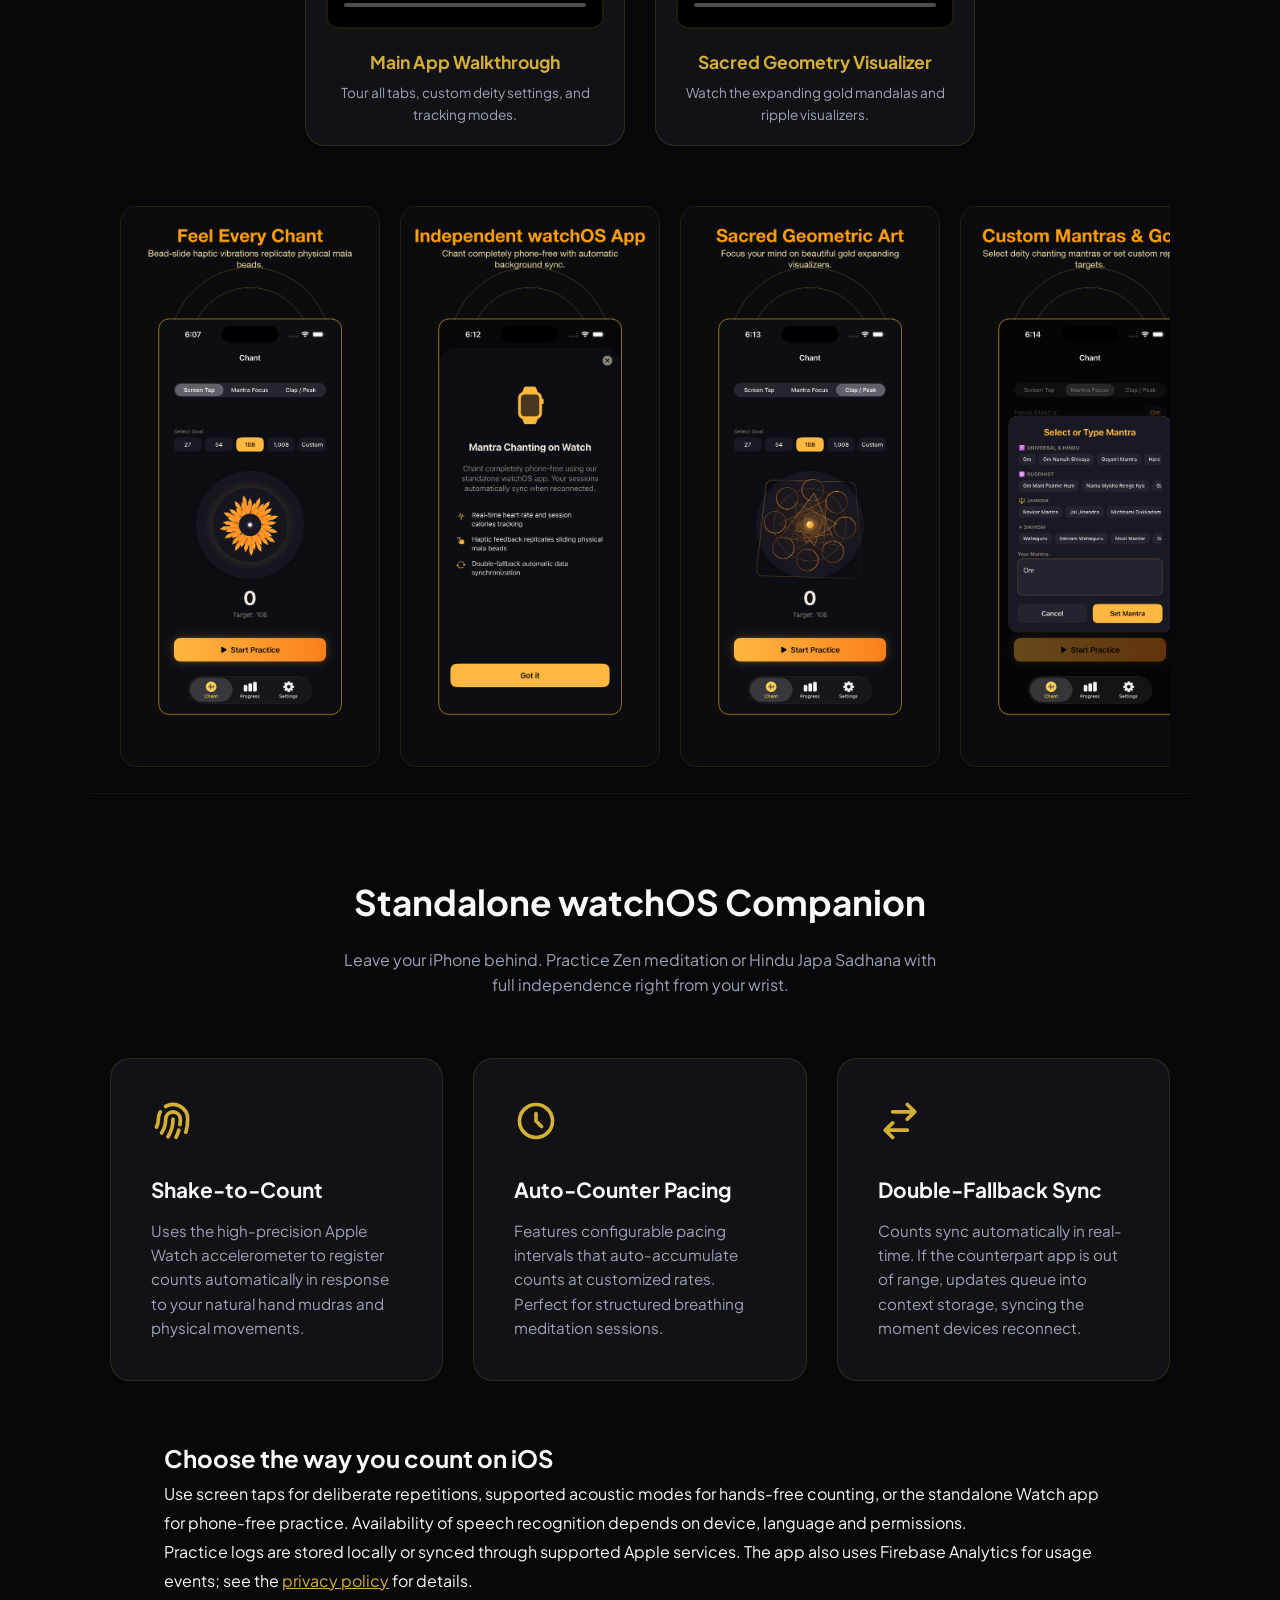
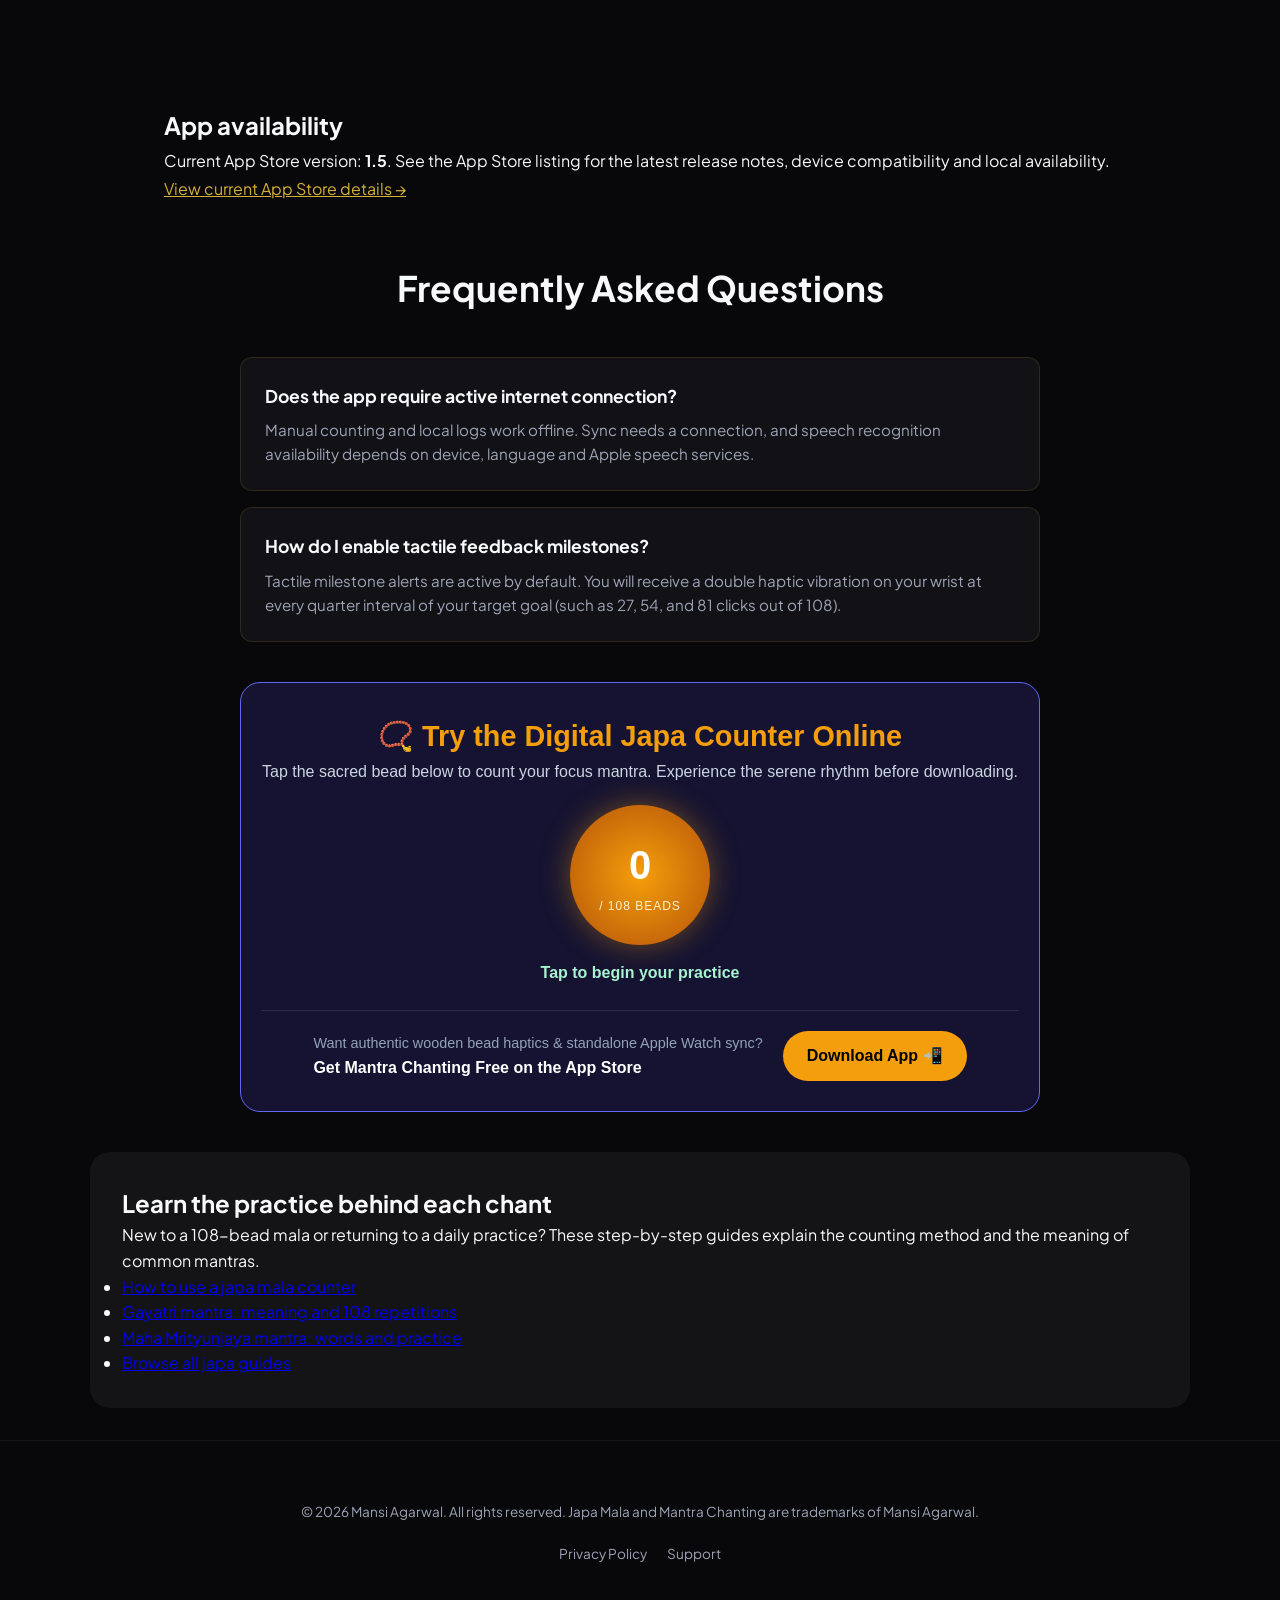
==== commit 40cf89ed: "Announce ad-supported Android edition as coming soon" ====
--- a/index.html
+++ b/index.html
@@ -8,7 +8,7 @@
 <meta content="app-id=6791468380" name="apple-itunes-app"/>
 <meta content="b6d16b6ae4ff59e33f4691bc04bf511b" name="p:domain_verify"/>
 <!-- Search Engine Optimization (SEO) -->
-<title>Mantra Chanting - Digital Japa Mala for iPhone &amp; Apple Watch</title>
+<title>Mantra Chanting — iPhone &amp; Apple Watch | Android Coming Soon</title>
 <meta content="Prevent losing track during meditation. Mantra Chanting: Japa Mala is a native, premium Apple Watch and iPhone digital prayer counter with bead-slide haptic feedback." name="description"/>
 <link href="https://themansigoel.github.io/mantra-chanting-web/" rel="canonical"/>
 <!-- Multi-locale Indexing Tags (GEO/SEO) -->
@@ -57,7 +57,7 @@
     "Sacred Glowing Mantra Focus Card: Radiant golden text and ambient sparkles for centered meditation",
     "Standalone Apple Watch App: Count phone-free with accelerometer shake triggers",
     "Liquid Zen Geometries: Breathe and focus with Mandala & Sunflower visuals",
-    "100% Privacy Focused: Zero third-party tracking, ads, or data collection"
+    "Platform-specific privacy information available in our privacy policy"
   ],
   "downloadUrl": "https://apps.apple.com/app/mantra-chanting-japa-mala/id6791468380",
   "author": {
@@ -101,6 +101,7 @@
 <details class="studio-menu" open=""><summary>Menu</summary><nav class="nav-links">
 <a href="#features">Features</a>
 <a href="#watch">Apple Watch</a>
+<a href="#android">Android · Coming soon</a>
 <a href="#comparison">Compare</a>
 <a href="#updates">Updates</a>
 <a href="#faq">FAQ</a>
@@ -119,7 +120,7 @@
 <div class="container">
 <img alt="Mantra Chanting App Icon" decoding="async" height="1024" loading="eager" src="assets/app_icon.png" style="width: 96px; height: 96px; border-radius: 20px; border: 1px solid var(--border-color); margin-bottom: 24px; box-shadow: 0 8px 24px rgba(212, 175, 55, 0.15);" width="1024"/>
 <br/>
-<span class="badge">Version 1.5 Out Now</span>
+<span class="badge">Available on iOS · Android coming soon</span>
 <h1 class="hero-title">Your digital japa mala. On iPhone and Apple Watch.</h1>
 <p class="hero-subtitle">The native iOS &amp; watchOS Japa Mala prayer bead simulator app with authentic tactile haptics, multilingual hands-free voice counting across 9 traditions, and standalone offline Apple Watch sync.</p>
 <div style="margin-bottom: 30px;">
@@ -128,9 +129,17 @@
 <a class="download-badge studio-store-link" href="https://apps.apple.com/app/mantra-chanting-japa-mala/id6791468380" rel="noopener" target="_blank">View on the App Store →</a>
 </div>
 </section><section aria-labelledby="app-summary-title" class="studio-app-summary"><p class="studio-eyebrow">Keep your place in the practice.</p><h2 id="app-summary-title">A digital japa mala on phone and wrist</h2><p>Count repetitions with taps, tactile beads or supported hands-free modes. Practice with the standalone Apple Watch app.</p><dl><div><dt>Made for</dt><dd>iPhone and Apple Watch</dd></div><div><dt>Access</dt><dd>Optional in-app purchases. See the app for current plans and access.</dd></div></dl><div class="studio-summary-links"><a href="index.html#faq">Read common questions <span aria-hidden="true">→</span></a><a href="privacy.html">Privacy details</a><a href="https://themansigoel.github.io/">More from Sunshine Studios</a></div></section>
+<section aria-labelledby="android-title" class="studio-app-summary android-coming-soon" id="android">
+<p class="studio-eyebrow">ANDROID · COMING SOON</p>
+<h2 id="android-title">Your daily practice. A new home on Android.</h2>
+<p>A native Android edition of Mantra Chanting is in development, with a manual japa counter, six animated visual styles, Hindi and English, daily goals and practice history.</p>
+<dl><div><dt>Availability</dt><dd>Coming soon to Google Play. Not yet available for download; no release date announced.</dd></div><div><dt>Free, supported by ads</dt><dd>The Android edition will include ads outside active chanting: a Progress-screen banner and occasional ads after completed practices. No ads while you tap to count.</dd></div></dl>
+<p>Android features differ from iPhone and Apple Watch. Voice counting, Apple Watch support and iCloud sync are not part of the initial Android release.</p>
+<div class="studio-summary-links"><a href="privacy.html#android">Android privacy &amp; advertising</a><a href="contact.html">Questions? Contact us</a></div>
+</section>
 <!-- Features Section -->
 <section class="container" id="features">
-<h2 class="section-title">Mindful Features</h2>
+<h2 class="section-title">iPhone &amp; Apple Watch Features</h2>
 <p class="section-subtitle">Ditch the distractions. Keep perfect count of your spiritual repetitions without breaking focus.</p>
 <div class="feature-grid">
 <div class="feature-card">
@@ -238,7 +247,7 @@
 </div>
 </div>
 </section>
-<section class="container" id="comparison"><div class="studio-release"><h2>Choose the way you count</h2><p>Use screen taps for deliberate repetitions, supported acoustic modes for hands-free counting, or the standalone Watch app for phone-free practice. Availability of speech recognition depends on device, language and permissions.</p><p>Practice logs are stored locally or synced through supported Apple services. The app also uses Firebase Analytics for usage events; see the <a href="privacy.html">privacy policy</a> for details.</p></div></section>
+<section class="container" id="comparison"><div class="studio-release"><h2>Choose the way you count on iOS</h2><p>Use screen taps for deliberate repetitions, supported acoustic modes for hands-free counting, or the standalone Watch app for phone-free practice. Availability of speech recognition depends on device, language and permissions.</p><p>Practice logs are stored locally or synced through supported Apple services. The app also uses Firebase Analytics for usage events; see the <a href="privacy.html">privacy policy</a> for details.</p></div></section>
 <!-- Version History / Updates Section -->
 <section class="container" id="updates" style="margin-top: 60px;"><div class="studio-release"><h2>App availability</h2><p>Current App Store version: <strong>1.5</strong>. See the App Store listing for the latest release notes, device compatibility and local availability.</p><a href="https://apps.apple.com/app/id6791468380">View current App Store details →</a></div></section>
 <!-- FAQ Section -->
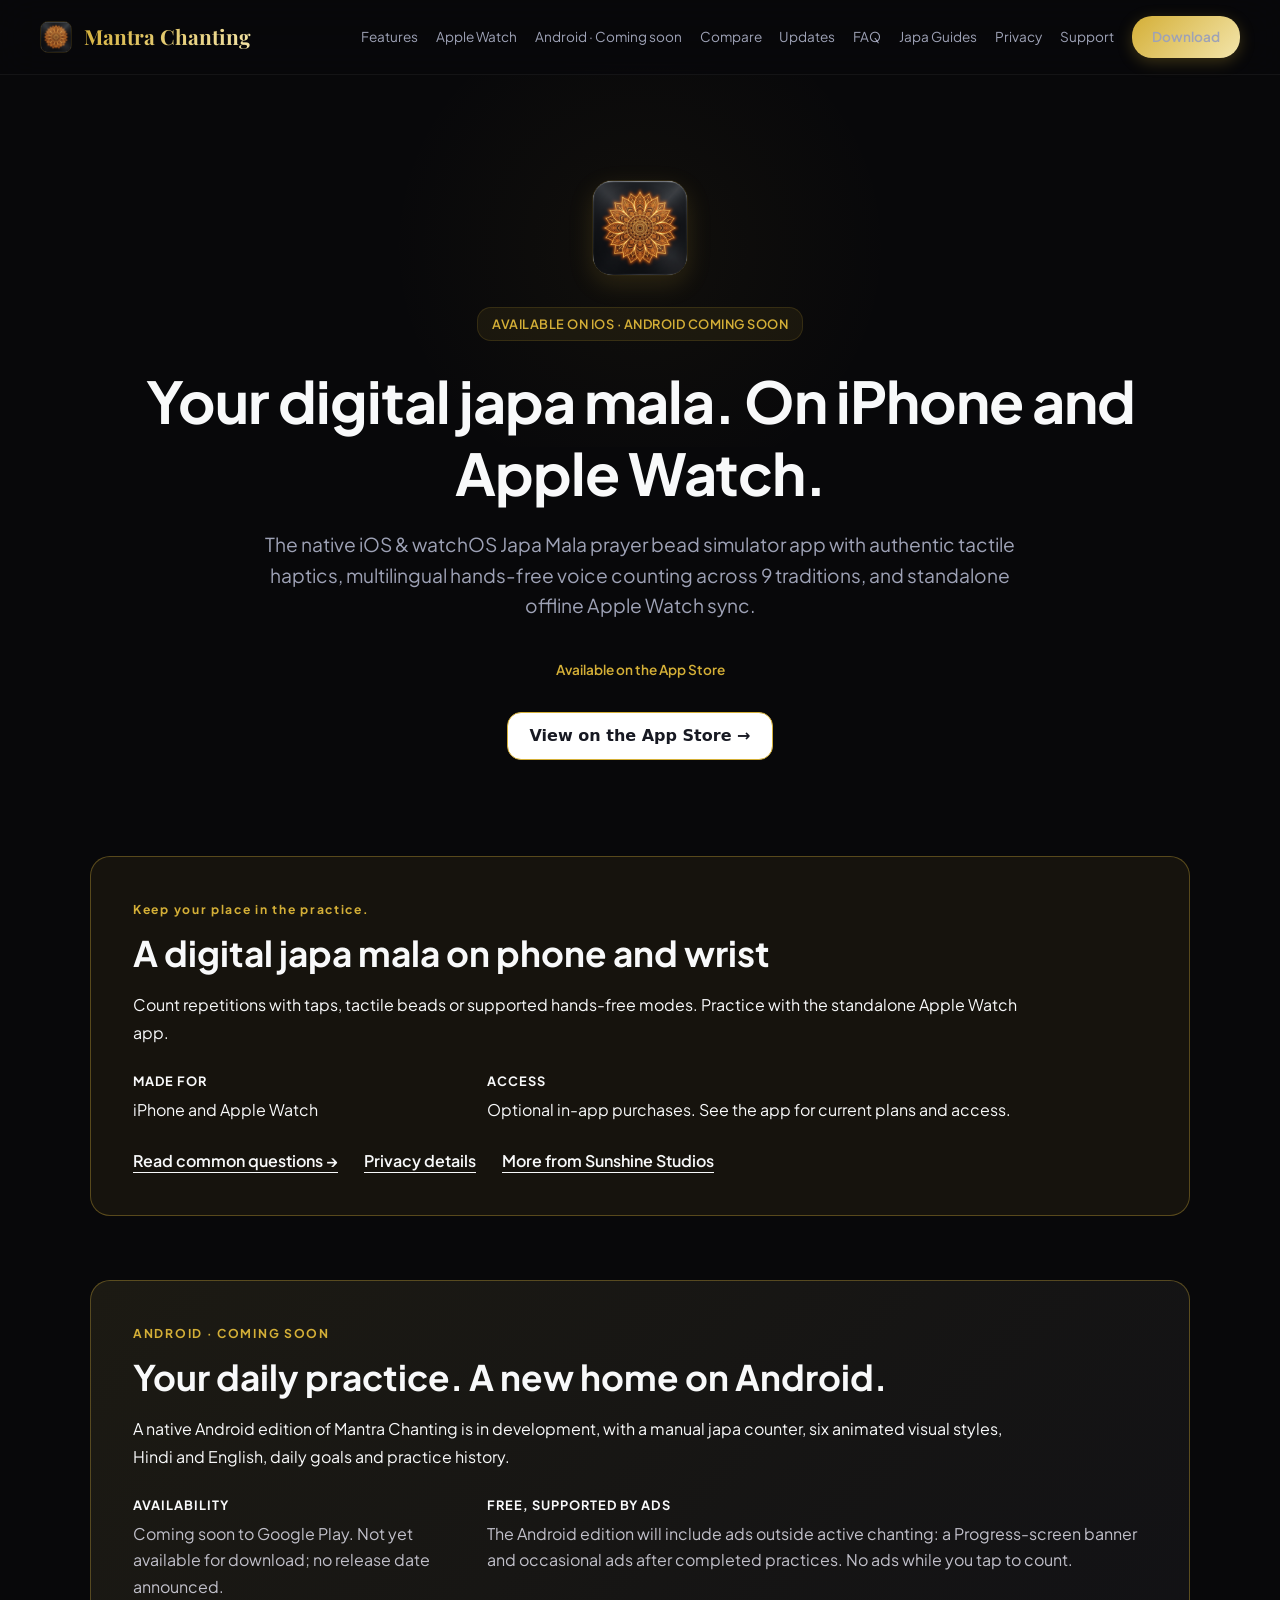
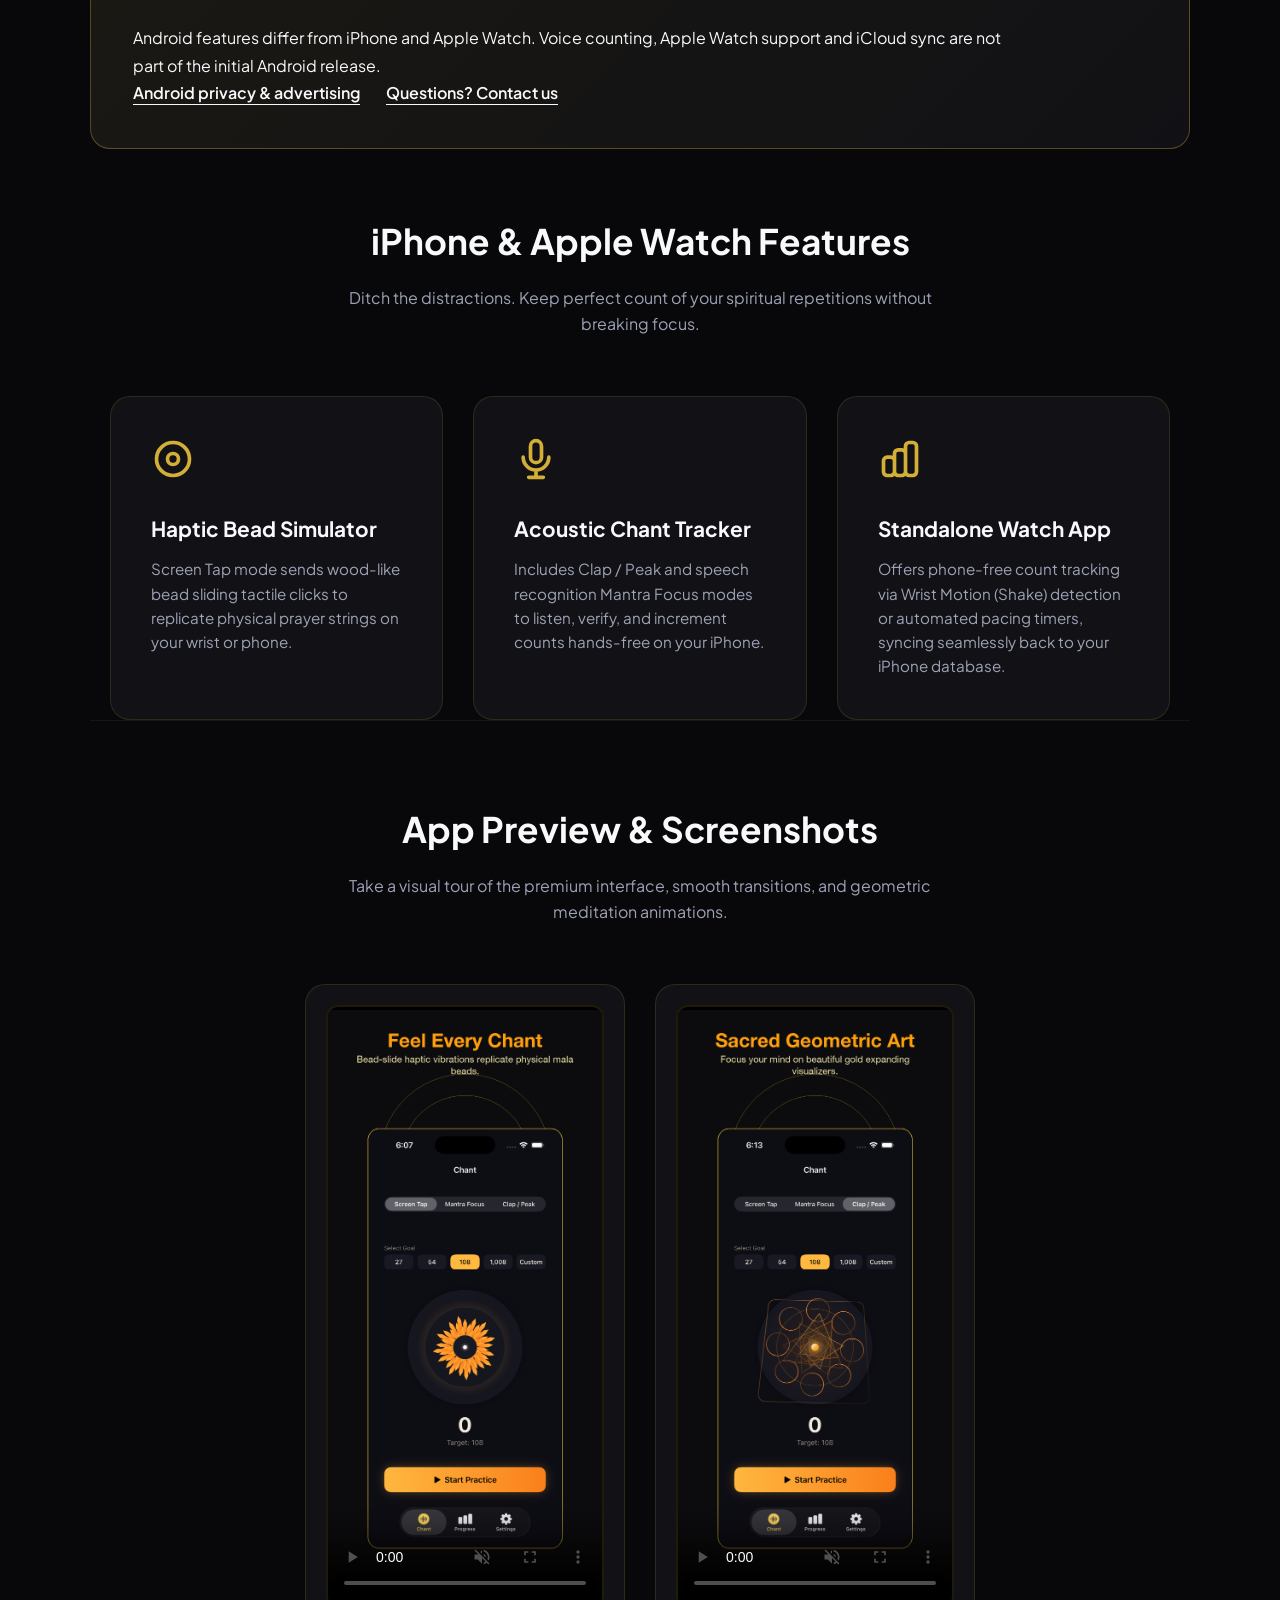
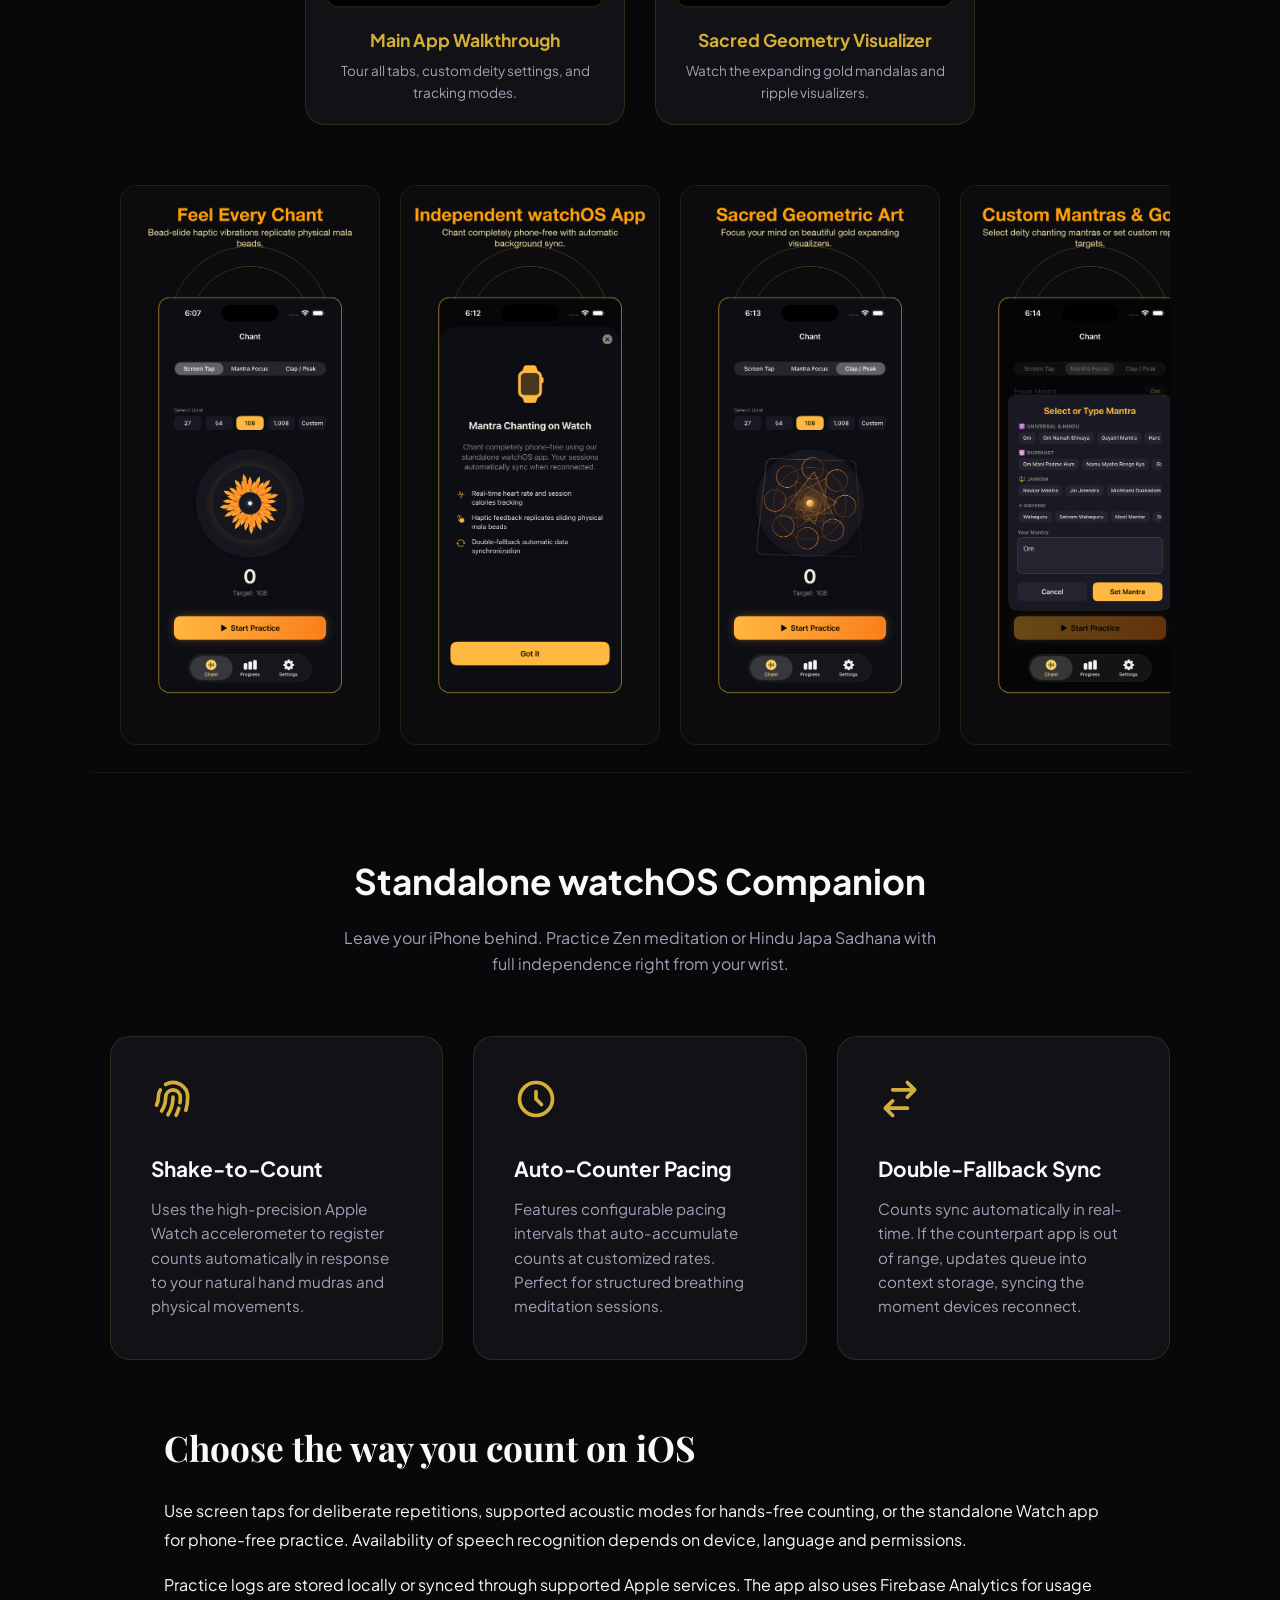
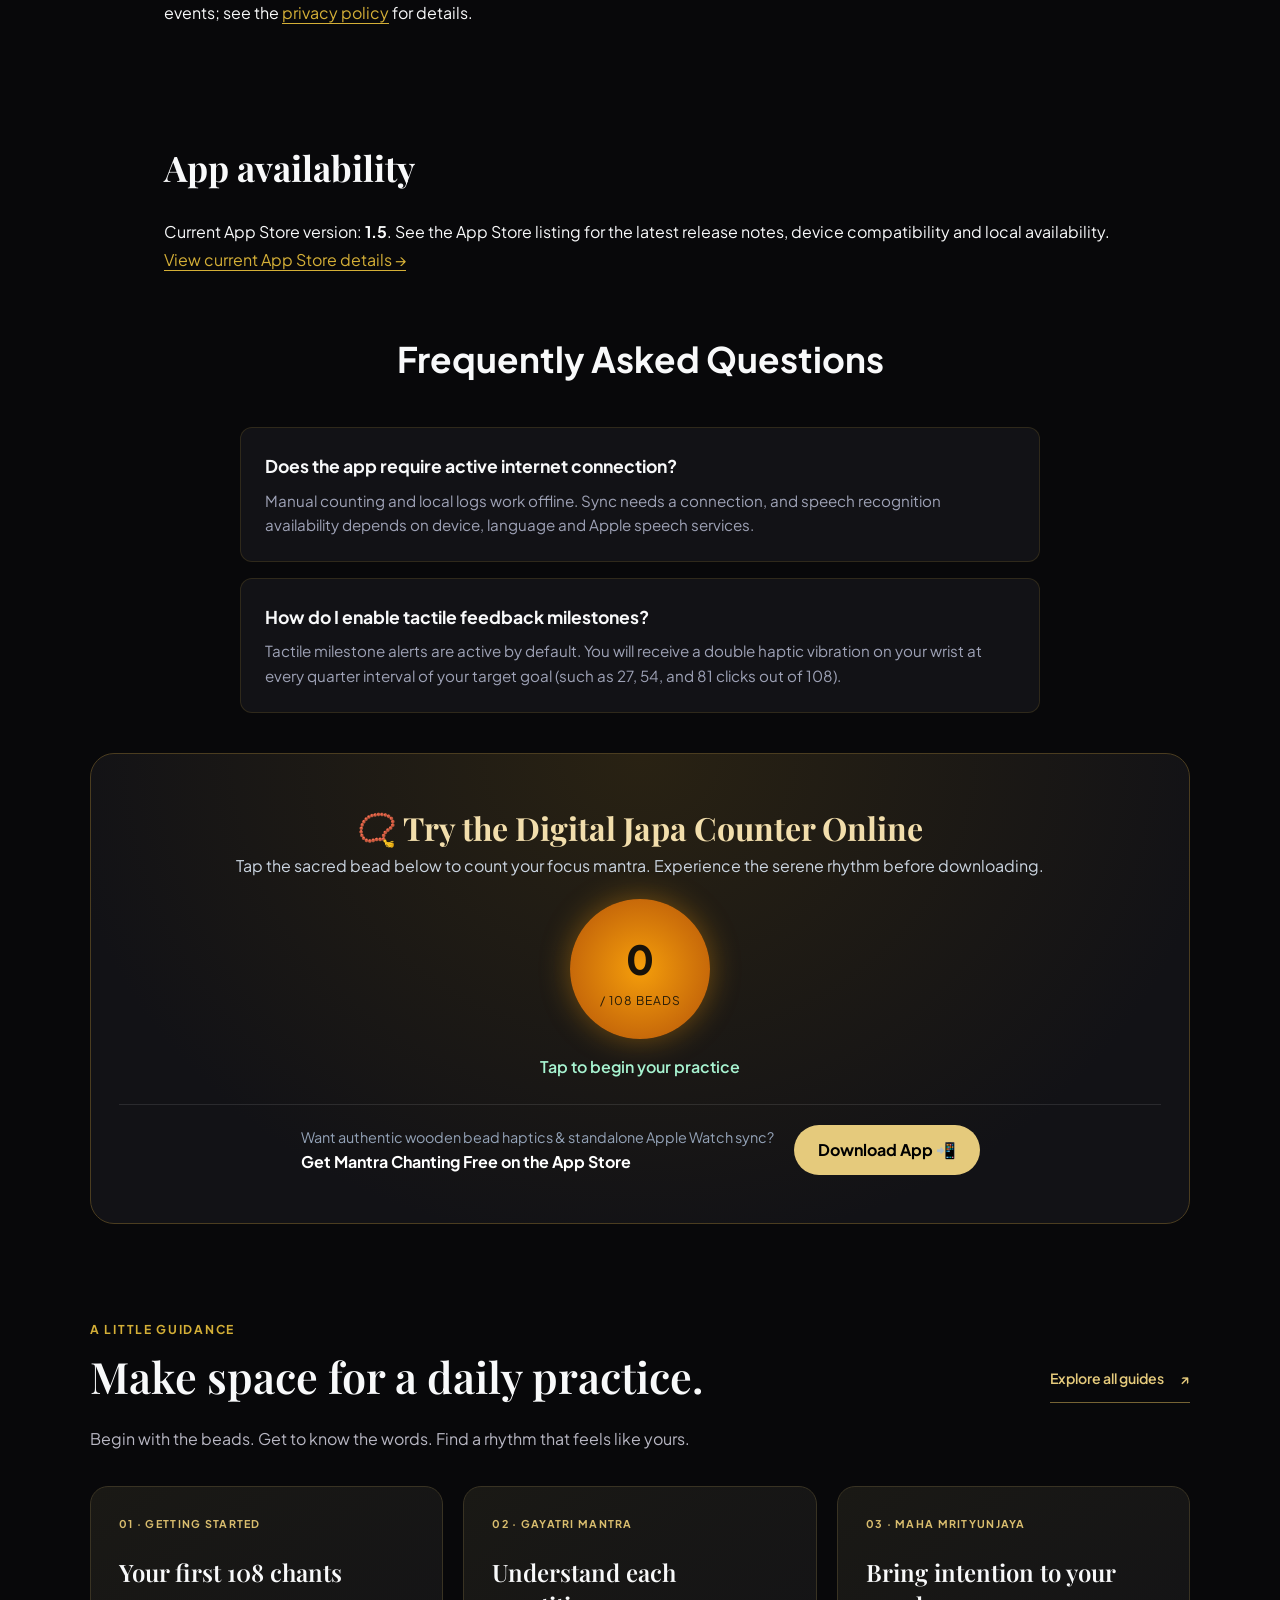
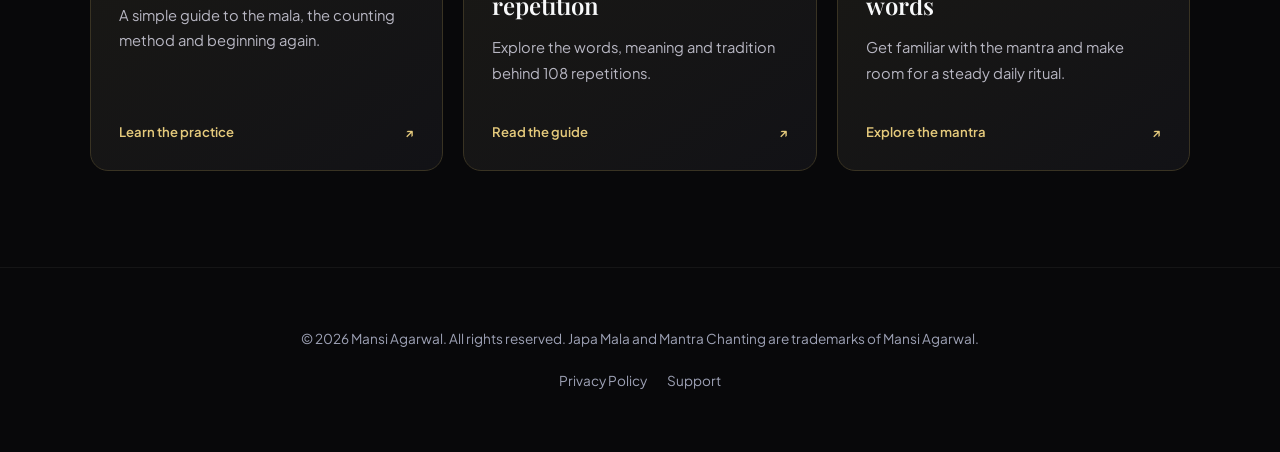
==== commit 0afa6130: "Polish guide cards, mobile navigation and accessible practice demo" ====
--- a/index.html
+++ b/index.html
@@ -89,7 +89,7 @@
     }
   ]
 }</script>
-<meta content="Mantra Chanting - Digital Japa Mala for iPhone &amp; Apple Watch" name="twitter:title"/><link href="site-polish.css" rel="stylesheet"/></head>
+<meta content="Mantra Chanting - Digital Japa Mala for iPhone &amp; Apple Watch" name="twitter:title"/><link href="site-polish.css?v=20261026" rel="stylesheet"/></head>
 <body><a class="studio-skip" href="#main-content">Skip to content</a>
 <!-- Header Navigation -->
 <header class="navbar">
@@ -265,14 +265,14 @@
 </div>
 </section>
 <!-- Interactive Web Japa Mala Micro-Demo -->
-<section id="interactive-demo" style="max-width: 800px; margin: 40px auto; padding: 30px 20px; background: rgba(30, 27, 75, 0.6); border: 1px solid #6366f1; border-radius: 20px; text-align: center; font-family: -apple-system, BlinkMacSystemFont, sans-serif;">
+<section id="interactive-demo" class="counter-demo" style="max-width: 800px; margin: 40px auto; padding: 30px 20px; background: rgba(30, 27, 75, 0.6); border: 1px solid #6366f1; border-radius: 20px; text-align: center; font-family: -apple-system, BlinkMacSystemFont, sans-serif;">
 <h2 style="color: #f59e0b; margin-top: 0; font-size: 1.8rem;">📿 Try the Digital Japa Counter Online</h2>
 <p style="color: #cbd5e1; margin-bottom: 20px;">Tap the sacred bead below to count your focus mantra. Experience the serene rhythm before downloading.</p>
-<div id="mala-bead" onclick="countBead()" style="width: 140px; height: 140px; margin: 0 auto; background: radial-gradient(circle, #f59e0b, #b45309); border-radius: 50%; box-shadow: 0 0 30px rgba(245, 158, 11, 0.4); display: flex; flex-direction: column; align-items: center; justify-content: center; cursor: pointer; user-select: none; transition: transform 0.1s;">
-<span id="bead-count" style="font-size: 2.5rem; font-weight: 800; color: #ffffff;">0</span>
-<span style="font-size: 0.75rem; color: #fef3c7; letter-spacing: 1px;">/ 108 BEADS</span>
-</div>
-<div id="mala-milestone" style="margin-top: 15px; font-weight: 600; color: #a7f3d0; min-height: 24px;">Tap to begin your practice</div>
+<button type="button" aria-label="Count one chant" id="mala-bead" onclick="countBead()" style="border: 0; font: inherit; width: 140px; height: 140px; margin: 0 auto; background: radial-gradient(circle, #f59e0b, #b45309); border-radius: 50%; box-shadow: 0 0 30px rgba(245, 158, 11, 0.4); display: flex; flex-direction: column; align-items: center; justify-content: center; cursor: pointer; user-select: none; transition: transform 0.1s;">
+<span id="bead-count" style="font-size: 2.5rem; font-weight: 800; color: #17120a;">0</span>
+<span style="font-size: 0.75rem; color: #241a08; letter-spacing: 1px;">/ 108 BEADS</span>
+</button>
+<div role="status" aria-live="polite" id="mala-milestone" style="margin-top: 15px; font-weight: 600; color: #a7f3d0; min-height: 24px;">Tap to begin your practice</div>
 <div style="margin-top: 25px; padding-top: 20px; border-top: 1px solid rgba(255,255,255,0.1); display: flex; justify-content: center; align-items: center; gap: 20px; flex-wrap: wrap;">
 <div style="text-align: left;">
 <div style="font-size: 0.9rem; color: #94a3b8;">Want authentic wooden bead haptics &amp; standalone Apple Watch sync?</div>
@@ -302,17 +302,15 @@
         }
     }
     </script>
+<section aria-labelledby="japa-guides-title" class="practice-guides" id="guides">
+<div class="guides-heading"><div><p class="studio-eyebrow">A LITTLE GUIDANCE</p><h2 id="japa-guides-title">Make space for a daily practice.</h2></div><a class="guides-browse" href="guides/">Explore all guides <span aria-hidden="true">↗</span></a></div>
+<p class="guides-intro">Begin with the beads. Get to know the words. Find a rhythm that feels like yours.</p>
+<div class="practice-guide-grid">
+<a class="practice-guide" href="guides/how-to-use-japa-mala-counter.html"><span class="guide-category">01 · GETTING STARTED</span><h3>Your first 108 chants</h3><p>A simple guide to the mala, the counting method and beginning again.</p><span class="guide-action">Learn the practice <span aria-hidden="true">↗</span></span></a>
+<a class="practice-guide" href="guides/gayatri-mantra-108-times.html"><span class="guide-category">02 · GAYATRI MANTRA</span><h3>Understand each repetition</h3><p>Explore the words, meaning and tradition behind 108 repetitions.</p><span class="guide-action">Read the guide <span aria-hidden="true">↗</span></span></a>
+<a class="practice-guide" href="guides/maha-mrityunjaya-mantra-benefits.html"><span class="guide-category">03 · MAHA MRITYUNJAYA</span><h3>Bring intention to your words</h3><p>Get familiar with the mantra and make room for a steady daily ritual.</p><span class="guide-action">Explore the mantra <span aria-hidden="true">↗</span></span></a>
+</div></section>
 </main>
-<section aria-labelledby="japa-guides-title" class="container" style="max-width: 1100px; margin: 2rem auto; padding: 2rem; border-radius: 20px; background: rgba(127,127,127,.1);">
-<h2 id="japa-guides-title">Learn the practice behind each chant</h2>
-<p>New to a 108-bead mala or returning to a daily practice? These step-by-step guides explain the counting method and the meaning of common mantras.</p>
-<ul>
-<li><a href="guides/how-to-use-japa-mala-counter.html">How to use a japa mala counter</a></li>
-<li><a href="guides/gayatri-mantra-108-times.html">Gayatri mantra: meaning and 108 repetitions</a></li>
-<li><a href="guides/maha-mrityunjaya-mantra-benefits.html">Maha Mrityunjaya mantra: words and practice</a></li>
-<li><a href="guides/">Browse all japa guides</a></li>
-</ul>
-</section>
 <!-- Footer -->
 <footer>
 <div class="container">
--- a/site-polish.css
+++ b/site-polish.css
@@ -3,3 +3,8 @@
 
 .studio-store-link{display:inline-flex!important;align-items:center;justify-content:center;gap:10px;min-height:48px;padding:12px 22px!important;border:1px solid var(--studio-accent)!important;border-radius:14px;background:#fff!important;color:#171922!important;font:700 1rem/1.4 system-ui,sans-serif;text-decoration:none!important}.studio-menu{display:contents}.studio-menu>summary{display:none}.hero [class*="animate"],.hero h1,.hero p,.hero-content,.hero-visual,.hero-badge,.hero-title,.hero-description,.hero-buttons,.hero-stats{opacity:1!important;animation:none!important}.hero-bg-glow{max-width:95vw;pointer-events:none}.ambient-glow-sun,.ambient-glow-moon{max-width:90vw;left:auto!important;right:0!important;pointer-events:none}
 @media(max-width:700px){.studio-menu{display:block;width:100%;margin-top:8px}.studio-menu>summary{display:block;list-style:none;padding:10px 16px;border:1px solid currentColor;border-radius:12px;width:max-content;margin-left:auto;font-weight:700;min-height:44px}.studio-menu>summary::-webkit-details-marker{display:none}.studio-menu[open] .nav-links,.studio-menu[open] .nav-menu{display:flex!important;flex-wrap:wrap;justify-content:flex-start;gap:12px 20px;padding:20px 0;width:100%}.studio-menu:not([open]) .nav-links,.studio-menu:not([open]) .nav-menu{display:none!important}.hero h1,.hero-section h1{font-size:clamp(2rem,8.5vw,2.6rem)!important;line-height:1.12!important}.hero-section{padding-top:48px!important}.studio-menu a{padding:6px 0}.bento-grid,.features-grid{grid-template-columns:minmax(0,1fr)!important}.bento-card,.bento-card.span-2,.feature-card{grid-column:auto!important;min-width:0!important}.hero-bg-glow{left:0!important;right:0!important;transform:none!important}.hero{overflow:clip}.hero-visual{min-width:0}}
+
+/* Mantra website review: consistent gold links, editorial guides and quiet demo. */
+body{color-scheme:dark}a{color:#e5ca7c;text-underline-offset:4px}a:hover{color:#fff0bc}p{overflow-wrap:break-word}.nav-container{gap:24px}.nav-links{gap:clamp(10px,1.4vw,22px);flex-wrap:wrap;justify-content:flex-end}.nav-links a{font-size:.85rem}.nav-brand{white-space:nowrap}.hero-section{padding-bottom:64px}.studio-app-summary{border-radius:20px}.studio-app-summary p+p{margin-top:16px}.android-coming-soon{background:linear-gradient(135deg,#1c1a13,#111115)}.android-coming-soon dd{color:#c1c0ca}.studio-eyebrow{font-size:.76rem;letter-spacing:.14em;margin-bottom:12px}.studio-release h2{font-family:'Playfair Display',Georgia,serif;font-size:clamp(1.6rem,3vw,2.2rem);margin-bottom:18px}.studio-release p+p{margin-top:16px}.practice-guides{max-width:1100px;width:calc(100% - 48px);margin:96px auto;padding:0}.guides-heading{display:flex;align-items:end;justify-content:space-between;gap:24px}.guides-heading h2{font-family:'Playfair Display',Georgia,serif;font-size:clamp(1.9rem,3.6vw,2.7rem);font-weight:600;line-height:1.2;max-width:650px}.guides-browse{display:inline-flex;gap:16px;align-items:center;white-space:nowrap;min-height:48px;font-size:.88rem;font-weight:600;text-decoration:none;border-bottom:1px solid #766334}.guides-intro{color:#b8b7c3;max-width:620px;margin:22px 0 32px;line-height:1.8}.practice-guide-grid{display:grid;grid-template-columns:repeat(3,minmax(0,1fr));gap:20px}.practice-guide{display:flex;flex-direction:column;align-items:start;min-width:0;min-height:285px;padding:28px;background:linear-gradient(145deg,#1a1915,#121216);border:1px solid #393323;border-radius:18px;text-decoration:none;color:#f8f9fa;transition:border-color .2s,transform .2s}.practice-guide:hover{border-color:#c9a74b;transform:translateY(-4px);color:#fff}.guide-category{font-size:.67rem;letter-spacing:.12em;color:#d9bd6e;font-weight:700}.practice-guide h3{font-family:'Playfair Display',Georgia,serif;font-size:1.5rem;line-height:1.35;margin:24px 0 14px;font-weight:600}.practice-guide p{color:#b8b7c3;font-size:.92rem;line-height:1.75;margin-bottom:28px}.guide-action{display:flex;width:100%;align-items:center;justify-content:space-between;gap:12px;margin-top:auto;color:#e5ca7c;font-size:.82rem;font-weight:600}.counter-demo{width:calc(100% - 48px)!important;max-width:1100px!important;padding:48px 28px!important;background:radial-gradient(ellipse at top,#292213,#121216 75%)!important;border:1px solid #4b3d20!important;border-radius:24px!important;font-family:inherit!important}.counter-demo h2{font-family:'Playfair Display',Georgia,serif;color:#f2deac!important;font-size:clamp(1.5rem,3vw,2rem)!important}.counter-demo a{background:#e5ca7c!important}.counter-demo #mala-bead{flex-shrink:0}.legal-content ul{padding-left:24px;margin:20px 0}.legal-content a{color:#e5ca7c}.guides-container .guide-card a{color:#e5ca7c!important}.guides-container .guide-card h2{line-height:1.4}.guides-container .guide-card p{margin:16px 0}.guides-container .app-cta-banner{background:#1c1912;border-color:#514225}
+@media(max-width:1000px){.navbar{padding:16px 24px}.nav-container{flex-wrap:wrap}.nav-links{justify-content:flex-start}.hero-section{padding-top:180px}.practice-guide-grid{gap:14px}.practice-guide{padding:22px}}
+@media(max-width:700px){.guides-heading{align-items:start;flex-direction:column;gap:18px}.practice-guides{width:calc(100% - 40px);margin:64px auto}.practice-guide-grid{grid-template-columns:1fr;gap:16px}.practice-guide{min-height:0;padding:26px}.practice-guide h3{margin-top:18px}.guide-action{padding-top:8px}.guides-intro{margin:20px 0 26px}.counter-demo{width:calc(100% - 40px)!important;padding:32px 20px!important}.navbar{padding:14px 20px}.hero-section{padding-top:40px}.nav-brand{font-size:1.15rem}.studio-app-summary{margin-bottom:48px}}
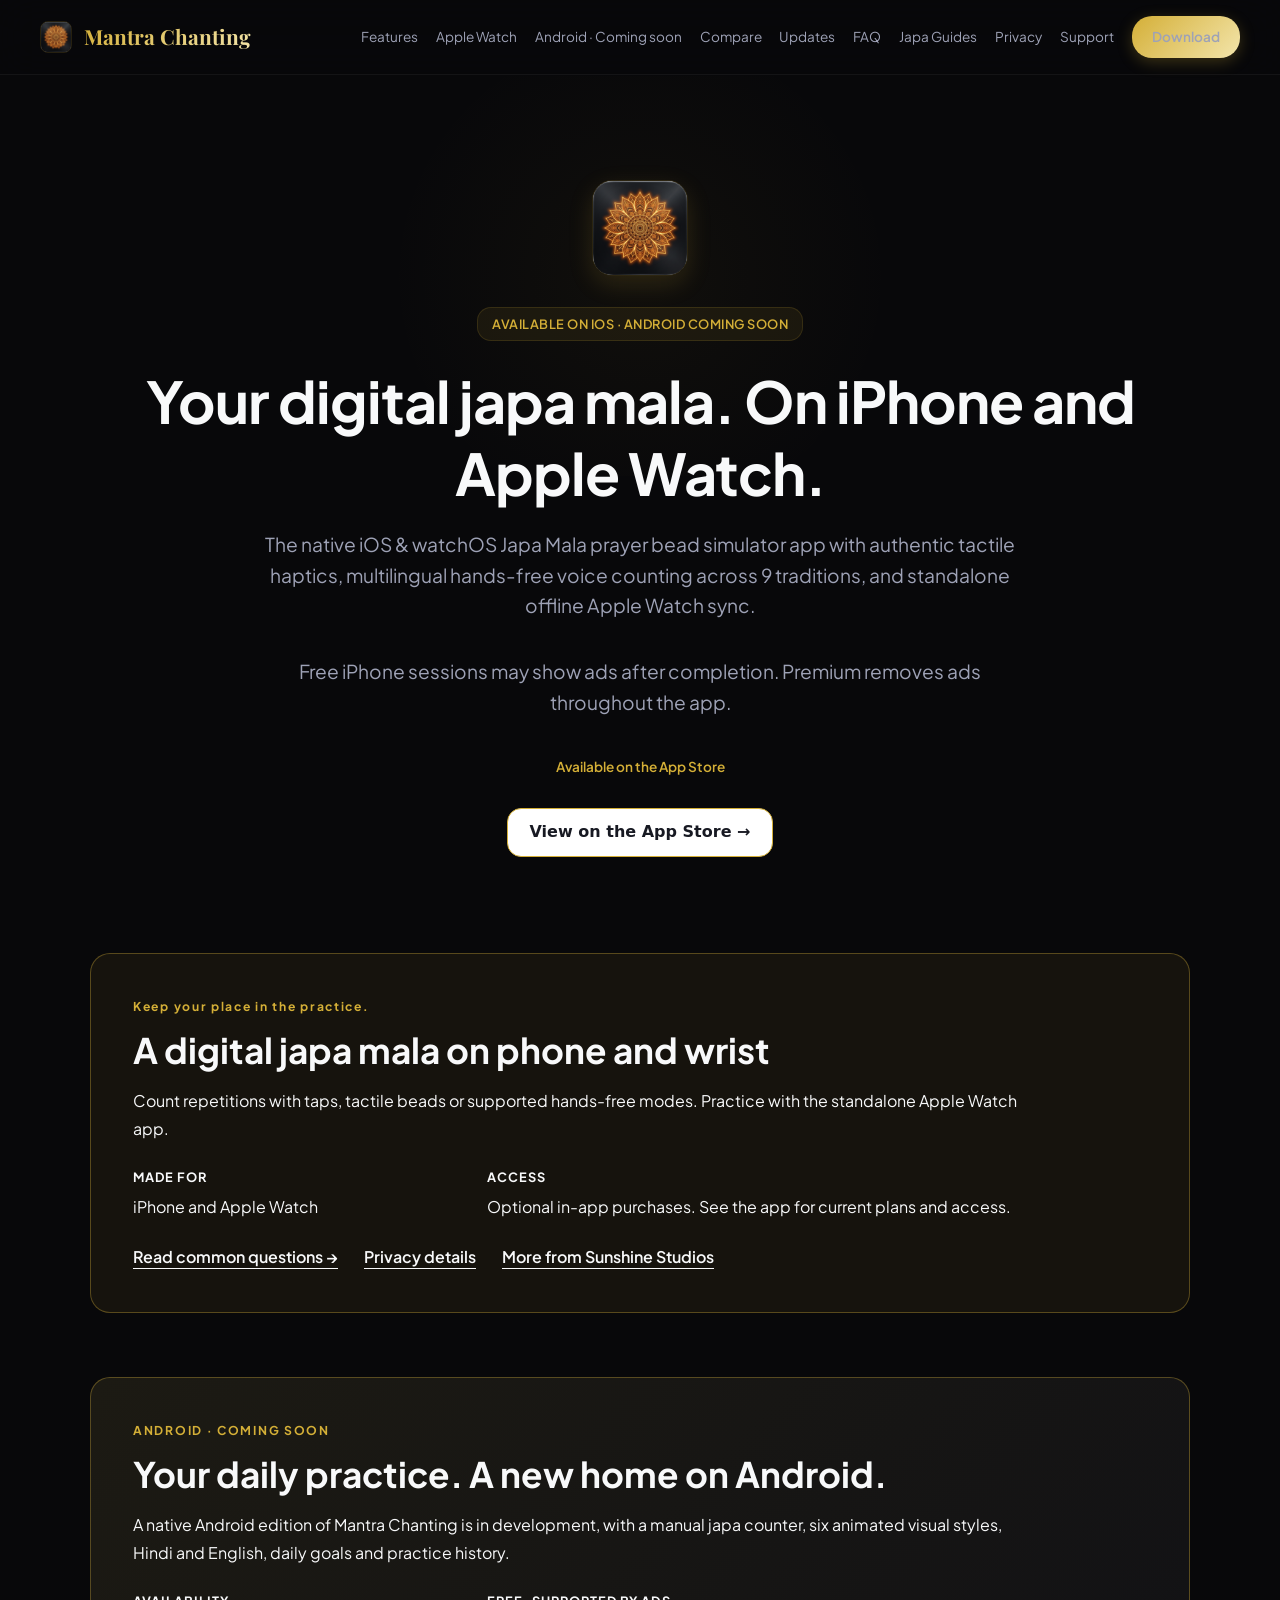
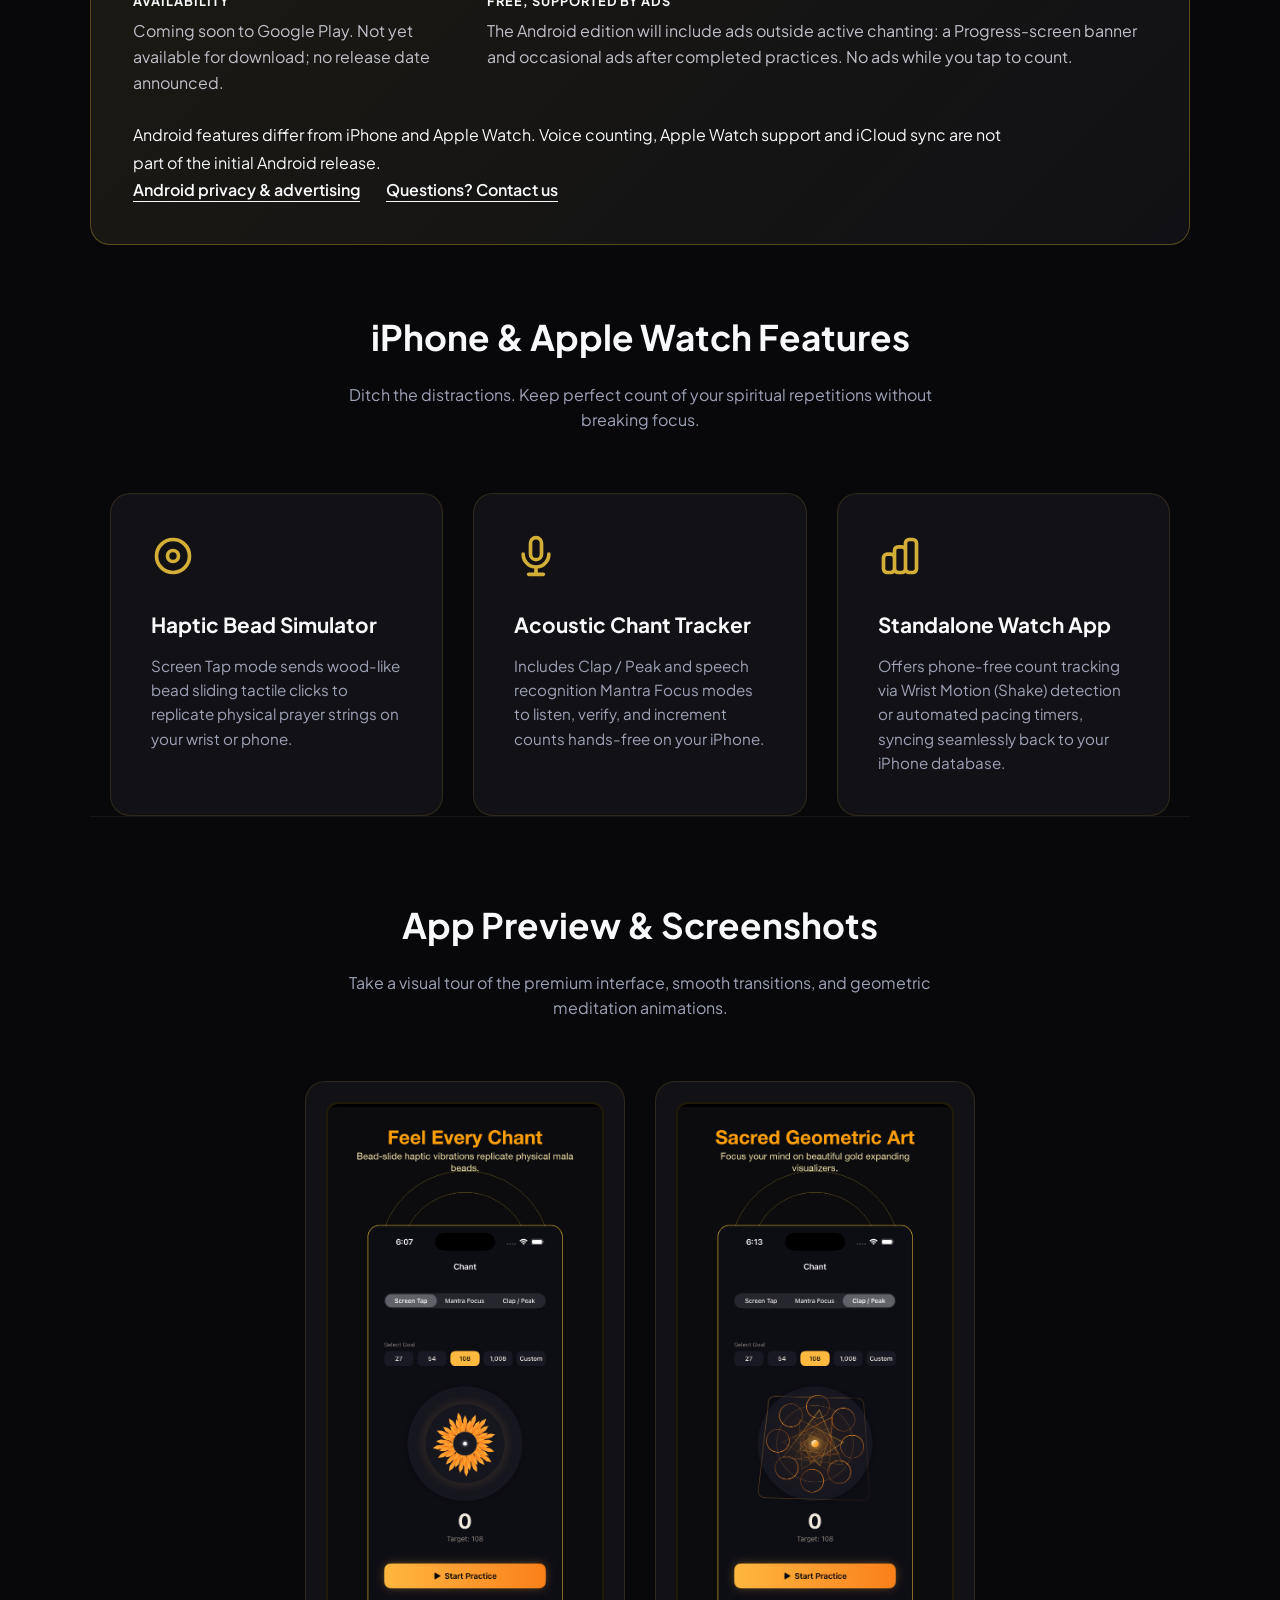
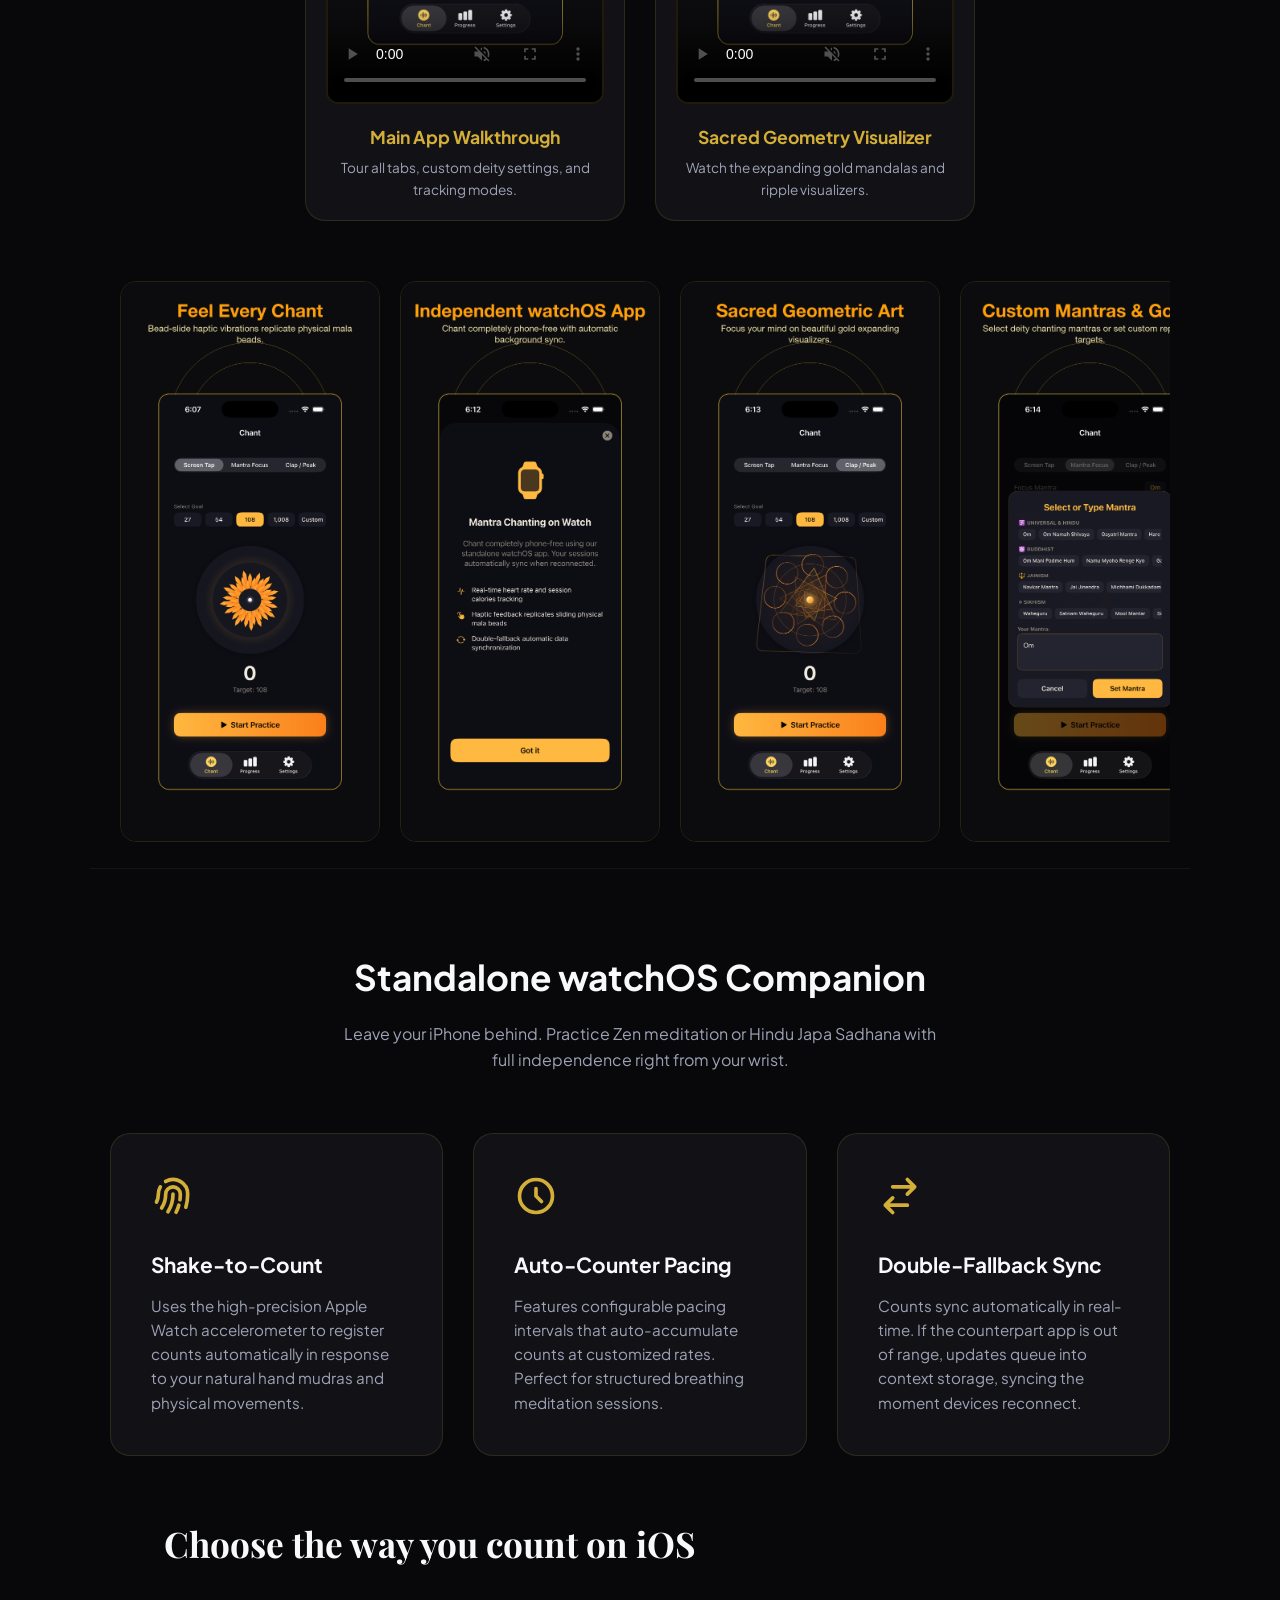
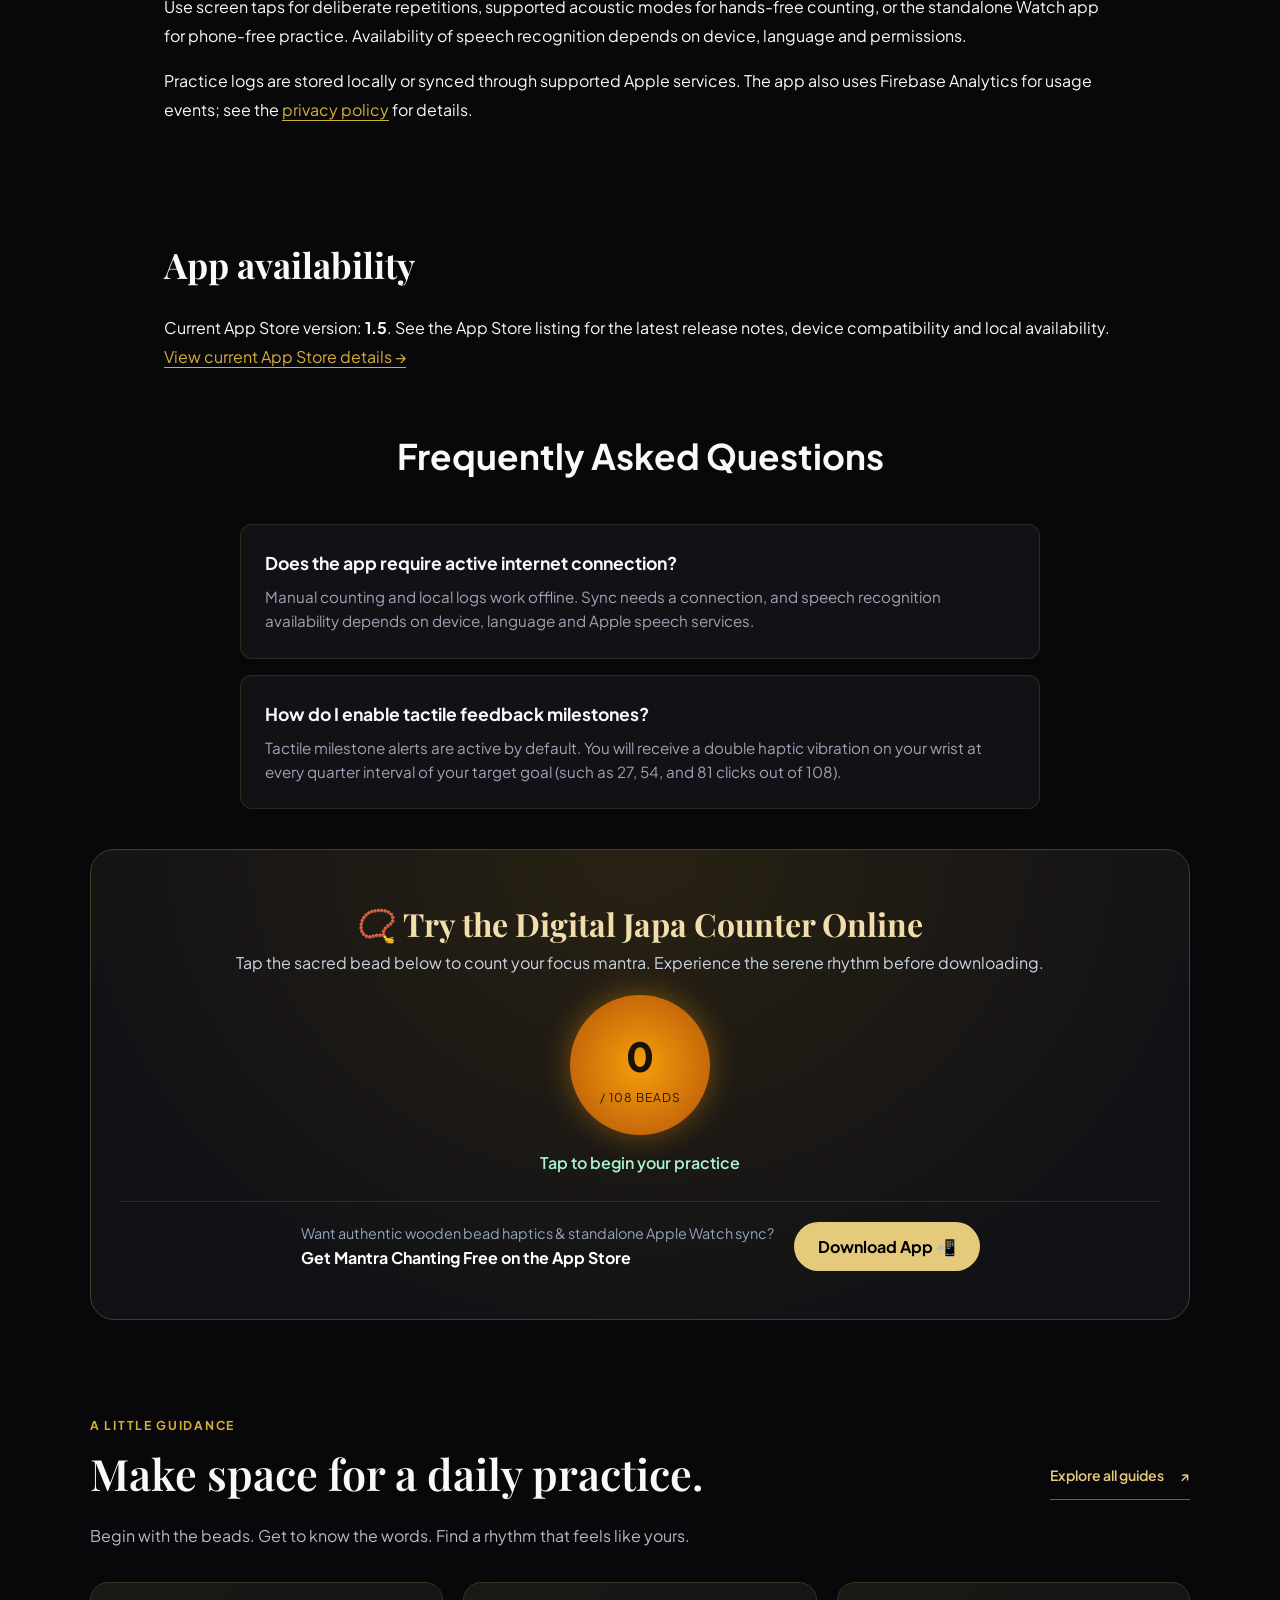
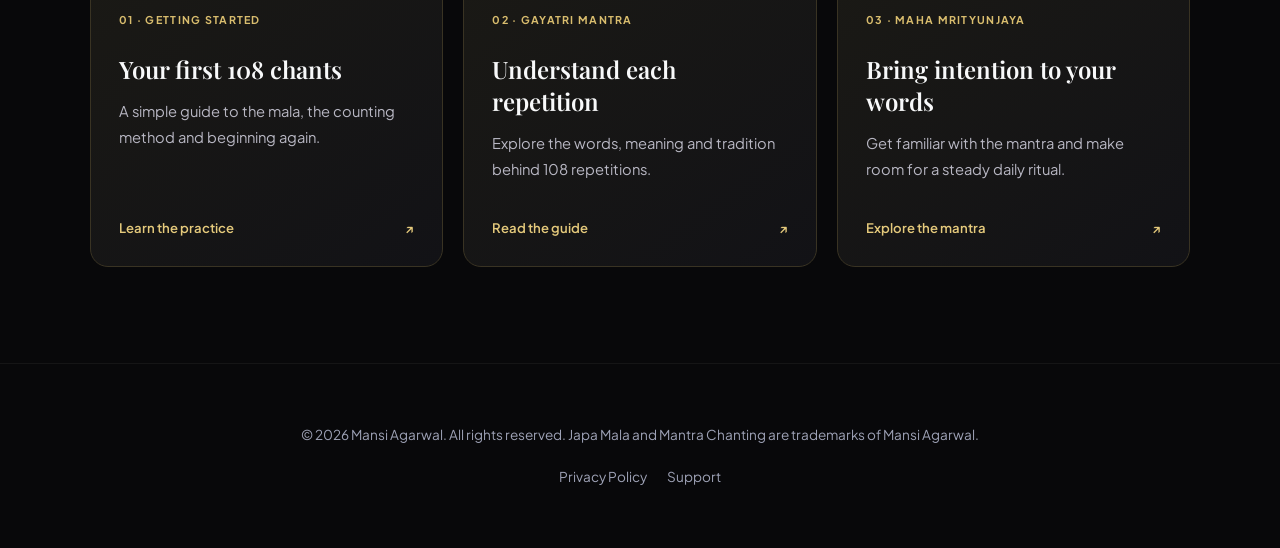
==== commit fe73194c: "Clarify free-tier ads and Premium benefits across marketing" ====
--- a/index.html
+++ b/index.html
@@ -123,6 +123,7 @@
 <span class="badge">Available on iOS · Android coming soon</span>
 <h1 class="hero-title">Your digital japa mala. On iPhone and Apple Watch.</h1>
 <p class="hero-subtitle">The native iOS &amp; watchOS Japa Mala prayer bead simulator app with authentic tactile haptics, multilingual hands-free voice counting across 9 traditions, and standalone offline Apple Watch sync.</p>
+                <p class="hero-subtitle">Free iPhone sessions may show ads after completion. Premium removes ads throughout the app.</p>
 <div style="margin-bottom: 30px;">
 <span class="rating-badge">Available on the App Store</span>
 </div>
@@ -209,9 +210,6 @@
 </div>
 <div class="screenshot-item" style="width: 260px;">
 <img alt="Sound &amp; Vocal Counting Screen" decoding="async" height="2778" loading="lazy" src="assets/screenshots/06_sound_vocal_counting.png" style="width: 100%; border-radius: 16px; border: 1px solid var(--border-color);" width="1284"/>
-</div>
-<div class="screenshot-item" style="width: 260px;">
-<img alt="Offline Privacy Screen" decoding="async" height="2778" loading="lazy" src="assets/screenshots/07_offline_privacy.png" style="width: 100%; border-radius: 16px; border: 1px solid var(--border-color);" width="1284"/>
 </div>
 <div class="screenshot-item" style="width: 260px;">
 <img alt="Progress Insights Screen" decoding="async" height="2778" loading="lazy" src="assets/screenshots/08_progress_insights.png" style="width: 100%; border-radius: 16px; border: 1px solid var(--border-color);" width="1284"/>
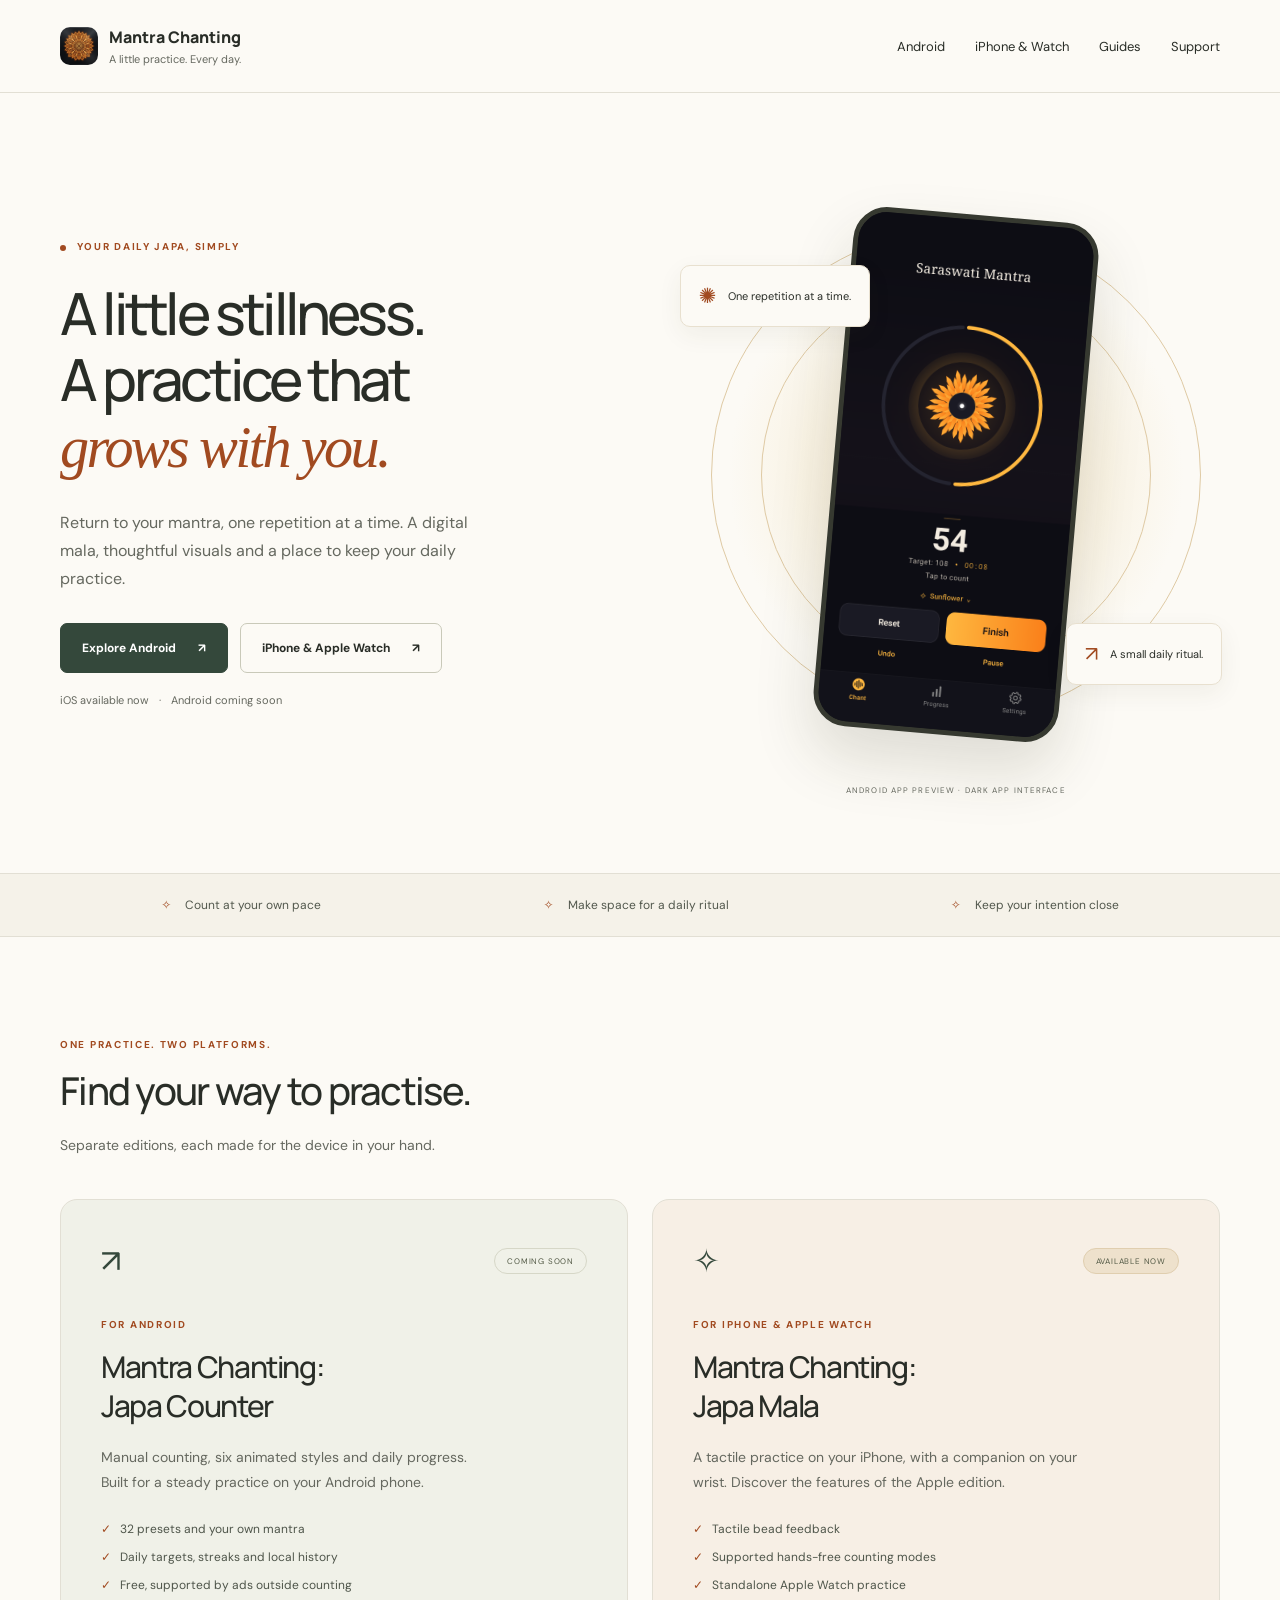
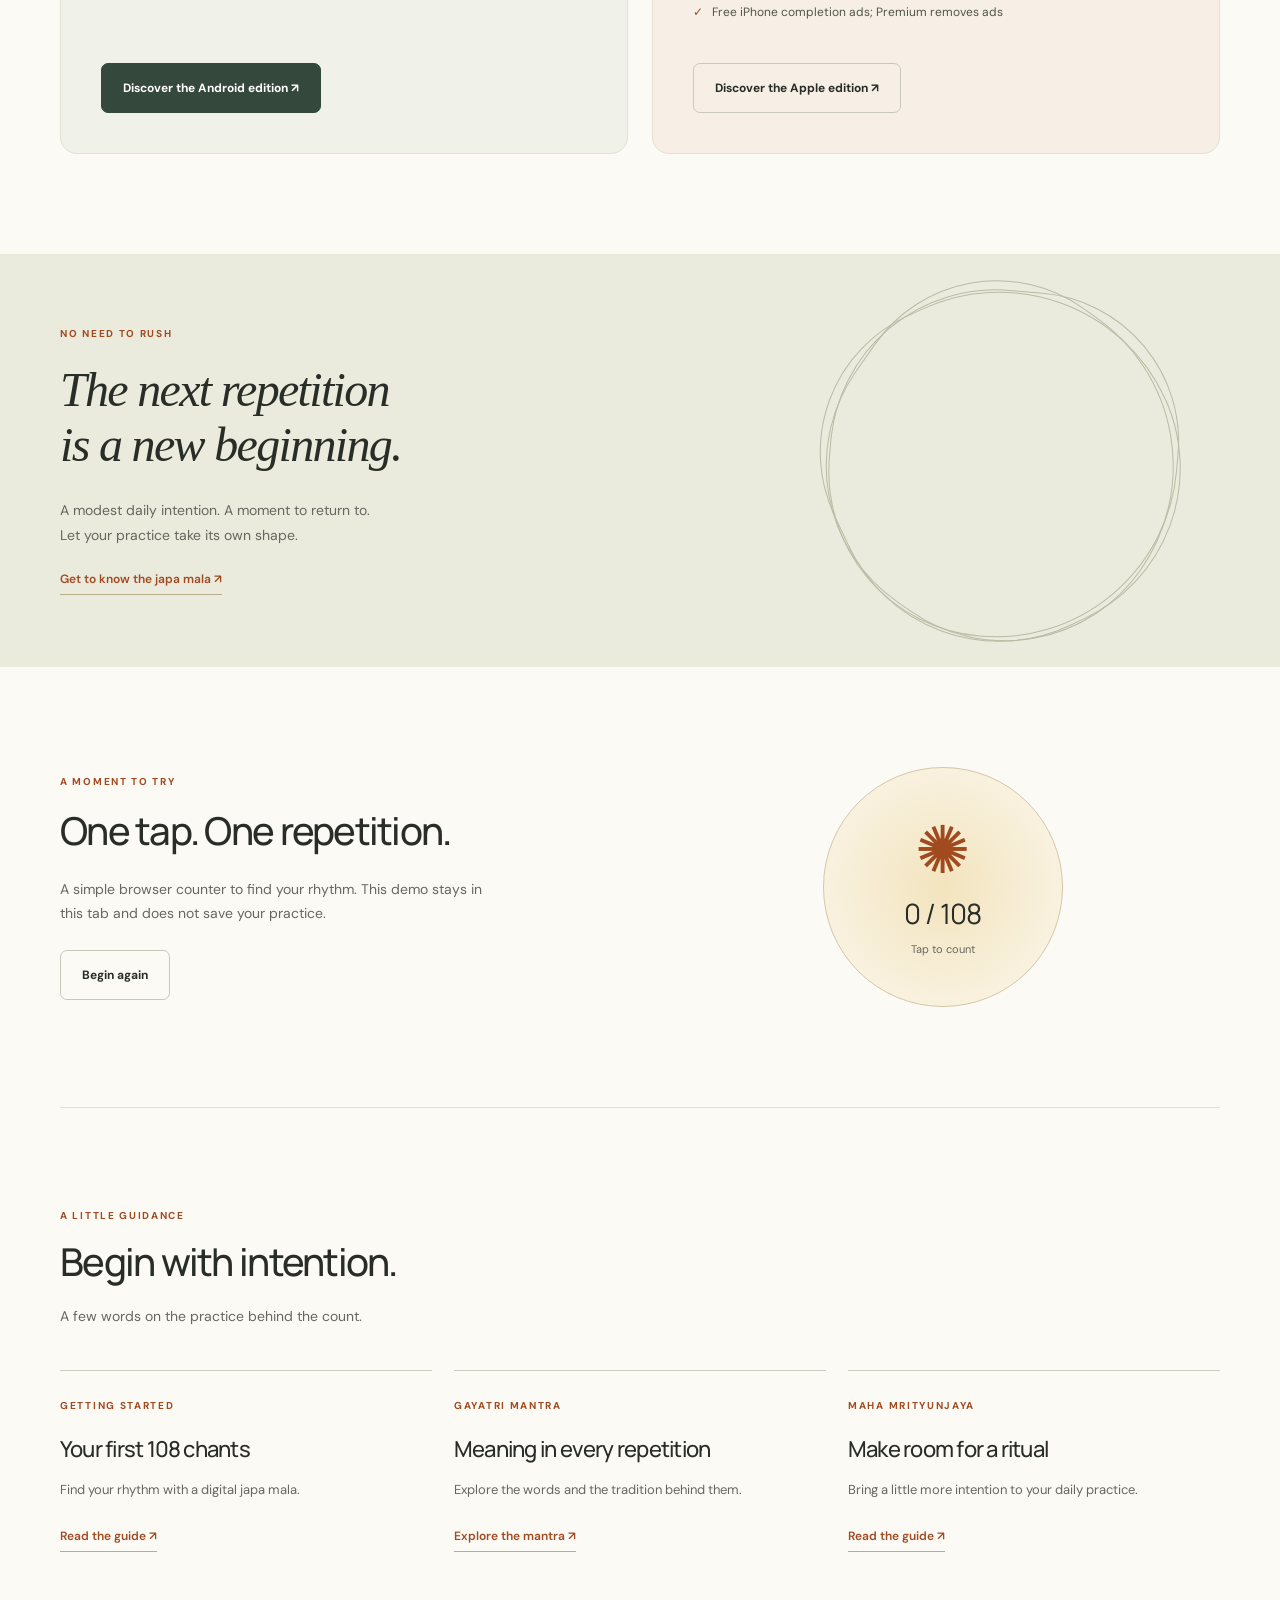
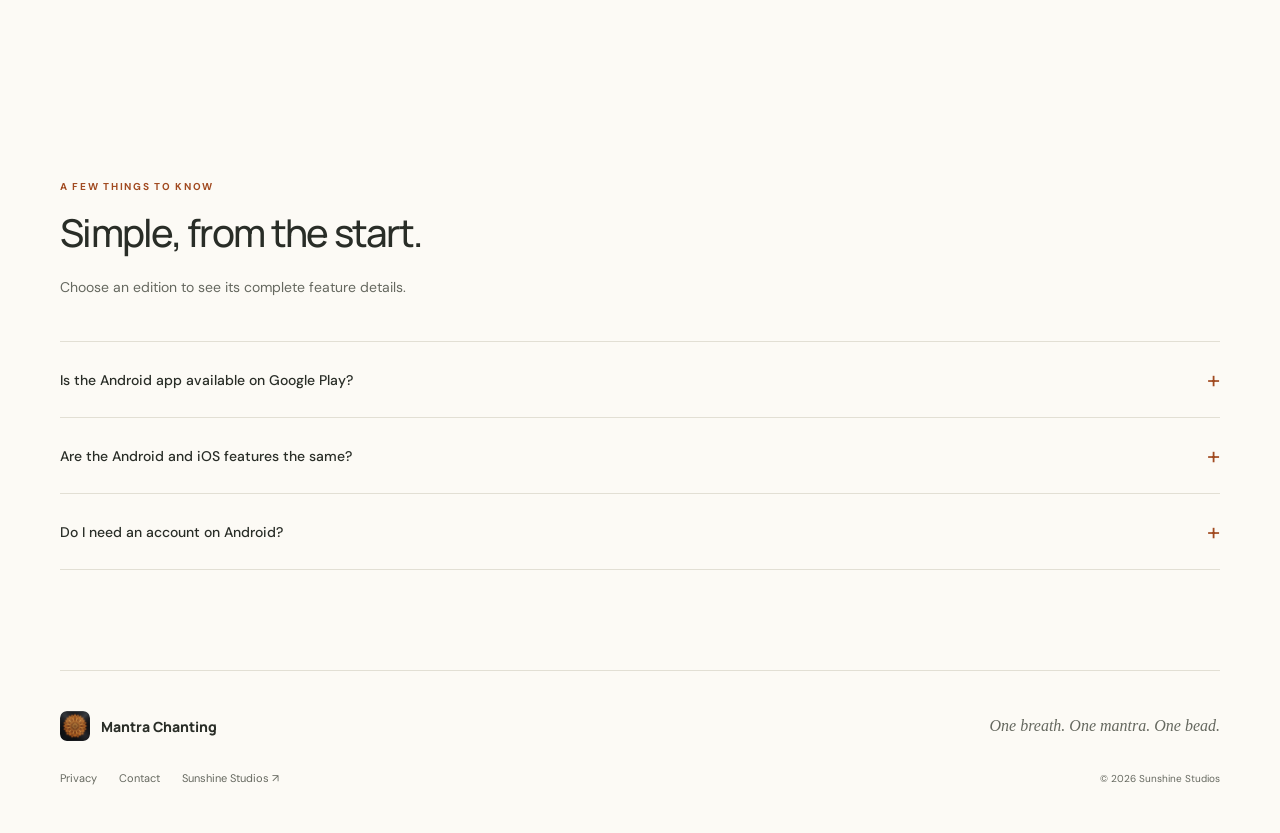
==== commit 77f9838a: "Redesign shared site in light mode with separate Android and iOS pages" ====
--- a/index.html
+++ b/index.html
@@ -1,323 +1 @@
-<!DOCTYPE html>
-
-<html lang="en">
-<head>
-<meta content="themansigoel@gmail.com" name="author"/>
-<meta charset="utf-8"/>
-<meta content="width=device-width, initial-scale=1.0" name="viewport"/>
-<meta content="app-id=6791468380" name="apple-itunes-app"/>
-<meta content="b6d16b6ae4ff59e33f4691bc04bf511b" name="p:domain_verify"/>
-<!-- Search Engine Optimization (SEO) -->
-<title>Mantra Chanting — iPhone &amp; Apple Watch | Android Coming Soon</title>
-<meta content="Prevent losing track during meditation. Mantra Chanting: Japa Mala is a native, premium Apple Watch and iPhone digital prayer counter with bead-slide haptic feedback." name="description"/>
-<link href="https://themansigoel.github.io/mantra-chanting-web/" rel="canonical"/>
-<!-- Multi-locale Indexing Tags (GEO/SEO) -->
-<link href="https://themansigoel.github.io/mantra-chanting-web/" hreflang="x-default" rel="alternate"/>
-<link href="https://themansigoel.github.io/mantra-chanting-web/" hreflang="en" rel="alternate"/>
-<link href="https://themansigoel.github.io/mantra-chanting-web/hi/" hreflang="hi" rel="alternate"/>
-<link href="https://themansigoel.github.io/mantra-chanting-web/es/" hreflang="es" rel="alternate"/>
-<link href="https://themansigoel.github.io/mantra-chanting-web/pt/" hreflang="pt" rel="alternate"/>
-<link href="https://themansigoel.github.io/mantra-chanting-web/ja/" hreflang="ja" rel="alternate"/>
-<!-- Open Graph / Facebook -->
-<meta content="website" property="og:type"/>
-<meta content="https://themansigoel.github.io/mantra-chanting-web/" property="og:url"/>
-<meta content="Mantra Chanting - Digital Japa Mala for iPhone &amp; Apple Watch" property="og:title"/>
-<meta content="Keep accurate counts of your spiritual practice on watchOS and iOS with bead-slide tactile haptics." property="og:description"/>
-<meta content="https://themansigoel.github.io/mantra-chanting-web/assets/app_icon.png" property="og:image"/>
-<!-- Twitter -->
-<meta content="summary_large_image" property="twitter:card"/>
-<meta content="https://themansigoel.github.io/mantra-chanting-web/" property="twitter:url"/>
-<meta content="Mantra Chanting: Japa Mala — Chant Counter &amp; Meditation App" property="twitter:title"/>
-<meta content="Keep accurate counts of your spiritual practice on watchOS and iOS with bead-slide tactile haptics." property="twitter:description"/>
-<meta content="https://themansigoel.github.io/mantra-chanting-web/assets/app_icon.png" property="twitter:image"/>
-<!-- Styles -->
-<link href="style.css" rel="stylesheet"/>
-<!-- Fonts -->
-<link href="https://fonts.googleapis.com" rel="preconnect"/>
-<link crossorigin="" href="https://fonts.gstatic.com" rel="preconnect"/>
-<link href="https://fonts.googleapis.com/css2?family=Playfair+Display:ital,wght@0,600;1,400&amp;family=Plus+Jakarta+Sans:wght@300;400;500;600;700;800&amp;display=swap" rel="stylesheet"/>
-<!-- JSON-LD Structured Data for SEO / GEO / AEO -->
-<script type="application/ld+json">{
-  "@context": "https://schema.org",
-  "@type": "SoftwareApplication",
-  "name": "Mantra Chanting: Japa Mala",
-  "operatingSystem": "iOS 16 or later, watchOS 9 or later",
-  "applicationCategory": "HealthApplication",
-  "softwareVersion": "1.5",
-  "dateModified": "2026-09-01",
-  "offers": {
-    "@type": "Offer",
-    "price": "0.00",
-    "priceCurrency": "USD"
-  },
-  "description": "Mantra Chanting is a native iOS & watchOS prayer bead simulator Japa Mala app with tactile bead-slide vibration support, multilingual hands-free speech recognition across 9 traditions, and standalone Apple Watch sync.",
-  "featureList": [
-    "Authentic Japa Mala Haptics: Replicates wood, crystal, metal, and soft bead sliding with custom haptic feedback",
-    "Multilingual Hands-Free Speech Engine: Phonetic recognition for Sanskrit, Hindi, Gurmukhi, Arabic, Hebrew & English",
-    "Sacred Glowing Mantra Focus Card: Radiant golden text and ambient sparkles for centered meditation",
-    "Standalone Apple Watch App: Count phone-free with accelerometer shake triggers",
-    "Liquid Zen Geometries: Breathe and focus with Mandala & Sunflower visuals",
-    "Platform-specific privacy information available in our privacy policy"
-  ],
-  "downloadUrl": "https://apps.apple.com/app/mantra-chanting-japa-mala/id6791468380",
-  "author": {
-    "@type": "Organization",
-    "name": "Sunshine Studios",
-    "email": "themansigoel@gmail.com",
-    "url": "https://themansigoel.github.io/"
-  }
-}</script>
-<script type="application/ld+json">{
-  "@context": "https://schema.org",
-  "@type": "FAQPage",
-  "mainEntity": [
-    {
-      "@type": "Question",
-      "name": "Does the app require active internet connection?",
-      "acceptedAnswer": {
-        "@type": "Answer",
-        "text": "Manual counting and local logs work offline. Sync needs a connection, and speech recognition availability depends on device, language and Apple speech services."
-      }
-    },
-    {
-      "@type": "Question",
-      "name": "How do I enable tactile feedback milestones?",
-      "acceptedAnswer": {
-        "@type": "Answer",
-        "text": "Tactile milestone alerts are active by default. You will receive a double haptic vibration on your wrist at every quarter interval of your target goal (such as 27, 54, and 81 clicks out of 108)."
-      }
-    }
-  ]
-}</script>
-<meta content="Mantra Chanting - Digital Japa Mala for iPhone &amp; Apple Watch" name="twitter:title"/><link href="site-polish.css?v=20261026" rel="stylesheet"/></head>
-<body><a class="studio-skip" href="#main-content">Skip to content</a>
-<!-- Header Navigation -->
-<header class="navbar">
-<div class="nav-container">
-<a class="logo-link" href="#">
-<img alt="Mantra Chanting Logo" height="1024" src="assets/app_icon.png" style="width: 32px; height: 32px; border-radius: 8px; border: 1px solid var(--border-color);" width="1024"/>
-<span class="nav-brand">Mantra Chanting</span>
-</a>
-<details class="studio-menu" open=""><summary>Menu</summary><nav class="nav-links">
-<a href="#features">Features</a>
-<a href="#watch">Apple Watch</a>
-<a href="#android">Android · Coming soon</a>
-<a href="#comparison">Compare</a>
-<a href="#updates">Updates</a>
-<a href="#faq">FAQ</a>
-<a href="guides/">Japa Guides</a>
-<a href="privacy.html">Privacy</a>
-<a href="contact.html">Support</a>
-<a class="btn btn-primary" href="https://apps.apple.com/app/mantra-chanting-japa-mala/id6791468380" rel="noopener" target="_blank">Download</a>
-</nav></details>
-</div>
-</header>
-<!-- Main Content -->
-<main id="main-content">
-<!-- Hero Section -->
-<section class="hero-section">
-<div class="hero-bg-glow"></div>
-<div class="container">
-<img alt="Mantra Chanting App Icon" decoding="async" height="1024" loading="eager" src="assets/app_icon.png" style="width: 96px; height: 96px; border-radius: 20px; border: 1px solid var(--border-color); margin-bottom: 24px; box-shadow: 0 8px 24px rgba(212, 175, 55, 0.15);" width="1024"/>
-<br/>
-<span class="badge">Available on iOS · Android coming soon</span>
-<h1 class="hero-title">Your digital japa mala. On iPhone and Apple Watch.</h1>
-<p class="hero-subtitle">The native iOS &amp; watchOS Japa Mala prayer bead simulator app with authentic tactile haptics, multilingual hands-free voice counting across 9 traditions, and standalone offline Apple Watch sync.</p>
-                <p class="hero-subtitle">Free iPhone sessions may show ads after completion. Premium removes ads throughout the app.</p>
-<div style="margin-bottom: 30px;">
-<span class="rating-badge">Available on the App Store</span>
-</div>
-<a class="download-badge studio-store-link" href="https://apps.apple.com/app/mantra-chanting-japa-mala/id6791468380" rel="noopener" target="_blank">View on the App Store →</a>
-</div>
-</section><section aria-labelledby="app-summary-title" class="studio-app-summary"><p class="studio-eyebrow">Keep your place in the practice.</p><h2 id="app-summary-title">A digital japa mala on phone and wrist</h2><p>Count repetitions with taps, tactile beads or supported hands-free modes. Practice with the standalone Apple Watch app.</p><dl><div><dt>Made for</dt><dd>iPhone and Apple Watch</dd></div><div><dt>Access</dt><dd>Optional in-app purchases. See the app for current plans and access.</dd></div></dl><div class="studio-summary-links"><a href="index.html#faq">Read common questions <span aria-hidden="true">→</span></a><a href="privacy.html">Privacy details</a><a href="https://themansigoel.github.io/">More from Sunshine Studios</a></div></section>
-<section aria-labelledby="android-title" class="studio-app-summary android-coming-soon" id="android">
-<p class="studio-eyebrow">ANDROID · COMING SOON</p>
-<h2 id="android-title">Your daily practice. A new home on Android.</h2>
-<p>A native Android edition of Mantra Chanting is in development, with a manual japa counter, six animated visual styles, Hindi and English, daily goals and practice history.</p>
-<dl><div><dt>Availability</dt><dd>Coming soon to Google Play. Not yet available for download; no release date announced.</dd></div><div><dt>Free, supported by ads</dt><dd>The Android edition will include ads outside active chanting: a Progress-screen banner and occasional ads after completed practices. No ads while you tap to count.</dd></div></dl>
-<p>Android features differ from iPhone and Apple Watch. Voice counting, Apple Watch support and iCloud sync are not part of the initial Android release.</p>
-<div class="studio-summary-links"><a href="privacy.html#android">Android privacy &amp; advertising</a><a href="contact.html">Questions? Contact us</a></div>
-</section>
-<!-- Features Section -->
-<section class="container" id="features">
-<h2 class="section-title">iPhone &amp; Apple Watch Features</h2>
-<p class="section-subtitle">Ditch the distractions. Keep perfect count of your spiritual repetitions without breaking focus.</p>
-<div class="feature-grid">
-<div class="feature-card">
-<svg class="feature-icon" fill="none" stroke="currentColor" viewbox="0 0 24 24">
-<circle cx="12" cy="12" r="9" stroke-width="2"></circle>
-<circle cx="12" cy="12" r="3" stroke-width="2"></circle>
-</svg>
-<h3>Haptic Bead Simulator</h3>
-<p>Screen Tap mode sends wood-like bead sliding tactile clicks to replicate physical prayer strings on your wrist or phone.</p>
-</div>
-<div class="feature-card">
-<svg class="feature-icon" fill="none" stroke="currentColor" viewbox="0 0 24 24">
-<path d="M19 11a7 7 0 01-7 7m0 0a7 7 0 01-7-7m7 7v4m0 0H8m4 0h4m-4-8a3 3 0 01-3-3V5a3 3 0 116 0v6a3 3 0 01-3 3z" stroke-linecap="round" stroke-linejoin="round" stroke-width="2"></path>
-</svg>
-<h3>Acoustic Chant Tracker</h3>
-<p>Includes Clap / Peak and speech recognition Mantra Focus modes to listen, verify, and increment counts hands-free on your iPhone.</p>
-</div>
-<div class="feature-card">
-<svg class="feature-icon" fill="none" stroke="currentColor" viewbox="0 0 24 24">
-<path d="M9 19v-6a2 2 0 00-2-2H5a2 2 0 00-2 2v6a2 2 0 002 2h2a2 2 0 002-2zm0 0V9a2 2 0 012-2h2a2 2 0 012 2v10m-6 0a2 2 0 002 2h2a2 2 0 002-2m0 0V5a2 2 0 012-2h2a2 2 0 012 2v14a2 2 0 01-2 2h-2a2 2 0 01-2-2z" stroke-linecap="round" stroke-linejoin="round" stroke-width="2"></path>
-</svg>
-<h3>Standalone Watch App</h3>
-<p>Offers phone-free count tracking via Wrist Motion (Shake) detection or automated pacing timers, syncing seamlessly back to your iPhone database.</p>
-</div>
-</div>
-</section>
-<!-- Media Preview Section -->
-<section class="container" id="preview-gallery" style="border-top: 1px solid rgba(255, 255, 255, 0.05); padding-top: 80px;">
-<h2 class="section-title">App Preview &amp; Screenshots</h2>
-<p class="section-subtitle">Take a visual tour of the premium interface, smooth transitions, and geometric meditation animations.</p>
-<!-- Video Players -->
-<div class="video-showcase" style="display: flex; gap: 30px; justify-content: center; margin-bottom: 60px; flex-wrap: wrap;">
-<div class="video-card" style="flex: 1; min-width: 280px; max-width: 320px; text-align: center; background: var(--surface-color); border: 1px solid var(--border-color); padding: 20px; border-radius: 20px;">
-<video controls="" height="auto" muted="" playsinline="" poster="assets/screenshots/01_feel_every_chant.png" preload="auto" style="border-radius: 12px; border: 2px solid var(--border-color); aspect-ratio: 886 / 1920; background: #000;" width="100%">
-<source src="assets/app_preview_draft.mp4" type="video/mp4"/>
-                        Your browser does not support the video tag.
-                    </video>
-<h4 style="margin-top: 12px; font-size: 1.1rem; color: var(--zen-gold-solid);">Main App Walkthrough</h4>
-<p style="font-size: 0.85rem; color: var(--text-secondary); margin-top: 6px;">Tour all tabs, custom deity settings, and tracking modes.</p>
-</div>
-<div class="video-card" style="flex: 1; min-width: 280px; max-width: 320px; text-align: center; background: var(--surface-color); border: 1px solid var(--border-color); padding: 20px; border-radius: 20px;">
-<video controls="" height="auto" muted="" playsinline="" poster="assets/screenshots/03_sacred_geometry_art.png" preload="auto" style="border-radius: 12px; border: 2px solid var(--border-color); aspect-ratio: 886 / 1920; background: #000;" width="100%">
-<source src="assets/app_preview_animation.mp4" type="video/mp4"/>
-                        Your browser does not support the video tag.
-                    </video>
-<h4 style="margin-top: 12px; font-size: 1.1rem; color: var(--zen-gold-solid);">Sacred Geometry Visualizer</h4>
-<p style="font-size: 0.85rem; color: var(--text-secondary); margin-top: 6px;">Watch the expanding gold mandalas and ripple visualizers.</p>
-</div>
-</div>
-<!-- Screenshots Scroll -->
-<div class="screenshot-gallery-wrapper" style="overflow-x: auto; padding-bottom: 20px; margin-top: 40px; scrollbar-width: thin; scrollbar-color: var(--border-color) transparent;">
-<div class="screenshot-track" style="display: flex; gap: 20px; width: max-content; padding: 0 10px;">
-<div class="screenshot-item" style="width: 260px;">
-<img alt="Feel Every Chant Screen" decoding="async" height="2778" loading="lazy" src="assets/screenshots/01_feel_every_chant.png" style="width: 100%; border-radius: 16px; border: 1px solid var(--border-color);" width="1284"/>
-</div>
-<div class="screenshot-item" style="width: 260px;">
-<img alt="Apple Watch App Screen" decoding="async" height="2778" loading="lazy" src="assets/screenshots/02_watch_companion.png" style="width: 100%; border-radius: 16px; border: 1px solid var(--border-color);" width="1284"/>
-</div>
-<div class="screenshot-item" style="width: 260px;">
-<img alt="Sacred Geometry Art Screen" decoding="async" height="2778" loading="lazy" src="assets/screenshots/03_sacred_geometry_art.png" style="width: 100%; border-radius: 16px; border: 1px solid var(--border-color);" width="1284"/>
-</div>
-<div class="screenshot-item" style="width: 260px;">
-<img alt="Custom Mantras Screen" decoding="async" height="2778" loading="lazy" src="assets/screenshots/04_custom_mantras.png" style="width: 100%; border-radius: 16px; border: 1px solid var(--border-color);" width="1284"/>
-</div>
-<div class="screenshot-item" style="width: 260px;">
-<img alt="Daily Progress Logs Screen" decoding="async" height="2778" loading="lazy" src="assets/screenshots/05_daily_progress_logs.png" style="width: 100%; border-radius: 16px; border: 1px solid var(--border-color);" width="1284"/>
-</div>
-<div class="screenshot-item" style="width: 260px;">
-<img alt="Sound &amp; Vocal Counting Screen" decoding="async" height="2778" loading="lazy" src="assets/screenshots/06_sound_vocal_counting.png" style="width: 100%; border-radius: 16px; border: 1px solid var(--border-color);" width="1284"/>
-</div>
-<div class="screenshot-item" style="width: 260px;">
-<img alt="Progress Insights Screen" decoding="async" height="2778" loading="lazy" src="assets/screenshots/08_progress_insights.png" style="width: 100%; border-radius: 16px; border: 1px solid var(--border-color);" width="1284"/>
-</div>
-</div>
-</div>
-</section>
-<!-- Apple Watch App Section -->
-<section class="container" id="watch" style="border-top: 1px solid rgba(255, 255, 255, 0.05); padding-top: 80px;">
-<h2 class="section-title">Standalone watchOS Companion</h2>
-<p class="section-subtitle">Leave your iPhone behind. Practice Zen meditation or Hindu Japa Sadhana with full independence right from your wrist.</p>
-<div class="feature-grid">
-<div class="feature-card">
-<svg class="feature-icon" fill="none" stroke="currentColor" viewbox="0 0 24 24">
-<path d="M12 11c0 3.517-1.009 6.799-2.753 9.571m-3.44-2.04l.054-.09A13.916 13.916 0 008 11a4 4 0 118 0c0 1.017-.07 2.019-.203 3m-2.118 6.844A21.88 21.88 0 0015.171 17m3.839 1.132c.645-2.266.99-4.659.99-7.132A8 8 0 008 4.07M3 15.364c.64-1.319 1-2.8 1-4.364 0-1.457.39-2.823 1.07-4" stroke-linecap="round" stroke-linejoin="round" stroke-width="2"></path>
-</svg>
-<h3>Shake-to-Count</h3>
-<p>Uses the high-precision Apple Watch accelerometer to register counts automatically in response to your natural hand mudras and physical movements.</p>
-</div>
-<div class="feature-card">
-<svg class="feature-icon" fill="none" stroke="currentColor" viewbox="0 0 24 24">
-<path d="M12 8v4l3 3m6-3a9 9 0 11-18 0 9 9 0 0118 0z" stroke-linecap="round" stroke-linejoin="round" stroke-width="2"></path>
-</svg>
-<h3>Auto-Counter Pacing</h3>
-<p>Features configurable pacing intervals that auto-accumulate counts at customized rates. Perfect for structured breathing meditation sessions.</p>
-</div>
-<div class="feature-card">
-<svg class="feature-icon" fill="none" stroke="currentColor" viewbox="0 0 24 24">
-<path d="M8 7h12m0 0l-4-4m4 4l-4 4m0 6H4m0 0l4 4m-4-4l4-4" stroke-linecap="round" stroke-linejoin="round" stroke-width="2"></path>
-</svg>
-<h3>Double-Fallback Sync</h3>
-<p>Counts sync automatically in real-time. If the counterpart app is out of range, updates queue into context storage, syncing the moment devices reconnect.</p>
-</div>
-</div>
-</section>
-<section class="container" id="comparison"><div class="studio-release"><h2>Choose the way you count on iOS</h2><p>Use screen taps for deliberate repetitions, supported acoustic modes for hands-free counting, or the standalone Watch app for phone-free practice. Availability of speech recognition depends on device, language and permissions.</p><p>Practice logs are stored locally or synced through supported Apple services. The app also uses Firebase Analytics for usage events; see the <a href="privacy.html">privacy policy</a> for details.</p></div></section>
-<!-- Version History / Updates Section -->
-<section class="container" id="updates" style="margin-top: 60px;"><div class="studio-release"><h2>App availability</h2><p>Current App Store version: <strong>1.5</strong>. See the App Store listing for the latest release notes, device compatibility and local availability.</p><a href="https://apps.apple.com/app/id6791468380">View current App Store details →</a></div></section>
-<!-- FAQ Section -->
-<section class="container" id="faq">
-<h2 class="section-title">Frequently Asked Questions</h2>
-<div class="faq-list">
-<div class="faq-item">
-<h3>Does the app require active internet connection?</h3>
-<p>Manual counting and local logs work offline. Sync needs a connection, and speech recognition availability depends on device, language and Apple speech services.</p>
-</div>
-<div class="faq-item">
-<h3>How do I enable tactile feedback milestones?</h3>
-<p>Tactile milestone alerts are active by default. You will receive a double haptic vibration on your wrist at every quarter interval of your target goal (such as 27, 54, and 81 clicks out of 108).</p>
-</div>
-</div>
-</section>
-<!-- Interactive Web Japa Mala Micro-Demo -->
-<section id="interactive-demo" class="counter-demo" style="max-width: 800px; margin: 40px auto; padding: 30px 20px; background: rgba(30, 27, 75, 0.6); border: 1px solid #6366f1; border-radius: 20px; text-align: center; font-family: -apple-system, BlinkMacSystemFont, sans-serif;">
-<h2 style="color: #f59e0b; margin-top: 0; font-size: 1.8rem;">📿 Try the Digital Japa Counter Online</h2>
-<p style="color: #cbd5e1; margin-bottom: 20px;">Tap the sacred bead below to count your focus mantra. Experience the serene rhythm before downloading.</p>
-<button type="button" aria-label="Count one chant" id="mala-bead" onclick="countBead()" style="border: 0; font: inherit; width: 140px; height: 140px; margin: 0 auto; background: radial-gradient(circle, #f59e0b, #b45309); border-radius: 50%; box-shadow: 0 0 30px rgba(245, 158, 11, 0.4); display: flex; flex-direction: column; align-items: center; justify-content: center; cursor: pointer; user-select: none; transition: transform 0.1s;">
-<span id="bead-count" style="font-size: 2.5rem; font-weight: 800; color: #17120a;">0</span>
-<span style="font-size: 0.75rem; color: #241a08; letter-spacing: 1px;">/ 108 BEADS</span>
-</button>
-<div role="status" aria-live="polite" id="mala-milestone" style="margin-top: 15px; font-weight: 600; color: #a7f3d0; min-height: 24px;">Tap to begin your practice</div>
-<div style="margin-top: 25px; padding-top: 20px; border-top: 1px solid rgba(255,255,255,0.1); display: flex; justify-content: center; align-items: center; gap: 20px; flex-wrap: wrap;">
-<div style="text-align: left;">
-<div style="font-size: 0.9rem; color: #94a3b8;">Want authentic wooden bead haptics &amp; standalone Apple Watch sync?</div>
-<div style="font-weight: 700; color: #fff;">Get Mantra Chanting Free on the App Store</div>
-</div>
-<a href="https://apps.apple.com/app/mantra-chanting-japa-mala/id6791468380" style="background: #f59e0b; color: #000; padding: 12px 24px; border-radius: 25px; font-weight: 700; text-decoration: none;">Download App 📲</a>
-</div>
-</section>
-<script>
-    let currentBeadCount = 0;
-    function countBead() {
-        currentBeadCount++;
-        document.getElementById('bead-count').innerText = currentBeadCount;
-        const bead = document.getElementById('mala-bead');
-        bead.style.transform = 'scale(0.92)';
-        setTimeout(() => { bead.style.transform = 'scale(1)'; }, 100);
-        
-        const milestone = document.getElementById('mala-milestone');
-        if (currentBeadCount === 27) milestone.innerText = "✨ 1/4 Mala Completed (27 Beads)!";
-        else if (currentBeadCount === 54) milestone.innerText = "🌟 Half Mala Completed (54 Beads)!";
-        else if (currentBeadCount === 81) milestone.innerText = "💫 3/4 Mala Completed (81 Beads)!";
-        else if (currentBeadCount >= 108) {
-            milestone.innerText = "🎉 Full 108 Japa Mala Completed! Om Shanti.";
-            currentBeadCount = 0;
-        } else {
-            milestone.innerText = "Keep chanting... (" + (108 - currentBeadCount) + " beads remaining)";
-        }
-    }
-    </script>
-<section aria-labelledby="japa-guides-title" class="practice-guides" id="guides">
-<div class="guides-heading"><div><p class="studio-eyebrow">A LITTLE GUIDANCE</p><h2 id="japa-guides-title">Make space for a daily practice.</h2></div><a class="guides-browse" href="guides/">Explore all guides <span aria-hidden="true">↗</span></a></div>
-<p class="guides-intro">Begin with the beads. Get to know the words. Find a rhythm that feels like yours.</p>
-<div class="practice-guide-grid">
-<a class="practice-guide" href="guides/how-to-use-japa-mala-counter.html"><span class="guide-category">01 · GETTING STARTED</span><h3>Your first 108 chants</h3><p>A simple guide to the mala, the counting method and beginning again.</p><span class="guide-action">Learn the practice <span aria-hidden="true">↗</span></span></a>
-<a class="practice-guide" href="guides/gayatri-mantra-108-times.html"><span class="guide-category">02 · GAYATRI MANTRA</span><h3>Understand each repetition</h3><p>Explore the words, meaning and tradition behind 108 repetitions.</p><span class="guide-action">Read the guide <span aria-hidden="true">↗</span></span></a>
-<a class="practice-guide" href="guides/maha-mrityunjaya-mantra-benefits.html"><span class="guide-category">03 · MAHA MRITYUNJAYA</span><h3>Bring intention to your words</h3><p>Get familiar with the mantra and make room for a steady daily ritual.</p><span class="guide-action">Explore the mantra <span aria-hidden="true">↗</span></span></a>
-</div></section>
-</main>
-<!-- Footer -->
-<footer>
-<div class="container">
-<p>© 2026 Mansi Agarwal. All rights reserved. Japa Mala and Mantra Chanting are trademarks of Mansi Agarwal.</p>
-<div class="footer-links">
-<a href="privacy.html">Privacy Policy</a>
-<a href="contact.html">Support</a>
-</div>
-</div>
-</footer>
-<script defer="" src="site-polish.js"></script></body>
-</html>
+<!doctype html><html lang="en"><head><meta charset="utf-8"><meta name="viewport" content="width=device-width, initial-scale=1"><meta name="color-scheme" content="light"><title>Mantra Chanting — A daily practice, on Android & iOS</title><meta name="description" content="A digital japa mala for your daily practice. Explore the upcoming Android Japa Counter and the available iPhone and Apple Watch edition."><meta name="author" content="themansigoel@gmail.com"><meta name="p:domain_verify" content="b6d16b6ae4ff59e33f4691bc04bf511b"><link rel="canonical" href="https://themansigoel.github.io/mantra-chanting-web/"><meta property="og:type" content="website"><meta property="og:title" content="Mantra Chanting — A daily practice, on Android & iOS"><meta property="og:description" content="A digital japa mala for your daily practice. Explore the upcoming Android Japa Counter and the available iPhone and Apple Watch edition."><meta property="og:url" content="https://themansigoel.github.io/mantra-chanting-web/"><meta property="og:image" content="https://themansigoel.github.io/mantra-chanting-web/assets/app_icon.png"><meta name="twitter:card" content="summary"><link rel="icon" href="assets/app_icon.png"><link rel="stylesheet" href="light.css?v=20261028"><link rel="preconnect" href="https://fonts.googleapis.com"><link rel="preconnect" href="https://fonts.gstatic.com" crossorigin><link href="https://fonts.googleapis.com/css2?family=DM+Sans:wght@400;500;600;700&amp;family=Manrope:wght@400;500;600;700;800&amp;display=swap" rel="stylesheet"><script type="application/ld+json">{"@context": "https://schema.org", "@type": "WebSite", "name": "Mantra Chanting", "url": "https://themansigoel.github.io/mantra-chanting-web/", "description": "Platform-specific information for Mantra Chanting on Android and iOS."}</script></head><body><a class="skip" href="#main-content">Skip to content</a><header class="header"><div class="wrap nav"><a class="brand" href="index.html"><img src="assets/app_icon.png" alt="" width="38" height="38"><span>Mantra Chanting<span class="brand-note">A little practice. Every day.</span></span></a><nav aria-label="Main navigation"><a href="android/">Android</a><a href="ios/">iPhone & Watch</a><a href="guides/">Guides</a><a href="contact.html">Support</a></nav></div></header><main id="main-content"><section class="wrap hero" id="preview-gallery"><div class="hero-copy"><p class="eyebrow"><span class="dot"></span> YOUR DAILY JAPA, SIMPLY</p><h1>A little stillness.<br>A practice that<br><em>grows with you.</em></h1><p class="lede">Return to your mantra, one repetition at a time. A digital mala, thoughtful visuals and a place to keep your daily practice.</p><div class="actions"><a class="button primary" href="android/">Explore Android <span>↗</span></a><a class="button secondary" href="ios/">iPhone & Apple Watch <span>↗</span></a></div><p class="quiet">iOS available now <span>·</span> Android coming soon</p></div><div class="hero-art"><div class="orbit orbit-one"></div><div class="orbit orbit-two"></div><span class="floating-note note-top"><span class="note-icon">✺</span> One repetition at a time.</span><div class="phone"><img class="" src="assets/android/01-practice.png" alt="Actual Android practice screen showing the Sunflower visual at 54 of 108 repetitions" loading="eager" decoding="async" width="1080" height="2340"></div><span class="floating-note note-bottom"><span class="note-icon">↗</span> A small daily ritual.</span><span class="image-label">ANDROID APP PREVIEW · DARK APP INTERFACE</span></div></section><section class="principles" id="updates"><div class="wrap"><span>Count at your own pace</span><span>Make space for a daily ritual</span><span>Keep your intention close</span></div></section><section class="wrap section" id="platforms"><span id="features"></span><span id="comparison"></span><div class="section-head"><p class="eyebrow">ONE PRACTICE. TWO PLATFORMS.</p><h2>Find your way to practise.</h2><p>Separate editions, each made for the device in your hand.</p></div><div class="platform-grid"><article class="platform android" id="android"><div class="platform-heading"><span class="platform-icon" aria-hidden="true">↗</span><span class="status">COMING SOON</span></div><p class="eyebrow">FOR ANDROID</p><h3>Mantra Chanting:<br>Japa Counter</h3><p>Manual counting, six animated styles and daily progress. Built for a steady practice on your Android phone.</p><ul><li>32 presets and your own mantra</li><li>Daily targets, streaks and local history</li><li>Free, supported by ads outside counting</li></ul><a class="button primary" href="android/">Discover the Android edition ↗</a></article><article class="platform ios" id="watch"><div class="platform-heading"><span class="platform-icon" aria-hidden="true">✧</span><span class="status available">AVAILABLE NOW</span></div><p class="eyebrow">FOR IPHONE & APPLE WATCH</p><h3>Mantra Chanting:<br>Japa Mala</h3><p>A tactile practice on your iPhone, with a companion on your wrist. Discover the features of the Apple edition.</p><ul><li>Tactile bead feedback</li><li>Supported hands-free counting modes</li><li>Standalone Apple Watch practice</li><li>Free iPhone completion ads; Premium removes ads</li></ul><a class="button secondary" href="ios/">Discover the Apple edition ↗</a></article></div></section><section class="ritual"><div class="wrap ritual-inner"><p class="eyebrow">NO NEED TO RUSH</p><h2>The next repetition<br>is a new beginning.</h2><p>A modest daily intention. A moment to return to.<br>Let your practice take its own shape.</p><a class="text-link" href="guides/how-to-use-japa-mala-counter.html">Get to know the japa mala ↗</a></div><div class="petal-art" aria-hidden="true"></div></section><section class="wrap section demo" id="interactive-demo"><div><p class="eyebrow">A MOMENT TO TRY</p><h2>One tap. One repetition.</h2><p>A simple browser counter to find your rhythm. This demo stays in this tab and does not save your practice.</p><button type="button" class="button secondary" id="demo-reset">Begin again</button></div><button type="button" class="demo-count" id="demo-count" aria-label="Count one repetition"><span class="demo-flower" aria-hidden="true">✺</span><span id="demo-value" aria-live="polite" aria-atomic="true">0 / 108</span><span id="demo-hint">Tap to count</span></button></section><section class="wrap section" id="guides"><div class="section-head"><p class="eyebrow">A LITTLE GUIDANCE</p><h2>Begin with intention.</h2><p>A few words on the practice behind the count.</p></div><div class="guide-grid"><a href="guides/how-to-use-japa-mala-counter.html"><span class="eyebrow">GETTING STARTED</span><h3>Your first 108 chants</h3><p>Find your rhythm with a digital japa mala.</p><span class="text-link">Read the guide ↗</span></a><a href="guides/gayatri-mantra-108-times.html"><span class="eyebrow">GAYATRI MANTRA</span><h3>Meaning in every repetition</h3><p>Explore the words and the tradition behind them.</p><span class="text-link">Explore the mantra ↗</span></a><a href="guides/maha-mrityunjaya-mantra-benefits.html"><span class="eyebrow">MAHA MRITYUNJAYA</span><h3>Make room for a ritual</h3><p>Bring a little more intention to your daily practice.</p><span class="text-link">Read the guide ↗</span></a></div></section><section class="wrap section" id="faq"><div class="section-head"><p class="eyebrow">A FEW THINGS TO KNOW</p><h2>Simple, from the start.</h2><p>Choose an edition to see its complete feature details.</p></div><div class="faq"><details><summary>Is the Android app available on Google Play?</summary><p>Not publicly yet. The Android edition is in testing. We will add the public Google Play link here when it launches.</p></details><details><summary>Are the Android and iOS features the same?</summary><p>Each edition has its own features. Android currently focuses on manual counting, six visual styles and local practice history. Apple Watch and speech features belong to the Apple edition.</p></details><details><summary>Do I need an account on Android?</summary><p>No account is required. Core counting and practice history work offline. Ads, remote notifications and analytics use internet services; see our platform-specific privacy information.</p></details></div></section></main><footer class="footer wrap"><a class="brand" href="index.html"><img src="assets/app_icon.png" alt="" width="32" height="32"><span>Mantra Chanting</span></a><p>One breath. One mantra. One bead.</p><div><a href="privacy.html">Privacy</a><a href="contact.html">Contact</a><a href="https://themansigoel.github.io/">Sunshine Studios ↗</a></div><small>© 2026 Sunshine Studios</small></footer><script src="light.js" defer></script></body></html>
--- a/light.css
+++ b/light.css
@@ -0,0 +1,4 @@
+:root{color-scheme:light;--paper:#fcfaf5;--ink:#292d27;--muted:#65685f;--accent:#a14a20;--line:#e2dfd4;--green:#34483b;--soft:#f1eee4;font-family:'DM Sans',system-ui,sans-serif;color:var(--ink);background:var(--paper)}*{box-sizing:border-box}html{scroll-behavior:smooth;scroll-padding-top:100px}body{margin:0}a{color:inherit;text-underline-offset:5px}button,a{-webkit-tap-highlight-color:transparent}a:focus-visible,button:focus-visible,summary:focus-visible{outline:3px solid #a14a20;outline-offset:5px}img{display:block;max-width:100%;height:auto}h1,h2,h3,p{margin:0}h1,h2,h3{font-family:'Manrope',system-ui,sans-serif}p{line-height:1.75}a,button,summary{touch-action:manipulation}.wrap{width:min(1160px,calc(100% - 64px));margin-inline:auto}.skip{position:absolute;top:-90px;left:20px;padding:14px;background:white;z-index:20}.skip:focus{top:12px}.header{background:rgba(252,250,245,.97);border-bottom:1px solid var(--line);position:sticky;top:0;z-index:10}.nav{display:flex;align-items:center;justify-content:space-between;min-height:92px;gap:24px}.brand{display:flex;align-items:center;gap:11px;text-decoration:none;font-family:'Manrope',sans-serif;font-size:16px;font-weight:800}.brand img{width:38px;height:38px;border-radius:10px}.brand-note{display:block;font:11px 'DM Sans',sans-serif;font-weight:400;color:var(--muted);margin-top:4px}.nav nav{display:flex;gap:30px;align-items:center}.nav nav a{font-size:13px;text-decoration:none;min-height:44px;display:flex;align-items:center}.nav nav a:hover,.nav nav a[aria-current]{color:var(--accent);text-decoration:underline}.hero{display:grid;grid-template-columns:1.12fr 1fr;align-items:center;gap:40px;min-height:780px;padding-block:64px 80px}.hero-copy{position:relative;z-index:1}.eyebrow{font-size:10px;letter-spacing:.17em;font-weight:700;color:var(--accent);line-height:1.6}.dot{display:inline-block;width:6px;height:6px;border-radius:50%;background:var(--accent);margin-right:7px;vertical-align:middle}h1{font-size:clamp(42px,4.55vw,66px);letter-spacing:-.065em;line-height:1.13;font-weight:500;margin-top:25px}h1 em{font-family:Georgia,serif;font-weight:400;color:var(--accent);letter-spacing:-.045em}.lede{color:var(--muted);font-size:16px;max-width:440px;margin-top:28px}.actions{display:flex;gap:12px;flex-wrap:wrap;margin-top:30px}.button{display:inline-flex;align-items:center;justify-content:center;gap:22px;min-height:50px;padding:14px 21px;border:1px solid var(--line);border-radius:7px;text-decoration:none;font-size:12px;font-weight:700;line-height:1.5;transition:background .2s,transform .2s}.button:hover{transform:translateY(-2px)}.primary{background:var(--green);border-color:var(--green);color:#fff}.primary:hover{background:#243b2d}.secondary{background:transparent;color:var(--ink);border-color:#c9c9b9}.secondary:hover{background:#eeeadd}.quiet{color:var(--muted);font-size:11px;margin-top:18px;line-height:1.8}.quiet span{padding:0 7px}.hero-art{position:relative;display:flex;align-items:center;justify-content:center;min-height:600px;isolation:isolate}.orbit{position:absolute;border:1px solid #dfcaa4;border-radius:50%;z-index:-1}.orbit-one{width:490px;height:490px;background:radial-gradient(circle,#f4e6c5 0,transparent 66%)}.orbit-two{width:390px;height:390px}.phone{width:246px;border:5px solid #363930;border-radius:34px;overflow:hidden;box-shadow:0 30px 60px #35341e26;transform:rotate(5deg);background:#101015}.phone img{width:100%;height:auto}.floating-note{position:absolute;z-index:2;background:var(--paper);border:1px solid #e8e0cf;box-shadow:0 8px 24px #413d2510;border-radius:10px;padding:16px 18px;font-size:11px;display:flex;gap:12px;align-items:center}.note-top{top:90px;left:-12px}.note-bottom{bottom:90px;right:-2px}.note-icon{font-size:21px;color:var(--accent)}.image-label{position:absolute;bottom:-20px;font-size:8px;letter-spacing:.14em;color:var(--muted)}.principles{border-block:1px solid var(--line);background:#f5f2e9}.principles .wrap{display:flex;justify-content:space-around;padding-block:23px;gap:20px}.principles span{font-size:12px;color:#52584d}.principles span:before{content:'✧';margin-right:14px;color:var(--accent)}.section{padding-block:100px}.section-head{max-width:640px;margin-bottom:42px}.section-head h2,h2{font-size:clamp(28px,3vw,40px);line-height:1.22;letter-spacing:-.045em;font-weight:500}.section-head h2{margin-top:15px}.section-head>p:last-child{font-size:14px;color:var(--muted);margin-top:18px}.platform-grid{display:grid;grid-template-columns:1fr 1fr;gap:24px}.platform{padding:40px;border:1px solid var(--line);border-radius:17px;display:flex;flex-direction:column;align-items:flex-start}.android{background:#f0f1e8}.ios{background:#f7efe5}.platform-heading{display:flex;align-items:center;justify-content:space-between;width:100%;margin-bottom:35px}.platform-icon{font-size:32px;color:var(--green)}.status{border:1px solid #d6d7c7;border-radius:30px;font-size:8px;letter-spacing:.1em;padding:7px 12px;color:#535a46}.available{background:#eee1cc;border-color:#e0ceaf}.platform h3{font-size:30px;letter-spacing:-.045em;line-height:1.3;font-weight:500;margin-top:14px}.platform>p:not(.eyebrow){font-size:14px;color:var(--muted);margin-top:20px;max-width:390px}.platform ul{padding:22px 0 26px;list-style:none;font-size:12px;color:#4e554a;line-height:2.3;margin:0 0 auto}.platform li:before{content:'✓';color:var(--accent);padding-right:9px}.platform .button{margin-top:10px}.ritual{background:#eaeadd;position:relative;overflow:hidden}.ritual-inner{padding-block:72px;position:relative;z-index:1}.ritual h2{font:italic 48px/1.16 Georgia,serif;letter-spacing:-.035em;margin-top:20px;max-width:560px}.ritual p:not(.eyebrow){font-size:14px;color:var(--muted);margin-top:25px}.text-link{display:inline-block;font-size:12px;font-weight:600;text-decoration:none;border-bottom:1px solid #baac8a;padding-bottom:7px;margin-top:24px;color:var(--accent)}.text-link:hover{border-color:var(--accent)}.petal-art{position:absolute;right:8%;top:35px;width:350px;height:350px;border:1px solid #babba4;border-radius:45% 55% 50% 50%;transform:rotate(-25deg)}.petal-art:before,.petal-art:after{content:'';position:absolute;inset:0;border:1px solid #babba4;border-radius:inherit;transform:rotate(60deg)}.petal-art:after{transform:rotate(120deg)}.guide-grid{display:grid;grid-template-columns:repeat(3,1fr);gap:22px}.guide-grid>a{border-top:1px solid #cfcbbd;text-decoration:none;padding:27px 0;display:flex;align-items:flex-start;flex-direction:column}.guide-grid h3{font-size:22px;line-height:1.4;letter-spacing:-.035em;font-weight:500;margin-top:20px}.guide-grid p{font-size:13px;color:var(--muted);margin-top:14px}.guide-grid .text-link{margin-top:auto;padding-top:26px}.faq{border-top:1px solid var(--line)}details{border-bottom:1px solid var(--line);padding:22px 0}summary{cursor:pointer;list-style:none;display:flex;justify-content:space-between;gap:20px;font-size:14px;font-weight:500;min-height:30px;align-items:center}summary::-webkit-details-marker{display:none}summary:after{content:'+';font-size:24px;font-weight:400;color:var(--accent)}details[open] summary:after{content:'−'}details p{font-size:14px;color:var(--muted);max-width:760px;padding-top:18px}.footer{border-top:1px solid var(--line);padding-block:40px;display:grid;grid-template-columns:1fr 1fr;align-items:center;gap:22px}.footer .brand{font-size:14px}.footer .brand img{width:30px;height:30px;border-radius:7px}.footer>p{font:italic 16px Georgia,serif;color:var(--muted);text-align:right}.footer>div{display:flex;flex-wrap:wrap;gap:22px}.footer>div a{font-size:11px;color:var(--muted);text-decoration:none;min-height:30px;display:inline-flex;align-items:center}.footer small{font-size:10px;color:var(--muted);text-align:right}.back{font-size:12px;display:inline-block;text-decoration:none;color:var(--muted);margin-bottom:32px}.edition-hero{padding-top:44px}.feature-grid{display:grid;grid-template-columns:repeat(3,1fr);gap:40px 30px}.feature{padding-top:20px;border-top:1px solid var(--line)}.feature-index{font-size:10px;color:var(--accent);letter-spacing:.1em}.feature h3{font-size:20px;font-weight:500;letter-spacing:-.03em;margin-top:18px}.feature p{font-size:13px;color:var(--muted);margin-top:14px}.soft-section{background:var(--soft);border-block:1px solid var(--line)}.screenshot-grid{display:grid;grid-template-columns:repeat(3,minmax(0,1fr));gap:48px}.screenshot-grid figure{margin:0;min-width:0}.screenshot-grid img{width:100%;border:1px solid #d2cbbb;border-radius:19px;box-shadow:0 12px 30px #2a271614}.screenshot-grid figcaption{font-size:11px;margin-top:23px;color:var(--muted)}.center{text-align:center;margin-top:38px}.notice-grid{display:grid;grid-template-columns:1fr 1fr;gap:72px}.notice-grid h2{margin-top:17px}.notice-grid p:not(.eyebrow){font-size:14px;color:var(--muted);margin-top:23px}.endcap{text-align:center;border:1px solid var(--line);border-radius:18px;background:#f3f1e7;padding:60px 24px;margin-bottom:90px}.endcap h2{margin-top:15px}.endcap p:not(.eyebrow){font-size:14px;color:var(--muted);margin:22px auto;max-width:600px}.endcap .button{margin-top:10px}.end-link{display:block;width:max-content;margin:24px auto 0}.ios-poster{width:265px;transform:rotate(4deg);border-radius:22px;overflow:hidden;box-shadow:0 30px 60px #35341e26}.ios-poster img{width:100%}@media(min-width:1450px){.hero{min-height:800px}}@media(max-width:1050px){.nav nav{gap:18px}.hero{gap:20px}.hero-art{min-height:530px}.orbit-one{width:380px;height:380px}.orbit-two{width:300px;height:300px}.phone{width:220px}.floating-note{font-size:10px;padding:13px}.note-top{left:-10px;top:80px}.note-bottom{right:-5px;bottom:70px}.platform{padding:30px}.screenshot-grid{gap:28px}.petal-art{right:-70px;opacity:.5}.hero .button{gap:12px;padding-inline:16px}}@media(max-width:740px){.wrap{width:calc(100% - 40px)}.nav{flex-direction:column;align-items:flex-start;gap:8px;padding-block:15px 6px;min-height:0}.brand-note{font-size:10px}.nav nav{width:100%;justify-content:space-between;gap:10px}.nav nav a{font-size:11px;min-height:38px}.hero{grid-template-columns:1fr;padding-block:44px 40px;gap:20px;min-height:0}.hero h1{font-size:clamp(42px,9.4vw,60px);letter-spacing:-.06em}.hero .lede{font-size:15px;max-width:440px}.actions{gap:10px}.button{font-size:11px;min-height:48px}.hero-art{min-height:590px;margin-top:5px}.phone{width:235px}.orbit-one{width:min(360px,98%);height:360px}.orbit-two{width:290px;height:290px}.note-top{top:65px;left:0}.note-bottom{bottom:90px;right:0}.image-label{bottom:0}.principles .wrap{flex-direction:column;gap:13px;padding-block:23px}.principles span{font-size:11px}.section{padding-block:60px}.section-head{margin-bottom:30px}.section-head h2{font-size:30px}.platform-grid,.guide-grid,.notice-grid{grid-template-columns:1fr;gap:22px}.platform{padding:28px}.platform h3{font-size:29px}.ritual-inner{padding-block:55px}.ritual h2{font-size:38px}.petal-art{right:-180px;top:55px;opacity:.3}.guide-grid>a{padding-block:25px}.guide-grid .text-link{padding-top:15px}.footer{grid-template-columns:1fr;gap:18px}.footer>p,.footer small{text-align:left}.footer>div{gap:22px}.feature-grid{grid-template-columns:1fr;gap:28px}.screenshot-grid{grid-template-columns:1fr;gap:34px;max-width:340px;margin:auto}.screenshot-grid img{max-height:640px;width:auto;margin:auto}.screenshot-grid figcaption{text-align:center}.notice-grid{gap:40px}.endcap{padding:44px 20px;margin-bottom:55px}.edition-hero .back{margin-bottom:24px}.ios-poster{width:250px}.ios-art{min-height:610px}}@media(prefers-reduced-motion:reduce){html{scroll-behavior:auto}*{transition:none!important}}
+.reading{max-width:800px;padding-block:60px 90px;overflow-wrap:break-word}.reading h1{font-size:clamp(34px,5vw,46px);letter-spacing:-.045em;margin:18px 0 28px;line-height:1.2}.reading h2{font-size:25px;margin:36px 0 16px}.reading h3{font-size:20px;margin:30px 0 15px}.reading p,.reading li{font-size:15px;color:var(--muted);line-height:1.85}.reading p{margin:17px 0}.reading a{color:var(--accent)}.reading li{margin:10px 0}.guide-card,.sticky-cta,.app-cta-banner{border:1px solid var(--line);background:#f4f1e7;padding:26px;border-radius:12px;margin:28px 0}.guide-card h2{margin-top:0}.btn-download,.app-cta-btn{display:inline-flex;padding:12px 18px;background:var(--green);color:white!important;border-radius:6px;text-decoration:none;font-size:13px;min-height:44px}.reading .back-link{display:inline-block;margin-bottom:12px}
+
+.demo{display:grid;grid-template-columns:1fr 1fr;gap:50px;align-items:center;border-bottom:1px solid var(--line)}.demo h2{margin-top:18px}.demo p:not(.eyebrow){font-size:14px;color:var(--muted);margin-top:22px;max-width:430px}.demo .button{margin-top:24px;cursor:pointer;font-family:inherit}.demo-count{margin:auto;display:flex;flex-direction:column;align-items:center;justify-content:center;width:240px;height:240px;border-radius:50%;border:1px solid #d7c5a6;background:radial-gradient(circle,#f3e4be,#fbf7ed);color:var(--ink);cursor:pointer;gap:10px;font-family:inherit}.demo-flower{font-size:66px;color:var(--accent);line-height:1}.demo-count #demo-value{font:28px 'Manrope',sans-serif;letter-spacing:-.04em}.demo-count #demo-hint{font-size:11px;color:var(--muted)}@media(max-width:740px){.demo{grid-template-columns:1fr;gap:32px}.demo-count{width:220px;height:220px}}
